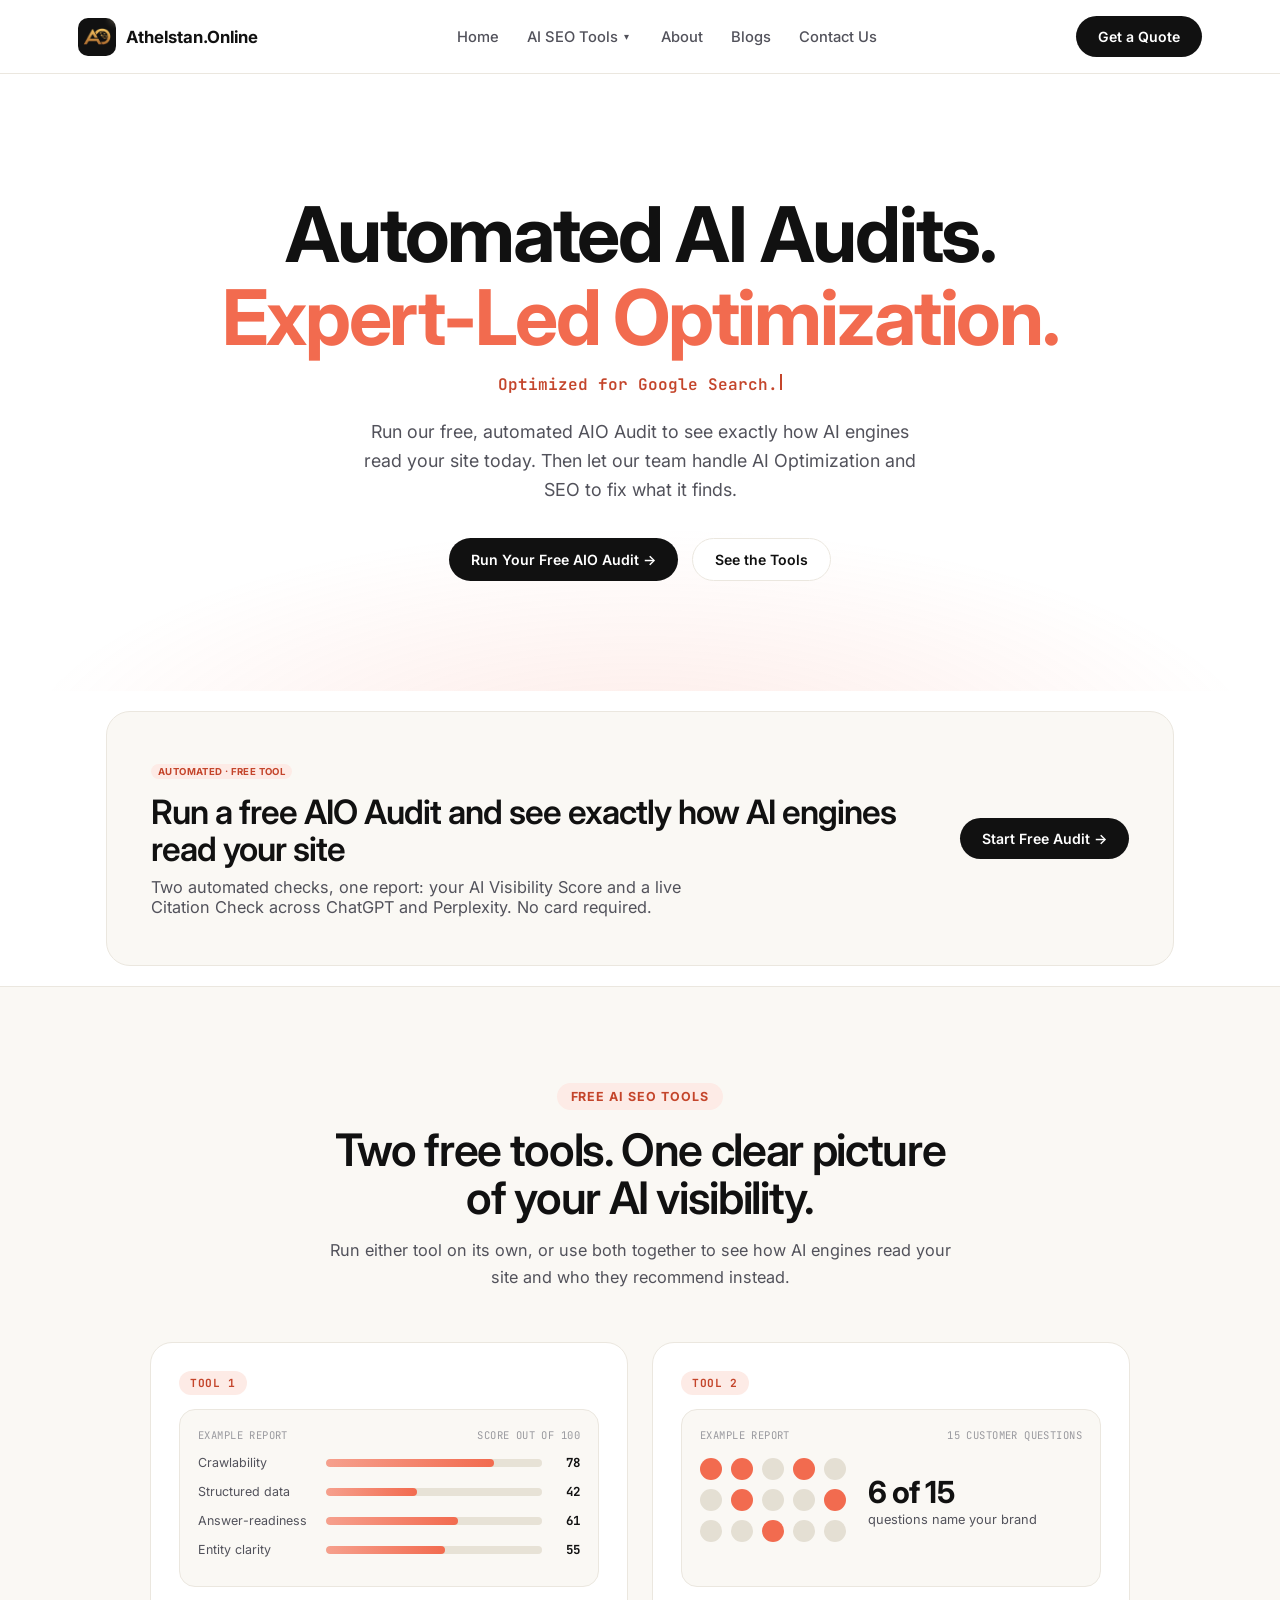
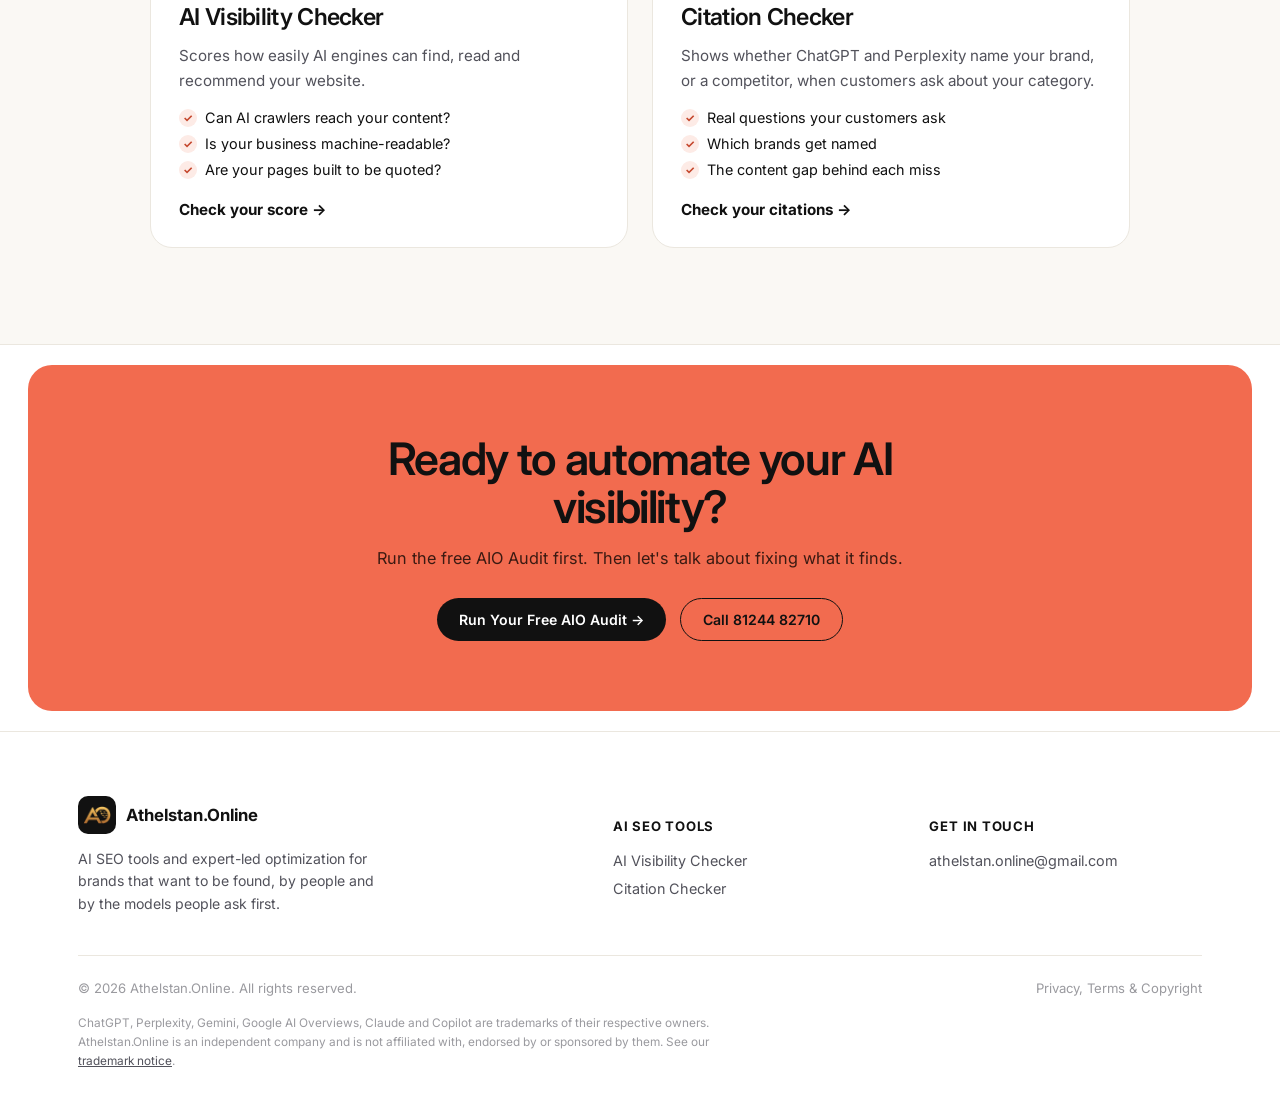
==== index.html @ 89855c8c "Add files via upload" ====
<!DOCTYPE html>
<html lang="en">
<head>
<meta charset="UTF-8">
<meta name="viewport" content="width=device-width, initial-scale=1.0, viewport-fit=cover">
<title>Athelstan.Online | AI Search &amp; SEO Optimization</title>
<meta name="description" content="Athelstan.Online runs a free, automated AIO Audit and delivers expert-led AI Optimization and SEO, built for the AI search era.">

<link rel="canonical" href="https://athelstan.online/">
<link rel="preconnect" href="https://fonts.googleapis.com">
<link rel="preconnect" href="https://fonts.gstatic.com" crossorigin>
<link href="https://fonts.googleapis.com/css2?family=Space+Grotesk:wght@400;500;600;700&family=Inter:wght@400;500;600;700&family=JetBrains+Mono:wght@400;500;700&display=swap" rel="stylesheet">

<link rel="icon" type="image/png" sizes="512x512" href="favicon-512.png">
<link rel="icon" type="image/png" sizes="192x192" href="favicon-192.png">
<link rel="icon" type="image/png" sizes="32x32" href="favicon-32.png">
<link rel="apple-touch-icon" href="favicon-192.png">

<link rel="stylesheet" href="styles.css">
</head>
<body>

<div id="scrollProgress"></div>
<div id="cursorGlow"></div>

<header>
  <div class="nav">
    <a href="/" class="brand" aria-label="Athelstan.Online home">
      <div class="brand-mark" style="position:relative;">
        <img src="logo.png" alt="Athelstan.Online logo">
        <span style="position:absolute;width:5px;height:5px;border-radius:50%;background:var(--yellow);box-shadow:0 0 8px 2px rgba(216,200,164,.8);top:-3px;right:-3px;animation:pulse-dot 2s infinite;z-index:2;"></span>
      </div>
      Athelstan.Online
    </a>
    <nav class="links" id="navLinks">
      <a href="/">Home</a>
      <div class="nav-dropdown">
        <a href="/aio-audit" class="nav-dropdown-label">AI SEO Tools</a>
        <button class="nav-dropdown-caret" aria-label="Toggle AI SEO Tools submenu" aria-expanded="false">▾</button>
        <div class="nav-dropdown-menu">
          <a href="/ai-visibility-score-checker">AI Visibility Checker</a>
          <a href="/citation-checker">Citation Checker</a>
        </div>
      </div>
      <a href="/about">About</a>
      <a href="/blog">Blogs</a>
      <a href="/contact">Contact Us</a>
    </nav>
    <div style="display:flex;align-items:center;gap:10px;">
      <a href="/contact" class="cta-btn nav-only">Get a Quote</a>
      <button class="menu-toggle" id="menuToggle" aria-label="Toggle menu"><span></span><span></span><span></span></button>
    </div>
  </div>
</header>

<section class="hero">
  <div class="blob blob-1"></div>
  <div class="blob blob-2"></div>
  <canvas id="network-canvas"></canvas>
  <div class="hero-inner">
    <h1>Automated AI Audits. <em>Expert-Led Optimization.</em></h1>
    <span class="tw-line" style="display:block;margin-top:14px;font-family:'JetBrains Mono',monospace;font-size:1rem;color:var(--yellow-deep);font-weight:600;min-height:1.4em;" data-typewriter="Optimized for Google Search.|Optimized for AI Overviews.|Optimized for ChatGPT.|Optimized for Perplexity.|Optimized for Gemini."></span>
    <p class="hero-sub">
      Run our free, automated AIO Audit to see exactly how AI engines read your site today. Then let our team handle AI Optimization and SEO to fix what it finds.
    </p>
    <div class="hero-actions">
      <a href="/aio-audit" class="cta-btn">Run Your Free AIO Audit →</a>
      <a href="#tools" class="cta-btn ghost">See the Tools</a>
    </div>
  </div>
</section>

<!-- ===================== FEATURED TOOL: AIO AUDIT ===================== -->
<section style="padding:20px 0;">
  <div class="wrap">
    <div class="cta-section feature-cta reveal">
      <div>
        <span class="nav-badge" style="background:var(--ink);color:var(--yellow);">AUTOMATED · FREE TOOL</span>
        <h2>Run a free AIO Audit and see exactly how AI engines read your site</h2>
        <p>Two automated checks, one report: your AI Visibility Score and a live Citation Check across ChatGPT and Perplexity. No card required.</p>
      </div>
      <a href="/aio-audit" class="cta-btn">Start Free Audit →</a>
    </div>
  </div>
</section>

<!-- ===================== THE TWO TOOLS ===================== -->
<section class="tools-section" id="tools">
  <div class="wrap">
    <div class="section-head reveal">
      <span class="section-tag">Free AI SEO Tools</span>
      <h2>Two free tools. One clear picture of your AI visibility.</h2>
      <p>Run either tool on its own, or use both together to see how AI engines read your site and who they recommend instead.</p>
    </div>

    <div class="tools-duo reveal-stagger">

      <a href="/ai-visibility-score-checker" class="tool-big">
        <span class="tool-badge">TOOL 1</span>
        <div class="tool-visual" aria-hidden="true">
          <div class="vis-head"><span>Example report</span><span>Score out of 100</span></div>
          <div class="mini-row"><span>Crawlability</span><div class="mini-track"><div class="mini-fill" style="width:78%"></div></div><b>78</b></div>
          <div class="mini-row"><span>Structured data</span><div class="mini-track"><div class="mini-fill" style="width:42%"></div></div><b>42</b></div>
          <div class="mini-row"><span>Answer-readiness</span><div class="mini-track"><div class="mini-fill" style="width:61%"></div></div><b>61</b></div>
          <div class="mini-row"><span>Entity clarity</span><div class="mini-track"><div class="mini-fill" style="width:55%"></div></div><b>55</b></div>
        </div>
        <h3>AI Visibility Checker</h3>
        <p>Scores how easily AI engines can find, read and recommend your website.</p>
        <ul class="tool-list">
          <li>Can AI crawlers reach your content?</li>
          <li>Is your business machine-readable?</li>
          <li>Are your pages built to be quoted?</li>
        </ul>
        <span class="tool-link">Check your score →</span>
      </a>

      <a href="/citation-checker" class="tool-big">
        <span class="tool-badge">TOOL 2</span>
        <div class="tool-visual" aria-hidden="true">
          <div class="vis-head"><span>Example report</span><span>15 customer questions</span></div>
          <div class="dots-wrap">
            <div class="dots">
              <i class="dot on"></i><i class="dot on"></i><i class="dot"></i><i class="dot on"></i><i class="dot"></i>
              <i class="dot"></i><i class="dot on"></i><i class="dot"></i><i class="dot"></i><i class="dot on"></i>
              <i class="dot"></i><i class="dot"></i><i class="dot on"></i><i class="dot"></i><i class="dot"></i>
            </div>
            <div class="dots-key"><b>6 of 15</b><span>questions name your brand</span></div>
          </div>
        </div>
        <h3>Citation Checker</h3>
        <p>Shows whether ChatGPT and Perplexity name your brand, or a competitor, when customers ask about your category.</p>
        <ul class="tool-list">
          <li>Real questions your customers ask</li>
          <li>Which brands get named</li>
          <li>The content gap behind each miss</li>
        </ul>
        <span class="tool-link">Check your citations →</span>
      </a>

    </div>
  </div>
</section>


<!-- ===================== CTA ===================== -->
<section style="padding:20px 0;">
  <div class="cta-section reveal" id="contact">
    <h2>Ready to automate your AI visibility?</h2>
    <p>Run the free AIO Audit first. Then let's talk about fixing what it finds.</p>
    <div class="hero-actions">
      <a href="/aio-audit" class="cta-btn">Run Your Free AIO Audit →</a>
      <a href="tel:+918124482710" class="cta-btn ghost">Call 81244 82710</a>
    </div>
  </div>
</section>

<footer>
  <div class="wrap">
    <div class="footer-grid">
      <div>
        <div class="brand" style="margin-bottom:14px;">
          <div class="brand-mark"><img src="logo.png" alt="Athelstan.Online logo"></div>
          Athelstan.Online
        </div>
        <p style="color:var(--ink-soft);font-size:.88rem;line-height:1.6;max-width:34ch;">
          AI SEO tools and expert-led optimization for brands that want to be found, by people and by the models people ask first.
        </p>
      </div>
      <div>
        <h5>AI SEO Tools</h5>
        <a href="/ai-visibility-score-checker">AI Visibility Checker</a>
        <a href="/citation-checker">Citation Checker</a>
      </div>
      <div>
        <h5>Get in Touch</h5>
        <a href="mailto:athelstan.online@gmail.com">athelstan.online@gmail.com</a>
      </div>
    </div>
    <div class="footer-bottom">
      <p>© 2026 Athelstan.Online. All rights reserved.</p>
      <p><a href="/legal">Privacy, Terms &amp; Copyright</a></p>
    </div>
    <p class="footer-legal">
      ChatGPT, Perplexity, Gemini, Google AI Overviews, Claude and Copilot are trademarks of their respective owners.
      Athelstan.Online is an independent company and is not affiliated with, endorsed by or sponsored by them.
      See our <a href="/legal#trademarks">trademark notice</a>.
    </p>
  </div>
</footer>

<script src="main.js"></script>
</body>
</html>
---- styles.css ----
/* =========================================================
   Athelstan.Online — Stylesheet
   Theme: Yellow (#ffc300) + White, high-motion, AI/search identity
   ========================================================= */

:root{
  --ink:#111114;
  --ink-soft:#33333a;
  --paper:#ffffff;
  --paper-warm:#fffdf6;
  --yellow:#ffc300;
  --yellow-deep:#e6ab00;
  --yellow-pale:#fff4cc;
  --yellow-line:#ffe38a;
  --charcoal:#141416;
  --charcoal-2:#1c1c20;
  --line:#ece7d6;
  --radius:18px;
  --maxw:1180px;
  --shadow-yellow: 0 18px 40px -18px rgba(255,195,0,.55);
  --ease-out: cubic-bezier(.16,.84,.44,1);
}

*{box-sizing:border-box;}
html{
  scroll-behavior:smooth;
  width:100%;
  overflow-x:hidden;
}
body{
  margin:0;
  width:100%;
  max-width:100vw;
  background:var(--paper);
  color:var(--ink);
  font-family:'Inter',system-ui,sans-serif;
  -webkit-font-smoothing:antialiased;
  overflow-x:hidden;
  position:relative;
  cursor:default;
}
img, svg, canvas{ max-width:100%; }
h1,h2,h3,h4{
  font-family:'Space Grotesk',sans-serif;
  margin:0;
  letter-spacing:-0.02em;
  line-height:1.05;
}
p{margin:0;}
a{color:inherit;text-decoration:none;}
.mono{font-family:'JetBrains Mono',monospace;}
.wrap{max-width:var(--maxw);margin:0 auto;padding:0 28px;}
::selection{background:var(--yellow);color:var(--ink);}

@media (prefers-reduced-motion: reduce){
  *{animation-duration:.001ms !important;animation-iteration-count:1 !important;transition-duration:.001ms !important;}
}

/* ---------- SCROLL PROGRESS BAR ---------- */
#scrollProgress{
  position:fixed;top:0;left:0;height:3px;width:0%;
  background:linear-gradient(90deg,var(--yellow-deep),var(--yellow));
  z-index:9999;transition:width .1s linear;
  box-shadow:0 0 12px rgba(255,195,0,.7);
}

/* ---------- CURSOR GLOW ---------- */
#cursorGlow{
  position:fixed;width:420px;height:420px;border-radius:50%;
  background:radial-gradient(circle, rgba(255,195,0,.16), transparent 68%);
  pointer-events:none;z-index:1;transform:translate(-50%,-50%);
  transition:opacity .3s ease;opacity:0;
  will-change:transform;
}

/* ---------- SCROLL REVEAL ---------- */
.reveal{opacity:0;transform:translateY(34px);transition:opacity .8s var(--ease-out), transform .8s var(--ease-out);}
.reveal.in{opacity:1;transform:translateY(0);}
.reveal-stagger > *{opacity:0;transform:translateY(26px);transition:opacity .7s var(--ease-out), transform .7s var(--ease-out);}
.reveal-stagger.in > *{opacity:1;transform:translateY(0);}
.reveal-stagger.in > *:nth-child(1){transition-delay:.02s;}
.reveal-stagger.in > *:nth-child(2){transition-delay:.10s;}
.reveal-stagger.in > *:nth-child(3){transition-delay:.18s;}
.reveal-stagger.in > *:nth-child(4){transition-delay:.26s;}
.reveal-stagger.in > *:nth-child(5){transition-delay:.34s;}
.reveal-stagger.in > *:nth-child(6){transition-delay:.42s;}
.reveal-stagger.in > *:nth-child(7){transition-delay:.50s;}
.reveal-stagger.in > *:nth-child(8){transition-delay:.58s;}
.reveal-stagger.in > *:nth-child(9){transition-delay:.66s;}
.reveal-stagger.in > *:nth-child(10){transition-delay:.74s;}

/* ---------- NAV ---------- */
header{
  position:sticky;top:0;z-index:100;
  background:rgba(255,255,255,.78);
  backdrop-filter:blur(16px) saturate(150%);
  border-bottom:1px solid var(--line);
  transition:box-shadow .3s ease;
}
header.scrolled{box-shadow:0 12px 30px -20px rgba(0,0,0,.25);}
.nav{
  display:flex;align-items:center;justify-content:space-between;
  padding:16px 28px;max-width:var(--maxw);margin:0 auto;
}
.brand{display:flex;align-items:center;gap:10px;font-weight:700;font-size:1.05rem;}
.brand-mark{
  width:38px;height:38px;border-radius:10px;
  background:var(--ink);
  display:flex;align-items:center;justify-content:center;
  padding:5px;
  box-shadow: var(--shadow-yellow);
  position:relative;overflow:hidden;
}
.brand-mark img{width:100%;height:100%;object-fit:contain;display:block;}
.brand-mark::after{
  content:'';position:absolute;inset:0;
  background:linear-gradient(115deg, transparent 30%, rgba(255,255,255,.35) 50%, transparent 70%);
  transform:translateX(-120%);
  animation:mark-shine 3.5s ease-in-out infinite;
  pointer-events:none;
}
@keyframes mark-shine{0%,60%{transform:translateX(-120%);}80%{transform:translateX(120%);}100%{transform:translateX(120%);}}
nav.links{display:flex;gap:30px;font-size:.92rem;font-weight:500;color:var(--ink-soft);align-items:center;}
nav.links a{position:relative;padding:4px 0;transition:color .2s;}
nav.links a:hover{color:var(--ink);}
nav.links a::after{
  content:'';position:absolute;left:0;bottom:-2px;width:0;height:2px;background:var(--yellow-deep);
  transition:width .25s ease;
}
nav.links a:hover::after{width:100%;}

/* ---------- Nav dropdown (AIO Audit) ---------- */
.nav-dropdown{position:relative;display:flex;align-items:center;gap:2px;}
.nav-dropdown-label{position:relative;padding:4px 0;transition:color .2s;}
.nav-dropdown-label:hover{color:var(--ink);}
.nav-dropdown-label::after{
  content:'';position:absolute;left:0;bottom:-2px;width:0;height:2px;background:var(--yellow-deep);
  transition:width .25s ease;
}
.nav-dropdown-label:hover::after{width:100%;}
.nav-dropdown-caret{
  background:none;border:none;cursor:pointer;font-size:.62rem;color:var(--ink-soft);
  padding:6px 4px;display:flex;align-items:center;transition:transform .25s ease, color .2s ease;
}
.nav-dropdown-caret:hover{color:var(--ink);}
.nav-dropdown:hover .nav-dropdown-caret,
.nav-dropdown.open .nav-dropdown-caret{transform:rotate(180deg);}
.nav-dropdown-menu{
  position:absolute;top:100%;left:0;margin-top:14px;
  background:#fff;border:1px solid var(--line);border-radius:14px;padding:8px;min-width:250px;
  box-shadow:0 26px 54px -20px rgba(0,0,0,.28);
  opacity:0;visibility:hidden;transform:translateY(6px);
  transition:opacity .25s ease, transform .25s ease, visibility .25s;
  z-index:60;
}
.nav-dropdown:hover .nav-dropdown-menu,
.nav-dropdown.open .nav-dropdown-menu{opacity:1;visibility:visible;transform:translateY(0);}
.nav-dropdown-menu a{
  display:flex;flex-direction:column;gap:2px;padding:10px 12px;border-radius:9px;
  font-size:.86rem;font-weight:600;color:var(--ink);transition:background .2s ease;
}
.nav-dropdown-menu a small{font-size:.74rem;font-weight:400;color:#9a9a9f;}
.nav-dropdown-menu a:hover{background:var(--yellow-pale);}
.nav-dropdown-menu a::after{display:none;}
.nav-badge{
  display:inline-block;background:var(--ink);color:var(--yellow);font-size:.6rem;font-weight:700;
  letter-spacing:.04em;padding:2px 7px;border-radius:999px;margin-left:7px;vertical-align:middle;
}
.cta-btn{
  background:var(--ink);color:#fff;padding:11px 20px;border-radius:999px;
  font-size:.88rem;font-weight:600;border:none;cursor:pointer;
  transition:transform .25s var(--ease-out), box-shadow .25s ease, background .25s ease;
  display:inline-flex;align-items:center;gap:8px;
  position:relative;overflow:hidden;
}
.cta-btn::before{
  content:'';position:absolute;inset:0;
  background:linear-gradient(115deg, transparent 30%, rgba(255,255,255,.35) 50%, transparent 70%);
  transform:translateX(-140%);transition:none;
}
.cta-btn:hover::before{animation:btn-shine .9s ease;}
@keyframes btn-shine{to{transform:translateX(140%);}}
.cta-btn:hover{background:var(--yellow-deep);color:var(--ink);transform:translateY(-3px) scale(1.02);box-shadow:var(--shadow-yellow);}
.cta-btn.ghost{background:transparent;color:var(--ink);border:1.5px solid var(--ink);}
.cta-btn.ghost:hover{background:var(--ink);color:#fff;box-shadow:none;}
.menu-toggle{display:none;background:none;border:none;cursor:pointer;padding:6px;}
.menu-toggle span{display:block;width:24px;height:2px;background:var(--ink);margin:5px 0;transition:.3s;}
.menu-toggle.active span:nth-child(1){transform:translateY(7px) rotate(45deg);}
.menu-toggle.active span:nth-child(2){opacity:0;}
.menu-toggle.active span:nth-child(3){transform:translateY(-7px) rotate(-45deg);}

/* ---------- HERO ---------- */
.hero{
  position:relative;
  padding:90px 28px 70px;
  overflow:hidden;
  background:
    radial-gradient(ellipse 900px 500px at 15% -10%, var(--yellow-pale) 0%, transparent 60%),
    radial-gradient(ellipse 700px 500px at 100% 10%, #fff9e0 0%, transparent 55%),
    var(--paper);
}
.blob{
  position:absolute;border-radius:50%;filter:blur(70px);opacity:.55;z-index:0;pointer-events:none;
}
.blob-1{width:360px;height:360px;background:radial-gradient(circle, var(--yellow), transparent 70%);top:-120px;right:-80px;animation:blob-float-1 14s ease-in-out infinite;}
.blob-2{width:280px;height:280px;background:radial-gradient(circle, #ffe38a, transparent 70%);bottom:-100px;left:-60px;animation:blob-float-2 17s ease-in-out infinite;}
@keyframes blob-float-1{0%,100%{transform:translate(0,0) scale(1);}50%{transform:translate(-50px,60px) scale(1.15);}}
@keyframes blob-float-2{0%,100%{transform:translate(0,0) scale(1);}50%{transform:translate(60px,-40px) scale(1.1);}}

#network-canvas{
  position:absolute;inset:0;width:100%;height:100%;
  z-index:0;opacity:1;pointer-events:none;
}
.hero-inner{position:relative;z-index:2;max-width:var(--maxw);margin:0 auto;}
.eyebrow{
  display:inline-flex;align-items:center;gap:8px;
  background:var(--ink);color:var(--yellow);
  padding:8px 16px;border-radius:999px;font-size:.78rem;font-weight:600;
  letter-spacing:.04em;text-transform:uppercase;
  animation: float-badge 4s ease-in-out infinite;
}
@keyframes float-badge{0%,100%{transform:translateY(0)}50%{transform:translateY(-5px)}}
.eyebrow .dot{width:7px;height:7px;border-radius:50%;background:var(--yellow);box-shadow:0 0 0 0 rgba(255,195,0,.7);animation:pulse-dot 1.8s infinite;}
@keyframes pulse-dot{0%{box-shadow:0 0 0 0 rgba(255,195,0,.6);}70%{box-shadow:0 0 0 9px rgba(255,195,0,0);}100%{box-shadow:0 0 0 0 rgba(255,195,0,0);}}

.hero h1{
  font-size:clamp(2.3rem, 5.4vw, 4.4rem);
  margin-top:22px;max-width:16ch;
  font-weight:700;
  opacity:0;animation:hero-in .9s var(--ease-out) .1s forwards;
}
.hero-sub{
  margin-top:22px;max-width:52ch;font-size:1.08rem;line-height:1.6;color:var(--ink-soft);
  opacity:0;animation:hero-in .9s var(--ease-out) .28s forwards;
}
.hero-actions{display:flex;gap:14px;margin-top:34px;flex-wrap:wrap;opacity:0;animation:hero-in .9s var(--ease-out) .44s forwards;}
@keyframes hero-in{from{opacity:0;transform:translateY(18px);}to{opacity:1;transform:translateY(0);}}

.hero h1 em{
  font-style:normal;
  background:linear-gradient(100deg,var(--yellow-deep),var(--yellow) 45%, var(--yellow-deep) 70%, var(--yellow));
  background-size:300% auto;
  -webkit-background-clip:text;background-clip:text;color:transparent;
  position:relative;
  animation:gradient-shift 5s ease-in-out infinite;
}
@keyframes gradient-shift{0%{background-position:0% 50%;}50%{background-position:100% 50%;}100%{background-position:0% 50%;}}

/* engine chips row */
.engine-row{
  display:flex;gap:12px;margin-top:52px;flex-wrap:wrap;
}
.engine-chip{
  display:flex;align-items:center;gap:9px;
  background:#fff;border:1px solid var(--line);border-radius:999px;
  padding:9px 16px 9px 12px;font-size:.85rem;font-weight:600;
  box-shadow:0 6px 18px -12px rgba(0,0,0,.25);
  animation: chip-in .6s var(--ease-out) backwards, chip-bob 3.6s ease-in-out infinite;
  transition:transform .25s ease, box-shadow .25s ease, border-color .25s ease;
}
.engine-chip:hover{transform:translateY(-5px) scale(1.04);box-shadow:var(--shadow-yellow);border-color:var(--yellow-line);}
.engine-chip:nth-child(1){animation-delay:.05s, 0s;}
.engine-chip:nth-child(2){animation-delay:.15s, .3s;}
.engine-chip:nth-child(3){animation-delay:.25s, .6s;}
.engine-chip:nth-child(4){animation-delay:.35s, .9s;}
.engine-chip:nth-child(5){animation-delay:.45s, 1.2s;}
@keyframes chip-in{from{opacity:0;transform:translateY(10px);}to{opacity:1;transform:translateY(0);}}
@keyframes chip-bob{0%,100%{transform:translateY(0);}50%{transform:translateY(-4px);}}
.engine-chip .swatch{width:9px;height:9px;border-radius:50%;position:relative;}
.engine-chip .swatch::after{
  content:'';position:absolute;inset:-4px;border-radius:50%;border:1.5px solid currentColor;opacity:.4;
  animation:swatch-ring 2.2s ease-out infinite;
}
@keyframes swatch-ring{0%{transform:scale(.6);opacity:.6;}100%{transform:scale(1.8);opacity:0;}}

/* ---------- LIVE PULSE PANEL ---------- */
.pulse-panel{
  margin-top:60px;
  background:var(--charcoal);
  border-radius:24px;
  padding:34px;
  position:relative;overflow:hidden;
  box-shadow:0 40px 80px -40px rgba(0,0,0,.5);
  border:1px solid transparent;
  background-image:
    linear-gradient(var(--charcoal),var(--charcoal)),
    linear-gradient(120deg, rgba(255,195,0,.5), rgba(255,195,0,0) 30%, rgba(255,195,0,0) 70%, rgba(255,195,0,.5));
  background-origin:border-box;background-clip:padding-box, border-box;
  animation:border-sweep 6s linear infinite;
}
@keyframes border-sweep{
  0%{background-image:linear-gradient(var(--charcoal),var(--charcoal)),linear-gradient(0deg, rgba(255,195,0,.5), rgba(255,195,0,0) 30%, rgba(255,195,0,0) 70%, rgba(255,195,0,.5));}
  100%{background-image:linear-gradient(var(--charcoal),var(--charcoal)),linear-gradient(360deg, rgba(255,195,0,.5), rgba(255,195,0,0) 30%, rgba(255,195,0,0) 70%, rgba(255,195,0,.5));}
}
.pulse-panel::before{
  content:'';position:absolute;inset:0;
  background: repeating-linear-gradient(115deg, rgba(255,195,0,.06) 0px, rgba(255,195,0,.06) 1px, transparent 1px, transparent 46px);
  animation: scan-move 9s linear infinite;
}
@keyframes scan-move{from{transform:translateX(0);}to{transform:translateX(-92px);}}
.pulse-head{display:flex;justify-content:space-between;align-items:center;flex-wrap:wrap;gap:14px;position:relative;z-index:1;}
.pulse-head h3{color:#fff;font-size:1.15rem;}
.pulse-head p{color:#9a9a9f;font-size:.85rem;margin-top:4px;}
.live-tag{display:flex;align-items:center;gap:7px;color:var(--yellow);font-size:.78rem;font-weight:700;letter-spacing:.06em;}
.live-tag .dot{width:8px;height:8px;background:var(--yellow);border-radius:50%;animation:pulse-dot 1.8s infinite;}

.pulse-grid{
  display:grid;grid-template-columns:repeat(4,1fr);gap:16px;margin-top:26px;position:relative;z-index:1;
}
.pulse-card{
  background:var(--charcoal-2);border:1px solid #2a2a2f;border-radius:14px;padding:18px;
  transition:transform .3s var(--ease-out), border-color .3s ease;
}
.pulse-card:hover{transform:translateY(-6px);border-color:var(--yellow);}
.pulse-card .label{color:#9a9a9f;font-size:.78rem;margin-bottom:10px;display:flex;justify-content:space-between;}
.pulse-card .bar-track{height:6px;background:#333338;border-radius:99px;overflow:hidden;margin-bottom:10px;}
.pulse-card .bar-fill{height:100%;border-radius:99px;background:linear-gradient(90deg,var(--yellow-deep),var(--yellow));width:0%;transition:width 1.4s var(--ease-out);position:relative;}
.pulse-card .bar-fill::after{
  content:'';position:absolute;inset:0;
  background:linear-gradient(90deg, transparent, rgba(255,255,255,.6), transparent);
  width:40%;animation:bar-shimmer 2.2s ease-in-out infinite;
}
@keyframes bar-shimmer{0%{transform:translateX(-120%);}100%{transform:translateX(280%);}}
.pulse-card .value{color:#fff;font-size:1.6rem;font-weight:700;font-family:'Space Grotesk',sans-serif;}

/* ---------- SECTION SHELLS ---------- */
section{padding:96px 28px;}
.section-head{max-width:640px;margin-bottom:52px;}
.section-tag{
  display:inline-block;font-size:.78rem;font-weight:700;letter-spacing:.08em;text-transform:uppercase;
  color:var(--yellow-deep);background:var(--yellow-pale);padding:6px 14px;border-radius:999px;margin-bottom:16px;
}
.section-head h2{font-size:clamp(1.8rem,3.4vw,2.6rem);}
.section-head p{margin-top:14px;color:var(--ink-soft);font-size:1.02rem;line-height:1.65;}

/* ---------- GROWTH RESEARCH (animated chart) ---------- */
.growth-section{background:var(--paper-warm);border-top:1px solid var(--line);border-bottom:1px solid var(--line);}
.growth-grid{display:grid;grid-template-columns:1.05fr .95fr;gap:56px;align-items:center;}
.chart-card{
  background:#fff;border:1px solid var(--line);border-radius:var(--radius);padding:30px;
  box-shadow:0 30px 60px -40px rgba(0,0,0,.25);
  transition:transform .35s var(--ease-out), box-shadow .35s ease;
}
.chart-card:hover{transform:translateY(-6px);box-shadow:0 40px 70px -35px rgba(0,0,0,.3);}
.chart-card .chart-top{display:flex;justify-content:space-between;align-items:baseline;margin-bottom:22px;}
.chart-card .chart-top .big{font-size:2.1rem;font-weight:700;font-family:'Space Grotesk',sans-serif;}
.chart-card .chart-top .tag{background:var(--yellow-pale);color:var(--yellow-deep);font-weight:700;font-size:.8rem;padding:4px 10px;border-radius:8px;}
.bars{display:flex;align-items:flex-end;gap:10px;height:170px;}
.bars .bar{
  flex:1;background:linear-gradient(180deg,var(--yellow),var(--yellow-deep));
  border-radius:8px 8px 3px 3px;height:0%;position:relative;
  transition:height 1.1s var(--ease-out);
}
.bars .bar:hover{filter:brightness(1.08);}
.bars .bar:nth-child(even){background:linear-gradient(180deg,#2a2a2f,var(--ink));}
.bars .bar span{
  position:absolute;top:-24px;left:50%;transform:translateX(-50%);
  font-size:.7rem;color:var(--ink-soft);font-family:'JetBrains Mono',monospace;
}
.month-labels{display:flex;gap:10px;margin-top:10px;}
.month-labels span{flex:1;text-align:center;font-size:.7rem;color:#9a9a9f;font-family:'JetBrains Mono',monospace;}

.stat-list{display:flex;flex-direction:column;gap:22px;}
.stat-row{
  display:flex;align-items:center;gap:18px;background:#fff;border:1px solid var(--line);
  border-radius:14px;padding:18px 20px;transition:transform .3s var(--ease-out), box-shadow .3s ease, border-color .3s ease;
}
.stat-row:hover{transform:translateX(6px) scale(1.01);box-shadow:0 20px 40px -28px rgba(0,0,0,.3);border-color:var(--yellow-line);}
.stat-row .num{
  font-family:'Space Grotesk',sans-serif;font-weight:700;font-size:1.9rem;min-width:110px;
  color:var(--ink);
}
.stat-row .num small{font-size:1rem;color:var(--yellow-deep);}
.stat-row .desc{font-size:.88rem;color:var(--ink-soft);line-height:1.5;}

/* ---------- AI SEARCH VISIBILITY RINGS ---------- */
.ring-grid{display:grid;grid-template-columns:repeat(4,1fr);gap:22px;}
.ring-card{
  background:#fff;border:1px solid var(--line);border-radius:var(--radius);
  padding:26px 20px;text-align:center;position:relative;
  transition:transform .4s var(--ease-out), box-shadow .4s ease, border-color .4s ease;
  transform-style:preserve-3d;
}
.ring-card:hover{transform:translateY(-10px) rotateX(4deg);box-shadow:var(--shadow-yellow);border-color:var(--yellow-line);}
.ring-wrap{width:118px;height:118px;margin:0 auto 16px;position:relative;}
.ring-wrap svg{transform:rotate(-90deg);width:100%;height:100%;}
.ring-wrap svg circle{fill:none;stroke-width:9;}
.ring-track{stroke:#f1efe4;}
.ring-fill{stroke:url(#ringGrad);stroke-linecap:round;stroke-dasharray:314;stroke-dashoffset:314;transition:stroke-dashoffset 1.6s var(--ease-out);}
.ring-value{
  position:absolute;inset:0;display:flex;align-items:center;justify-content:center;
  font-family:'Space Grotesk',sans-serif;font-weight:700;font-size:1.3rem;
}
.ring-card h4{font-size:.95rem;margin-bottom:4px;}
.ring-card p{font-size:.78rem;color:#9a9a9f;}

/* ---------- SERVICES ---------- */
.services-section{background:var(--ink);color:#fff;position:relative;overflow:hidden;}
.services-section::before{
  content:'';position:absolute;top:-200px;right:-200px;width:500px;height:500px;border-radius:50%;
  background:radial-gradient(circle,rgba(255,195,0,.15),transparent 70%);
  animation:drift 12s ease-in-out infinite;
}
.services-section::after{
  content:'';position:absolute;bottom:-220px;left:-160px;width:440px;height:440px;border-radius:50%;
  background:radial-gradient(circle,rgba(255,195,0,.09),transparent 70%);
  animation:drift 15s ease-in-out infinite reverse;
}
@keyframes drift{0%,100%{transform:translate(0,0);}50%{transform:translate(-40px,40px);}}
.services-section .section-tag{background:rgba(255,195,0,.15);color:var(--yellow);}
.services-section .section-head p{color:#b7b7bd;}
.services-grid{display:grid;grid-template-columns:repeat(2,1fr);gap:20px;position:relative;z-index:1;}
.svc-card{
  background:var(--charcoal-2);border:1px solid #2a2a2f;border-radius:var(--radius);
  padding:28px;transition:transform .35s var(--ease-out), border-color .35s ease, background .35s ease, box-shadow .35s ease;
  position:relative;overflow:hidden;
}
.svc-card::before{
  content:'';position:absolute;top:0;left:0;right:0;height:2px;
  background:linear-gradient(90deg,transparent,var(--yellow),transparent);
  transform:scaleX(0);transform-origin:left;transition:transform .5s var(--ease-out);
}
.svc-card:hover::before{transform:scaleX(1);}
.svc-card:hover{transform:translateY(-8px);border-color:var(--yellow);background:#202024;box-shadow:0 30px 60px -30px rgba(255,195,0,.25);}
.svc-num{font-family:'JetBrains Mono',monospace;color:var(--yellow);font-size:.8rem;margin-bottom:14px;display:block;}
.svc-card h3{font-size:1.25rem;margin-bottom:10px;}
.svc-card p{color:#a9a9ae;font-size:.92rem;line-height:1.6;margin-bottom:16px;}
.svc-tags{display:flex;flex-wrap:wrap;gap:8px;}
.svc-tags span{
  font-size:.72rem;background:rgba(255,195,0,.1);color:var(--yellow);
  padding:5px 10px;border-radius:999px;border:1px solid rgba(255,195,0,.25);
  transition:background .25s ease, transform .25s ease;
}
.svc-card:hover .svc-tags span{transform:translateY(-1px);}

/* ---------- CONTENT NICHES MARQUEE ---------- */
.marquee{
  overflow:hidden;position:relative;padding:14px 0;
  -webkit-mask-image:linear-gradient(90deg,transparent,#000 8%,#000 92%,transparent);
  mask-image:linear-gradient(90deg,transparent,#000 8%,#000 92%,transparent);
}
.marquee-track{display:flex;gap:14px;width:max-content;animation:scroll-left 26s linear infinite;}
.marquee:hover .marquee-track{animation-play-state:paused;}
.marquee-track.reverse{animation-name:scroll-right;animation-duration:32s;}
@keyframes scroll-left{from{transform:translateX(0);}to{transform:translateX(-50%);}}
@keyframes scroll-right{from{transform:translateX(-50%);}to{transform:translateX(0);}}
.niche-pill{
  background:#fff;border:1px solid var(--line);padding:12px 22px;border-radius:999px;
  font-size:.9rem;font-weight:600;white-space:nowrap;display:flex;align-items:center;gap:8px;
  transition:transform .25s ease, box-shadow .25s ease, border-color .25s ease;
}
.niche-pill:hover{transform:translateY(-4px) scale(1.05);box-shadow:var(--shadow-yellow);border-color:var(--yellow-line);}
.niche-pill .dot{width:7px;height:7px;background:var(--yellow-deep);border-radius:50%;}

.content-types{display:grid;grid-template-columns:repeat(3,1fr);gap:18px;margin-top:44px;}
.ctype-card{border:1px solid var(--line);border-radius:16px;padding:24px;background:#fff;transition:box-shadow .3s var(--ease-out), transform .3s var(--ease-out), border-color .3s ease;}
.ctype-card:hover{box-shadow:0 24px 50px -28px rgba(0,0,0,.28);transform:translateY(-6px);border-color:var(--yellow-line);}
.ctype-card .ic{
  width:44px;height:44px;border-radius:12px;background:var(--yellow-pale);
  display:flex;align-items:center;justify-content:center;font-size:1.2rem;margin-bottom:16px;
  transition:transform .3s var(--ease-out);
}
.ctype-card:hover .ic{transform:scale(1.15) rotate(-6deg);}
.ctype-card h4{font-size:1.02rem;margin-bottom:8px;}
.ctype-card p{font-size:.86rem;color:var(--ink-soft);line-height:1.55;}

/* ---------- PROCESS TIMELINE ---------- */
.process-section{background:var(--paper-warm);border-top:1px solid var(--line);border-bottom:1px solid var(--line);}
.timeline{position:relative;padding-left:26px;}
.timeline::before{content:'';position:absolute;left:6px;top:6px;bottom:6px;width:2px;background:var(--yellow-line);}
.timeline::after{
  content:'';position:absolute;left:6px;top:6px;width:2px;height:0%;
  background:linear-gradient(180deg,var(--yellow-deep),var(--yellow));
  transition:height 1.4s var(--ease-out);
}
.timeline.in::after{height:100%;}
.tl-item{position:relative;padding-bottom:40px;}
.tl-item:last-child{padding-bottom:0;}
.tl-item::before{
  content:'';position:absolute;left:-26px;top:2px;width:14px;height:14px;border-radius:50%;
  background:var(--yellow);border:3px solid #fff;box-shadow:0 0 0 2px var(--yellow-deep);
  transition:transform .3s var(--ease-out);
}
.tl-item:hover::before{transform:scale(1.3);}
.tl-item h4{font-size:1.05rem;margin-bottom:6px;}
.tl-item p{font-size:.9rem;color:var(--ink-soft);max-width:60ch;line-height:1.6;}
.tl-item .tl-tag{font-family:'JetBrains Mono',monospace;font-size:.72rem;color:var(--yellow-deep);margin-bottom:6px;display:block;}

/* ---------- CTA ---------- */
.cta-section{
  background:linear-gradient(135deg,var(--yellow),var(--yellow-deep));
  background-size:200% 200%;
  animation:cta-gradient 6s ease-in-out infinite;
  border-radius:28px;margin:0 28px;padding:70px 40px;text-align:center;position:relative;overflow:hidden;
}
@keyframes cta-gradient{0%,100%{background-position:0% 50%;}50%{background-position:100% 50%;}}
.cta-section::after{
  content:'';position:absolute;inset:0;
  background-image: radial-gradient(circle, rgba(255,255,255,.5) 1.5px, transparent 1.5px);
  background-size:26px 26px;opacity:.35;
  animation:dots-shift 6s linear infinite;
}
@keyframes dots-shift{from{background-position:0 0;}to{background-position:52px 26px;}}
.cta-section h2{font-size:clamp(1.9rem,4vw,2.8rem);color:var(--ink);position:relative;z-index:1;max-width:20ch;margin:0 auto;}
.cta-section p{margin-top:16px;color:#3a3010;font-size:1.02rem;position:relative;z-index:1;}
.cta-section .hero-actions{justify-content:center;position:relative;z-index:1;margin-top:30px;opacity:1;animation:none;}
.cta-section .cta-btn{background:var(--ink);color:#fff;}
.cta-section .cta-btn.ghost{background:transparent;border-color:var(--ink);color:var(--ink);}
.cta-section .cta-btn.ghost:hover{background:var(--ink);color:#fff;}

/* ---------- FOOTER ---------- */
footer{padding:60px 28px 34px;}
.footer-grid{display:grid;grid-template-columns:1.4fr 1fr 1fr 1fr;gap:40px;padding-bottom:40px;border-bottom:1px solid var(--line);}
.footer-grid h5{font-size:.82rem;text-transform:uppercase;letter-spacing:.06em;color:#9a9a9f;margin-bottom:16px;}
.footer-grid a{display:block;font-size:.9rem;color:var(--ink-soft);margin-bottom:10px;transition:color .2s, transform .2s;}
.footer-grid a:hover{color:var(--yellow-deep);transform:translateX(3px);}
.footer-bottom{display:flex;justify-content:space-between;align-items:center;padding-top:26px;flex-wrap:wrap;gap:14px;}
.footer-bottom p{font-size:.82rem;color:#9a9a9f;}

/* ---------- BACK TO TOP ---------- */
#toTop{
  position:fixed;bottom:26px;right:26px;width:46px;height:46px;border-radius:50%;
  background:var(--ink);color:var(--yellow);border:none;cursor:pointer;
  display:flex;align-items:center;justify-content:center;font-size:1.1rem;
  opacity:0;pointer-events:none;transform:translateY(12px);
  transition:opacity .3s ease, transform .3s ease, background .3s ease;
  z-index:90;box-shadow:0 14px 30px -14px rgba(0,0,0,.4);
}
#toTop.show{opacity:1;pointer-events:auto;transform:translateY(0);}
#toTop:hover{background:var(--yellow-deep);color:var(--ink);}

/* ---------- RESPONSIVE ---------- */
@media (max-width: 980px){
  .growth-grid{grid-template-columns:1fr;}
  .pulse-grid{grid-template-columns:repeat(2,1fr);}
  .ring-grid{grid-template-columns:repeat(2,1fr);}
  .services-grid{grid-template-columns:1fr;}
  .content-types{grid-template-columns:1fr 1fr;}
  .footer-grid{grid-template-columns:1fr 1fr;}
  #cursorGlow{display:none;}
}
@media (max-width: 720px){
  nav.links{
    position:fixed;top:70px;left:0;right:0;background:#fff;
    flex-direction:column;padding:20px 28px;gap:4px;
    border-bottom:1px solid var(--line);
    transform:translateY(-130%);opacity:0;transition:transform .3s ease, opacity .3s ease;
    z-index:99;
  }
  nav.links.open{transform:translateY(0);opacity:1;}
  nav.links a{padding:12px 0;border-bottom:1px solid #f2f0e6;}
  nav.links > a:last-of-type{border-bottom:none;}
  .menu-toggle{display:block;}
  .cta-btn.nav-only{display:none;}

  /* Nav dropdown becomes a static accordion on mobile */
  .nav-dropdown{
    flex-wrap:wrap;justify-content:space-between;width:100%;
    border-bottom:1px solid #f2f0e6;padding:12px 0;
  }
  .nav-dropdown-label{padding:0;border-bottom:none;flex:1;}
  .nav-dropdown-caret{padding:2px 6px;}
  .nav-dropdown-menu{
    position:static;opacity:1;visibility:visible;transform:none;
    box-shadow:none;border:none;padding:0;margin-top:0;min-width:0;
    width:100%;max-height:0;overflow:hidden;transition:max-height .3s ease;
  }
  .nav-dropdown.open .nav-dropdown-menu{max-height:200px;margin-top:10px;}
  .nav-dropdown-menu a{padding:9px 10px;border-radius:8px;}

  .hero{padding:56px 20px 50px;}
  .hero-actions .cta-btn{width:100%;justify-content:center;}
  .hero-actions{flex-direction:column;}
  .pulse-grid{grid-template-columns:1fr 1fr;}
  .pulse-panel{padding:22px;}
  section{padding:64px 20px;}
  .ring-grid{grid-template-columns:1fr 1fr;gap:14px;}
  .content-types{grid-template-columns:1fr;}
  .footer-grid{grid-template-columns:1fr 1fr;gap:26px;}
  .cta-section{margin:0 14px;padding:50px 22px;}
  .bars{height:130px;}
  #toTop{bottom:18px;right:18px;width:42px;height:42px;}
}
@media (max-width: 480px){
  .pulse-grid{grid-template-columns:1fr 1fr;}
  .footer-grid{grid-template-columns:1fr;}
}

/* ---------- Section neural-network canvases (white/light sections) ---------- */
.section-network{
  position:absolute;inset:0;width:100%;height:100%;
  z-index:0;pointer-events:none;opacity:1;
}

/* ---------- Team section (fixes: no inline grid overrides, explicit text colors) ---------- */
.team-grid{
  display:grid;grid-template-columns:repeat(2,1fr);gap:20px;
  max-width:760px;margin:0 auto;position:relative;z-index:1;
}
.team-card{text-align:center;}
.team-avatar{
  width:74px;height:74px;border-radius:50%;
  background:linear-gradient(135deg,var(--yellow),var(--yellow-deep));
  display:flex;align-items:center;justify-content:center;margin:0 auto 18px;
  font-family:'Space Grotesk',sans-serif;font-weight:700;font-size:1.6rem;color:var(--ink);
}
.team-card .svc-num{text-align:center;display:block;}
.team-card h3{color:#fff;margin-bottom:8px;}
.team-card p{margin-bottom:14px;}
.team-link{justify-content:center;color:var(--yellow) !important;}

@media (max-width: 720px){
  .team-grid{grid-template-columns:1fr;max-width:420px;}
}

/* =========================================================
   PHASE 2 — Glassmorphism, glow, typewriter, orbit rings
   Extra system used on the Knowledge Base page and reused
   across the site for higher-density motion.
   ========================================================= */

:root{
  --glass-dark-bg: rgba(24,24,27,.6);
  --glass-dark-border: rgba(255,255,255,.09);
  --glass-light-bg: rgba(255,255,255,.66);
  --glass-light-border: rgba(17,17,20,.07);
  --glow-yellow: 0 0 0 1px rgba(255,195,0,.18), 0 20px 60px -20px rgba(255,195,0,.35);
}

/* ---------- Ambient glow orbs (reusable) ---------- */
.ambient-orb{
  position:absolute;border-radius:50%;filter:blur(80px);pointer-events:none;z-index:0;
}
.ambient-orb.o1{width:420px;height:420px;background:radial-gradient(circle,rgba(255,195,0,.35),transparent 70%);animation:orb-drift-1 16s ease-in-out infinite;}
.ambient-orb.o2{width:340px;height:340px;background:radial-gradient(circle,rgba(255,227,138,.3),transparent 70%);animation:orb-drift-2 20s ease-in-out infinite;}
.ambient-orb.o3{width:260px;height:260px;background:radial-gradient(circle,rgba(230,171,0,.28),transparent 70%);animation:orb-drift-3 13s ease-in-out infinite;}
@keyframes orb-drift-1{0%,100%{transform:translate(0,0);}50%{transform:translate(-70px,50px);}}
@keyframes orb-drift-2{0%,100%{transform:translate(0,0);}50%{transform:translate(60px,-70px);}}
@keyframes orb-drift-3{0%,100%{transform:translate(0,0) scale(1);}50%{transform:translate(-40px,-30px) scale(1.2);}}

/* ---------- Glass panels ---------- */
.glass-dark{
  background:var(--glass-dark-bg);
  border:1px solid var(--glass-dark-border);
  backdrop-filter:blur(18px) saturate(160%);
  -webkit-backdrop-filter:blur(18px) saturate(160%);
  border-radius:var(--radius);
}
.glass-light{
  background:var(--glass-light-bg);
  border:1px solid var(--glass-light-border);
  backdrop-filter:blur(16px) saturate(140%);
  -webkit-backdrop-filter:blur(16px) saturate(140%);
  border-radius:var(--radius);
}

/* ---------- Glow border on hover (any card) ---------- */
.glow-card{
  position:relative;transition:transform .35s var(--ease-out), box-shadow .35s ease;
}
.glow-card::before{
  content:'';position:absolute;inset:-1px;border-radius:inherit;padding:1px;
  background:conic-gradient(from var(--angle,0deg), transparent 0%, var(--yellow) 15%, transparent 30%);
  -webkit-mask:linear-gradient(#000 0 0) content-box, linear-gradient(#000 0 0);
  -webkit-mask-composite:xor; mask-composite:exclude;
  opacity:0;transition:opacity .35s ease;
  animation:rotate-angle 3.2s linear infinite paused;
}
.glow-card:hover::before{opacity:1;animation-play-state:running;}
.glow-card:hover{transform:translateY(-8px);box-shadow:var(--glow-yellow);}
@property --angle{syntax:'<angle>';inherits:false;initial-value:0deg;}
@keyframes rotate-angle{to{--angle:360deg;}}

/* ---------- Typewriter ---------- */
.typewriter{display:inline-flex;align-items:center;gap:2px;}
.typewriter .tw-cursor{
  display:inline-block;width:2px;height:1em;background:var(--yellow-deep);
  margin-left:2px;animation:tw-blink 1s step-end infinite;
}
@keyframes tw-blink{0%,100%{opacity:1;}50%{opacity:0;}}

/* ---------- Orbit / satellite rings ---------- */
.orbit-wrap{position:relative;width:100%;height:100%;}
.orbit-ring{
  position:absolute;border:1px dashed rgba(255,195,0,.35);border-radius:50%;
  top:50%;left:50%;transform:translate(-50%,-50%);
  animation:ring-spin linear infinite;
}
@keyframes ring-spin{from{transform:translate(-50%,-50%) rotate(0deg);}to{transform:translate(-50%,-50%) rotate(360deg);}}
.orbit-sat{
  position:absolute;width:10px;height:10px;border-radius:50%;
  background:var(--yellow);box-shadow:0 0 14px 3px rgba(255,195,0,.7);
  top:-5px;left:50%;transform:translateX(-50%);
}

/* ---------- Floating badge ---------- */
.floating-badge{
  position:absolute;display:flex;align-items:center;gap:8px;
  background:#fff;border:1px solid var(--line);border-radius:999px;
  padding:8px 14px;font-size:.78rem;font-weight:600;
  box-shadow:0 14px 34px -18px rgba(0,0,0,.3);
  animation:badge-float 5s ease-in-out infinite;
  z-index:3;
}
@keyframes badge-float{0%,100%{transform:translateY(0) rotate(0deg);}50%{transform:translateY(-10px) rotate(1.5deg);}}

/* =========================================================
   KNOWLEDGE BASE PAGE
   ========================================================= */
.kb-hero{
  position:relative;overflow:hidden;padding:100px 28px 60px;
  background:
    radial-gradient(ellipse 800px 460px at 10% -10%, var(--yellow-pale) 0%, transparent 60%),
    radial-gradient(ellipse 600px 460px at 100% 0%, #fff9e0 0%, transparent 55%),
    var(--paper);
}
.kb-hero-inner{position:relative;z-index:2;max-width:var(--maxw);margin:0 auto;}
.kb-hero h1{font-size:clamp(2.4rem,5.6vw,4.2rem);}
.kb-hero .tw-line{
  display:block;margin-top:18px;font-family:'JetBrains Mono',monospace;font-size:1rem;color:var(--yellow-deep);font-weight:600;
  min-height:1.4em;
}
.kb-hero p.kb-sub{margin-top:20px;max-width:56ch;font-size:1.05rem;line-height:1.65;color:var(--ink-soft);}

.kb-stats-row{display:flex;gap:14px;margin-top:38px;flex-wrap:wrap;}
.kb-stat-chip{
  display:flex;flex-direction:column;gap:2px;
  background:#fff;border:1px solid var(--line);border-radius:14px;padding:14px 20px;
  min-width:130px;transition:transform .3s var(--ease-out), box-shadow .3s ease;
}
.kb-stat-chip:hover{transform:translateY(-6px);box-shadow:var(--shadow-yellow);}
.kb-stat-chip .n{font-family:'Space Grotesk',sans-serif;font-weight:700;font-size:1.5rem;}
.kb-stat-chip .l{font-size:.72rem;color:#9a9a9f;text-transform:uppercase;letter-spacing:.05em;}

/* ---------- Filter tabs ---------- */
.kb-filters{
  display:flex;gap:10px;flex-wrap:wrap;padding:0 28px;max-width:var(--maxw);margin:0 auto 44px;
  position:relative;z-index:2;
}
.kb-filter-btn{
  background:#fff;border:1px solid var(--line);color:var(--ink-soft);
  padding:10px 18px;border-radius:999px;font-size:.86rem;font-weight:600;
  cursor:pointer;transition:all .25s var(--ease-out);
}
.kb-filter-btn:hover{border-color:var(--yellow-line);transform:translateY(-2px);}
.kb-filter-btn.active{background:var(--ink);color:var(--yellow);border-color:var(--ink);box-shadow:var(--shadow-yellow);}

/* ---------- Article grid ---------- */
.kb-grid{
  display:grid;grid-template-columns:repeat(3,1fr);gap:22px;
  max-width:var(--maxw);margin:0 auto;padding:0 28px 40px;
  position:relative;z-index:2;
}
.kb-card{
  background:#fff;border:1px solid var(--line);border-radius:var(--radius);
  padding:26px;display:flex;flex-direction:column;gap:14px;
  transition:opacity .4s ease, transform .4s var(--ease-out), box-shadow .4s ease, border-color .4s ease;
  position:relative;overflow:hidden;
}
.kb-card::before{
  content:'';position:absolute;top:0;left:0;right:0;height:3px;
  background:linear-gradient(90deg,var(--yellow),var(--yellow-deep));
  transform:scaleX(0);transform-origin:left;transition:transform .5s var(--ease-out);
}
.kb-card:hover::before{transform:scaleX(1);}
.kb-card:hover{transform:translateY(-8px);box-shadow:0 30px 60px -32px rgba(0,0,0,.28);border-color:var(--yellow-line);}
.kb-card.hidden-card{display:none;}
.kb-card .kb-icon{
  width:46px;height:46px;border-radius:12px;background:var(--yellow-pale);
  display:flex;align-items:center;justify-content:center;font-size:1.3rem;
  transition:transform .35s var(--ease-out);
}
.kb-card:hover .kb-icon{transform:scale(1.15) rotate(-6deg);}
.kb-card .kb-tag{
  font-size:.72rem;font-weight:700;letter-spacing:.05em;text-transform:uppercase;color:var(--yellow-deep);
}
.kb-card h3{font-size:1.12rem;line-height:1.35;}
.kb-card p.kb-excerpt{font-size:.88rem;color:var(--ink-soft);line-height:1.6;flex:1;}
.kb-card .kb-meta{display:flex;justify-content:space-between;align-items:center;font-size:.76rem;color:#9a9a9f;font-family:'JetBrains Mono',monospace;}
.kb-card .kb-read{
  display:inline-flex;align-items:center;gap:6px;font-size:.86rem;font-weight:700;color:var(--ink);
  transition:gap .25s ease, color .25s ease;
}
.kb-card:hover .kb-read{gap:10px;color:var(--yellow-deep);}

.kb-card.featured{
  grid-column:span 2;background:var(--ink);color:#fff;border-color:transparent;
}
.kb-card.featured .kb-tag{color:var(--yellow);}
.kb-card.featured p.kb-excerpt{color:#b7b7bd;}
.kb-card.featured .kb-meta{color:#7a7a80;}
.kb-card.featured .kb-read{color:var(--yellow);}
.kb-card.featured .kb-icon{background:rgba(255,195,0,.14);}

@media (max-width: 980px){
  .kb-grid{grid-template-columns:1fr 1fr;}
  .kb-card.featured{grid-column:span 2;}
}
@media (max-width: 720px){
  .kb-hero{padding:70px 20px 40px;}
  .kb-filters{padding:0 20px;}
  .kb-grid{grid-template-columns:1fr;padding:0 20px 30px;}
  .kb-card.featured{grid-column:span 1;}
  .kb-stats-row{gap:10px;}
  .kb-stat-chip{min-width:44%;flex:1;}
}

/* =========================================================
   AIO AUDIT PAGES (hub + 2 tool pages)
   ========================================================= */

.audit-hero{
  position:relative;overflow:hidden;padding:100px 28px 70px;
  background:
    radial-gradient(ellipse 900px 500px at 15% -10%, var(--yellow-pale) 0%, transparent 60%),
    radial-gradient(ellipse 700px 500px at 100% 10%, #fff9e0 0%, transparent 55%),
    var(--paper);
  text-align:center;
}
.audit-hero-inner{position:relative;z-index:2;max-width:760px;margin:0 auto;}
.audit-hero h1{font-size:clamp(2.1rem,5vw,3.4rem);margin-top:18px;}
.audit-hero p.sub{margin-top:18px;font-size:1.05rem;line-height:1.65;color:var(--ink-soft);max-width:60ch;margin-left:auto;margin-right:auto;}

/* Tool selector cards on the AIO Audit hub */
.tool-grid{
  display:grid;grid-template-columns:repeat(2,1fr);gap:22px;
  max-width:900px;margin:44px auto 0;position:relative;z-index:2;
}
.tool-card{
  background:#fff;border:1px solid var(--line);border-radius:var(--radius);
  padding:30px;text-align:left;transition:transform .35s var(--ease-out), box-shadow .35s ease, border-color .35s ease;
  display:flex;flex-direction:column;gap:12px;
}
.tool-card:hover{transform:translateY(-8px);box-shadow:var(--shadow-yellow);border-color:var(--yellow-line);}
.tool-card .tool-icon{
  width:52px;height:52px;border-radius:14px;background:var(--yellow-pale);
  display:flex;align-items:center;justify-content:center;font-size:1.5rem;
}
.tool-card h3{font-size:1.2rem;}
.tool-card p{font-size:.9rem;color:var(--ink-soft);line-height:1.6;flex:1;}
.tool-card .tool-cta{font-weight:700;font-size:.9rem;color:var(--ink);display:inline-flex;align-items:center;gap:6px;transition:gap .25s ease, color .25s ease;}
.tool-card:hover .tool-cta{gap:10px;color:var(--yellow-deep);}

/* Audit lead form */
.audit-form-wrap{
  max-width:460px;margin:46px auto 0;position:relative;z-index:2;
  background:#fffdf6;border:1px solid var(--yellow-line);border-radius:22px;
  padding:36px 32px;box-shadow:0 40px 80px -40px rgba(0,0,0,.2);
  text-align:left;
}
.audit-form-wrap h2{font-size:1.35rem;text-align:center;}
.audit-form-wrap > p{text-align:center;color:var(--ink-soft);font-size:.9rem;margin-top:8px;margin-bottom:24px;}
.audit-form label{display:block;font-size:.82rem;font-weight:600;color:var(--ink-soft);margin-bottom:6px;margin-top:16px;}
.audit-form label:first-of-type{margin-top:0;}
.audit-form input{
  width:100%;padding:12px 14px;border-radius:10px;border:1.5px solid var(--line);
  font-family:'Inter',sans-serif;font-size:.92rem;transition:border-color .2s ease, box-shadow .2s ease;
}
.audit-form input:focus{outline:none;border-color:var(--yellow-deep);box-shadow:0 0 0 3px rgba(255,195,0,.18);}
.audit-form button[type="submit"]{
  width:100%;margin-top:22px;background:var(--ink);color:#fff;border:none;
  padding:14px;border-radius:999px;font-size:.95rem;font-weight:700;cursor:pointer;
  transition:background .25s ease, transform .25s ease;
}
.audit-form button[type="submit"]:hover{background:var(--yellow-deep);color:var(--ink);transform:translateY(-2px);}
.audit-form-note{text-align:center;font-size:.76rem;color:#9a9a9f;margin-top:14px;}

.audit-success{
  display:none;text-align:center;padding:20px 6px;
  opacity:0;transform:translateY(10px);transition:opacity .5s ease, transform .5s ease;
}
.audit-success.in{opacity:1;transform:translateY(0);}
.audit-success .check{
  width:60px;height:60px;border-radius:50%;background:var(--yellow-pale);
  display:flex;align-items:center;justify-content:center;margin:0 auto 18px;font-size:1.6rem;color:var(--yellow-deep);
}
.audit-success h3{font-size:1.15rem;margin-bottom:10px;}
.audit-success p{color:var(--ink-soft);font-size:.9rem;line-height:1.6;}

/* How it works — 3 step row */
.audit-steps{display:grid;grid-template-columns:repeat(3,1fr);gap:20px;max-width:var(--maxw);margin:0 auto;}
.audit-step{
  background:#fff;border:1px solid var(--line);border-radius:var(--radius);padding:26px;
  transition:transform .3s var(--ease-out), box-shadow .3s ease;
}
.audit-step:hover{transform:translateY(-6px);box-shadow:0 24px 48px -30px rgba(0,0,0,.25);}
.audit-step .num{
  width:38px;height:38px;border-radius:10px;background:var(--ink);color:var(--yellow);
  display:flex;align-items:center;justify-content:center;font-family:'JetBrains Mono',monospace;font-weight:700;margin-bottom:16px;
}
.audit-step h4{font-size:1.02rem;margin-bottom:8px;}
.audit-step p{font-size:.88rem;color:var(--ink-soft);line-height:1.6;}

/* Sample report preview */
.sample-tag{
  display:inline-block;font-size:.7rem;font-weight:700;letter-spacing:.05em;text-transform:uppercase;
  color:#9a9a9f;background:#f1efe4;padding:4px 10px;border-radius:999px;margin-bottom:18px;
}
.score-gauge-row{display:flex;gap:20px;flex-wrap:wrap;justify-content:center;}
.score-gauge{
  background:#fff;border:1px solid var(--line);border-radius:18px;padding:24px;text-align:center;
  width:150px;transition:transform .3s var(--ease-out);
}
.score-gauge:hover{transform:translateY(-6px);}
.score-gauge .g-value{font-family:'Space Grotesk',sans-serif;font-weight:700;font-size:2rem;}
.score-gauge .g-label{font-size:.76rem;color:#9a9a9f;margin-top:6px;}

/* FAQ accordion */
.faq-list{max-width:760px;margin:0 auto;display:flex;flex-direction:column;gap:12px;}
.faq-item{background:#fff;border:1px solid var(--line);border-radius:14px;overflow:hidden;}
.faq-q{
  width:100%;text-align:left;background:none;border:none;cursor:pointer;
  padding:18px 22px;display:flex;justify-content:space-between;align-items:center;
  font-size:.95rem;font-weight:600;color:var(--ink);
}
.faq-q .plus{font-size:1.2rem;color:var(--yellow-deep);transition:transform .3s ease;}
.faq-item.open .faq-q .plus{transform:rotate(45deg);}
.faq-a{max-height:0;overflow:hidden;transition:max-height .35s ease;}
.faq-a-inner{padding:0 22px 20px;font-size:.88rem;color:var(--ink-soft);line-height:1.65;}
.faq-item.open .faq-a{max-height:260px;}

/* Roadmap teaser */
.roadmap-grid{display:grid;grid-template-columns:repeat(3,1fr);gap:16px;max-width:var(--maxw);margin:0 auto;}
.roadmap-card{
  border:1.5px dashed var(--yellow-line);border-radius:16px;padding:22px;text-align:center;
  color:var(--ink-soft);background:var(--paper-warm);
}
.roadmap-card .icon{font-size:1.4rem;margin-bottom:10px;}
.roadmap-card h4{font-size:.94rem;color:var(--ink);margin-bottom:6px;}
.roadmap-card p{font-size:.8rem;line-height:1.5;}

@media (max-width: 860px){
  .tool-grid{grid-template-columns:1fr;}
  .audit-steps{grid-template-columns:1fr;}
  .roadmap-grid{grid-template-columns:1fr;}
}
@media (max-width: 560px){
  .audit-form-wrap{padding:28px 20px;}
  .score-gauge-row{gap:12px;}
  .score-gauge{width:calc(50% - 8px);}
}

/* ===== Merged updates (fixes, theme, legal, footer) ===== */
/* Athelstan.Online: batch 1 fixes. Loads after styles.css */

/* #5 Remove back-to-top button */
#toTop{display:none !important;}

/* #14 Audit banner: tag, heading and text now line up on the left */
.feature-cta{
  text-align:left;
  display:grid;
  grid-template-columns:1.3fr auto;
  gap:30px;
  align-items:center;
  padding:48px 44px;
}
.feature-cta .nav-badge{margin-left:0;}
.feature-cta h2{
  margin:14px 0 0;
  max-width:none;
  font-size:clamp(1.5rem,3vw,2.1rem);
}
.feature-cta p{margin-top:10px;max-width:56ch;}
.feature-cta .cta-btn{white-space:nowrap;position:relative;z-index:1;}
@media (max-width:720px){
  .feature-cta{grid-template-columns:1fr;padding:34px 22px;gap:22px;}
  .feature-cta .cta-btn{justify-content:center;width:100%;}
}

/* #15 Legend explaining Automated vs Managed */
.svc-legend{
  display:grid;grid-template-columns:repeat(2,1fr);gap:16px;
  margin-bottom:26px;position:relative;z-index:1;
}
.svc-legend-item{
  background:rgba(24,24,27,.6);
  border:1px solid rgba(255,255,255,.09);
  backdrop-filter:blur(18px) saturate(160%);
  -webkit-backdrop-filter:blur(18px) saturate(160%);
  border-radius:14px;padding:18px 20px;
}
.svc-legend-item .legend-tag{
  display:inline-block;font-family:'JetBrains Mono',monospace;font-size:.72rem;
  font-weight:700;letter-spacing:.04em;color:var(--yellow);
  background:rgba(255,195,0,.12);border:1px solid rgba(255,195,0,.3);
  padding:4px 10px;border-radius:999px;margin-bottom:10px;
}
.svc-legend-item p{color:#b7b7bd;font-size:.88rem;line-height:1.6;}
.svc-legend-item p strong{color:#fff;font-weight:600;}
@media (max-width:720px){.svc-legend{grid-template-columns:1fr;}}

/* #17 Knowledge Base badges now sit in the page, not floating */
.kb-badges{display:flex;gap:10px;flex-wrap:wrap;margin-top:22px;}
.kb-badge{
  display:inline-flex;align-items:center;gap:8px;
  background:#fff;border:1px solid var(--line);border-radius:999px;
  padding:8px 14px;font-size:.78rem;font-weight:600;
  box-shadow:0 14px 34px -18px rgba(0,0,0,.3);
}

/* #1 Footer */
footer{padding:64px 28px 30px;border-top:1px solid var(--line);}
.footer-grid{grid-template-columns:1.6fr 1fr 1fr 1.2fr;gap:44px;}
.footer-grid h5{color:var(--ink);margin-bottom:18px;}
.footer-grid a,.footer-grid .footer-text{
  display:block;font-size:.9rem;color:var(--ink-soft);margin-bottom:11px;
}
.footer-grid a:hover{color:var(--yellow-deep);transform:translateX(3px);}
.footer-bottom{padding-top:24px;}
@media (max-width:980px){.footer-grid{grid-template-columns:1fr 1fr;}}
@media (max-width:480px){.footer-grid{grid-template-columns:1fr;gap:28px;}}

/* ---------- Legal page + footer legal line ---------- */
.legal-section{padding:80px 28px 90px;}
.legal-wrap{max-width:760px;margin:0 auto;}
.legal-wrap h1{font-size:clamp(2rem,4.5vw,3rem);margin-top:6px;}
.legal-updated{margin-top:12px;font-size:.85rem;color:#9a9a9f;font-family:'JetBrains Mono',monospace;}
.legal-toc{display:flex;flex-wrap:wrap;gap:10px;margin:28px 0 8px;}
.legal-toc a{
  font-size:.82rem;font-weight:600;padding:8px 14px;border-radius:999px;
  background:#fff;border:1px solid var(--line);transition:border-color .2s ease, transform .2s ease;
}
.legal-toc a:hover{border-color:var(--yellow-line);transform:translateY(-2px);}
.legal-wrap h2{font-size:1.5rem;margin-top:48px;scroll-margin-top:90px;}
.legal-wrap h3{font-size:1.02rem;margin-top:22px;}
.legal-wrap p,.legal-wrap li{font-size:.95rem;line-height:1.75;color:var(--ink-soft);}
.legal-wrap p{margin-top:12px;}
.legal-wrap ul{margin:12px 0 0;padding-left:20px;}
.legal-wrap li{margin-top:8px;}
.legal-link{color:var(--ink);font-weight:600;border-bottom:2px solid var(--yellow-deep);}
.footer-legal{
  margin-top:18px;font-size:.74rem;line-height:1.6;color:#9a9a9f;max-width:96ch;
}
.footer-legal a{color:var(--ink-soft);text-decoration:underline;}

/* =========================================================
   THEME: beige, white and black
   Overrides the colour variables from styles.css
   ========================================================= */
:root{
  --ink:#14130f;
  --ink-soft:#3b382f;
  --paper:#f5f1e8;
  --paper-warm:#efe9db;
  --yellow:#d8c8a4;
  --yellow-deep:#7a6238;
  --yellow-pale:#e9e1cd;
  --yellow-line:#d6cbb0;
  --charcoal:#141412;
  --charcoal-2:#1d1c19;
  --line:#e0d8c4;
  --shadow-yellow:0 18px 40px -22px rgba(20,19,15,.35);
  --glow-yellow:0 0 0 1px rgba(20,19,15,.08),0 20px 60px -28px rgba(20,19,15,.35);
}
::selection{background:#d8c8a4;color:#14130f;}

/* Pulses were golden, now sand */
@keyframes pulse-dot{
  0%{box-shadow:0 0 0 0 rgba(216,200,164,.6);}
  70%{box-shadow:0 0 0 9px rgba(216,200,164,0);}
  100%{box-shadow:0 0 0 0 rgba(216,200,164,0);}
}

#scrollProgress{background:linear-gradient(90deg,#7a6238,#14130f);box-shadow:none;}
#cursorGlow{background:radial-gradient(circle,rgba(122,98,56,.12),transparent 68%);}
header{background:rgba(245,241,232,.78);}

/* Page backgrounds */
.hero,.kb-hero,.audit-hero{
  background:
    radial-gradient(ellipse 900px 500px at 15% -10%, #e9e1cd 0%, transparent 60%),
    radial-gradient(ellipse 700px 500px at 100% 10%, #f0e9d8 0%, transparent 55%),
    var(--paper);
}
.blob{opacity:.35;}
.blob-1,.blob-2{background:radial-gradient(circle,#d8c8a4,transparent 70%);}
.ambient-orb.o1,.ambient-orb.o2,.ambient-orb.o3{background:radial-gradient(circle,rgba(190,170,130,.3),transparent 70%);}
#network-canvas,.section-network{filter:grayscale(1);opacity:.45;}

/* Headline accent */
.hero h1 em{
  background:linear-gradient(100deg,#5c4a29,#a08a5b 45%,#5c4a29 70%,#a08a5b);
  background-size:300% auto;
  -webkit-background-clip:text;background-clip:text;color:transparent;
}

/* Buttons */
.cta-btn:hover{background:var(--yellow);color:var(--ink);}
.cta-btn.ghost:hover{background:var(--ink);color:#fff;}
.audit-form button[type="submit"]:hover{background:var(--yellow);color:var(--ink);}
.audit-form input:focus{box-shadow:0 0 0 3px rgba(122,98,56,.18);}

/* Dark sections */
.services-section::before{background:radial-gradient(circle,rgba(216,200,164,.12),transparent 70%);}
.services-section::after{background:radial-gradient(circle,rgba(216,200,164,.07),transparent 70%);}
.services-section .section-tag{background:rgba(216,200,164,.15);color:var(--yellow);}
.svc-tags span{background:rgba(216,200,164,.1);color:var(--yellow);border-color:rgba(216,200,164,.28);}
.svc-card:hover{box-shadow:0 30px 60px -30px rgba(216,200,164,.25);}
.svc-card .svc-num{color:var(--yellow);}

/* Pulse / sample panel: no gold border animation */
.pulse-panel{animation:none;background:var(--charcoal);border:1px solid #2a2a26;background-image:none;}
.pulse-panel::before{background:repeating-linear-gradient(115deg,rgba(216,200,164,.05) 0,rgba(216,200,164,.05) 1px,transparent 1px,transparent 46px);}
.pulse-panel .live-tag{color:#9a958a;letter-spacing:.1em;}
.pulse-foot{
  margin-top:22px;position:relative;z-index:1;
  display:flex;justify-content:space-between;align-items:center;gap:14px;flex-wrap:wrap;
}
.pulse-foot p{color:#9a958a;font-size:.82rem;}
.pulse-foot a{color:var(--yellow);font-weight:700;font-size:.86rem;}
.pulse-foot a:hover{text-decoration:underline;}

/* CTA banners: black with beige text */
.cta-section{background:var(--ink);animation:none;}
.cta-section::after{opacity:.07;}
.cta-section h2{color:var(--paper);}
.cta-section p{color:#cfc6ae;}
.cta-section .cta-btn{background:var(--paper);color:var(--ink);}
.cta-section .cta-btn:hover{background:var(--yellow);color:var(--ink);}
.cta-section .cta-btn.ghost{background:transparent;border-color:var(--paper);color:var(--paper);}
.cta-section .cta-btn.ghost:hover{background:var(--paper);color:var(--ink);}
.feature-cta .nav-badge{background:rgba(216,200,164,.16) !important;color:var(--yellow) !important;}

@media (max-width:720px){
  nav.links{background:var(--paper);}
}

/* ---------- Footer: 3 columns ---------- */
.footer-grid{grid-template-columns:1.8fr 1fr 1fr;}
@media (max-width:720px){.footer-grid{grid-template-columns:1fr 1fr;}}
@media (max-width:480px){.footer-grid{grid-template-columns:1fr;}}

/* ---------- About page ---------- */
.team-link{display:flex;font-weight:700;font-size:.86rem;}


/* ---------- About page: product + roadmap ---------- */
.about-steps{counter-reset:step;list-style:none;padding:0;margin:14px 0 0;}
.about-steps li{counter-increment:step;position:relative;padding-left:44px;margin-top:14px;}
.about-steps li::before{
  content:counter(step);position:absolute;left:0;top:0;width:30px;height:30px;border-radius:9px;
  background:var(--ink);color:var(--yellow);display:flex;align-items:center;justify-content:center;
  font-family:'JetBrains Mono',monospace;font-weight:700;font-size:.82rem;
}
.roadmap-wrap{max-width:var(--maxw);margin:34px auto 0;}
.roadmap-wrap .roadmap-grid{align-items:stretch;}
.roadmap-card{text-align:left;padding:26px;}
.roadmap-stage{
  display:inline-block;font-family:'JetBrains Mono',monospace;font-size:.7rem;font-weight:700;
  letter-spacing:.06em;text-transform:uppercase;color:var(--yellow-deep);
  background:var(--yellow-pale);padding:4px 10px;border-radius:999px;margin-bottom:14px;
}
.roadmap-card h4{font-size:1.05rem;margin-bottom:10px;}
.roadmap-card ul{margin:0;padding-left:18px;}
.roadmap-card li{font-size:.86rem;line-height:1.6;color:var(--ink-soft);margin-top:8px;}
.roadmap-note{max-width:var(--maxw);margin:18px auto 0;font-size:.8rem;color:#9a9a9f;}


/* ---------- Mobile fixes: AIO Audit + tool pages ---------- */
@media (max-width:720px){
  .audit-hero{padding:56px 20px 48px;}
  .audit-hero h1{font-size:clamp(1.7rem,7.5vw,2.3rem);overflow-wrap:break-word;}
  .audit-hero p.sub{font-size:.98rem;}
  .tool-grid{grid-template-columns:1fr !important;margin-top:30px;gap:16px;}
  .tool-card{padding:24px;}
  .audit-steps,.roadmap-grid{grid-template-columns:1fr !important;}
  .services-grid{grid-template-columns:1fr !important;}
  .audit-form-wrap{margin-top:30px;padding:26px 20px;}
  .score-gauge-row{gap:12px;}
  .score-gauge{width:calc(50% - 6px);padding:18px 10px;}
  .score-gauge .g-value{font-size:1.5rem;}
  .faq-q{padding:16px 18px;font-size:.92rem;gap:12px;}
  .faq-item.open .faq-a{max-height:400px;}
  .eyebrow{font-size:.7rem;padding:7px 12px;}
  .cta-section h2{font-size:clamp(1.5rem,6.5vw,2rem);}
}

/* ---------- Mobile menu fix: left-aligned, tidy rows, bigger dropdown arrow ---------- */
@media (max-width:720px){
  nav.links{
    align-items:stretch;gap:0;padding:8px 24px 18px;
    max-height:calc(100vh - 80px);overflow-y:auto;
  }
  nav.links > a{
    padding:15px 0;text-align:left;font-size:1rem;
    border-bottom:1px solid var(--line);
  }
  nav.links > a::after{display:none;}
  nav.links > a:last-of-type{border-bottom:none;}

  nav.links .nav-dropdown{
    width:100%;padding:0;border-bottom:1px solid var(--line);
    flex-wrap:wrap;justify-content:space-between;align-items:center;
  }
  nav.links .nav-dropdown-label{
    flex:1;padding:15px 0;font-size:1rem;border-bottom:none;text-align:left;
  }
  nav.links .nav-dropdown-label::after{display:none;}
  nav.links .nav-dropdown-caret{
    padding:15px 8px 15px 24px;font-size:1rem;margin-right:-8px;
  }
  nav.links .nav-dropdown-menu{width:100%;}
  nav.links .nav-dropdown.open .nav-dropdown-menu{margin:0 0 12px;}
  nav.links .nav-dropdown-menu a{
    padding:12px 12px;border-bottom:none;text-align:left;font-size:.95rem;
    background:var(--paper-warm);border-radius:10px;margin-bottom:6px;
  }
}

/* =========================================================
   LIGHT MINIMAL SKIN (inspired by modern SaaS sites)
   White space, big centered headlines, flat cards,
   one warm coral accent. Delete this whole block to go
   back to the previous beige look.
   ========================================================= */
:root{
  --ink:#111111;
  --ink-soft:#52525b;
  --paper:#ffffff;
  --paper-warm:#faf8f4;
  --yellow:#f26b4f;
  --yellow-deep:#c4452b;
  --yellow-pale:#fdebe6;
  --yellow-line:#f5cdc2;
  --charcoal:#111111;
  --charcoal-2:#1a1a1a;
  --line:#ebe7df;
  --radius:16px;
  --shadow-yellow:0 10px 30px -18px rgba(17,17,17,.25);
  --glow-yellow:0 14px 38px -22px rgba(17,17,17,.30);
}
body{background:#fff;}
h1,h2,h3,h4{font-family:'Inter',system-ui,sans-serif;font-weight:600;letter-spacing:-0.03em;line-height:1.08;}
::selection{background:#f9c7bb;color:#111;}
@keyframes pulse-dot{
  0%{box-shadow:0 0 0 0 rgba(242,107,79,.55);}
  70%{box-shadow:0 0 0 9px rgba(242,107,79,0);}
  100%{box-shadow:0 0 0 0 rgba(242,107,79,0);}
}

/* Remove decoration: moving lines, glowing blobs, cursor glow */
.blob,.ambient-orb,.orbit-wrap,#network-canvas,.section-network,#cursorGlow{display:none !important;}
.services-section::before,.services-section::after{display:none;}
#scrollProgress{background:var(--yellow);box-shadow:none;height:2px;}

/* Header */
header{background:rgba(255,255,255,.92);border-bottom:1px solid var(--line);}
header.scrolled{box-shadow:none;}
.brand-mark{box-shadow:none;}
.brand-mark::after{display:none;}
nav.links{gap:28px;font-weight:500;color:var(--ink-soft);}
nav.links a::after{display:none;}
nav.links a:hover{color:var(--ink);}

/* Buttons */
.cta-btn{background:var(--ink);color:#fff;padding:12px 22px;font-weight:600;}
.cta-btn::before{display:none;}
.cta-btn:hover{background:var(--yellow);color:#111;transform:translateY(-1px);box-shadow:none;}
.cta-btn.ghost{background:#fff;border:1.5px solid var(--line);color:var(--ink);}
.cta-btn.ghost:hover{background:#fff;border-color:var(--ink);color:var(--ink);}

/* Heroes: centered, airy */
.hero,.kb-hero,.audit-hero{
  background:radial-gradient(ellipse 900px 340px at 50% 112%, rgba(242,107,79,.14), transparent 70%), #fff;
  text-align:center;
}
.hero{padding:120px 28px 110px;}
.hero-inner,.kb-hero-inner{text-align:center;}
.hero h1{font-size:clamp(2.5rem,6.2vw,4.8rem);max-width:18ch;margin:0 auto;}
.hero h1 em,.kb-hero h1 em{
  background:none;-webkit-background-clip:initial;background-clip:initial;
  color:var(--yellow);animation:none;
}
.hero-sub,.kb-hero p.kb-sub{margin-left:auto;margin-right:auto;text-align:center;font-size:1.12rem;}
.hero-actions{justify-content:center;}
.kb-stats-row,.kb-badges{justify-content:center;}
.eyebrow{background:#fff;color:var(--ink);border:1px solid var(--line);animation:none;font-weight:600;}
.eyebrow .dot{background:var(--yellow);}

/* Section headings: centered */
.section-head{margin-left:auto;margin-right:auto;text-align:center;}
.section-head h2{font-size:clamp(1.9rem,3.6vw,2.8rem);}
.section-tag{background:var(--yellow-pale);color:var(--yellow-deep);}

/* Offer section: light instead of dark */
.services-section{
  background:var(--paper-warm);color:var(--ink);
  border-top:1px solid var(--line);border-bottom:1px solid var(--line);
}
.services-section .section-tag{background:var(--yellow-pale);color:var(--yellow-deep);}
.services-section .section-head p{color:var(--ink-soft);}
.svc-card{background:#fff;border:1px solid var(--line);color:var(--ink);box-shadow:none;}
.svc-card::before{display:none;}
.svc-card:hover{background:#fff;border-color:#cfc8ba;box-shadow:var(--glow-yellow);}
.svc-card .svc-num{color:var(--yellow-deep) !important;}
.svc-card h3{color:var(--ink);}
.svc-card p{color:var(--ink-soft);}
.svc-tags span{background:var(--paper-warm);color:var(--ink-soft);border:1px solid var(--line);}
.svc-card:hover .svc-tags span{transform:none;}
a.svc-card[href="/aio-audit"]{border-color:var(--yellow-line) !important;}
.svc-legend-item{background:#fff;border:1px solid var(--line);backdrop-filter:none;-webkit-backdrop-filter:none;}
.svc-legend-item .legend-tag{color:var(--yellow-deep);background:var(--yellow-pale);border-color:var(--yellow-line);}
.svc-legend-item p{color:var(--ink-soft);}
.svc-legend-item p strong{color:var(--ink);}

/* Flat cards: no 3D tilt, no glowing borders */
.glow-card::before{display:none;}
.glow-card:hover{transform:none;box-shadow:var(--glow-yellow);}
.svc-card,.ring-card,.ctype-card,.kb-card{transform:none !important;}
.kb-card,.tool-card,.audit-step,.faq-item,.score-gauge,.audit-form-wrap{
  background:#fff;border:1px solid var(--line);box-shadow:none;
}
.kb-card:hover,.tool-card:hover,.audit-step:hover{box-shadow:var(--glow-yellow);border-color:#cfc8ba;}
.kb-card::before{display:none;}
.kb-card.featured{background:var(--paper-warm);color:var(--ink);border:1px solid var(--line);}
.kb-card.featured .kb-tag,.kb-card.featured .kb-read{color:var(--yellow-deep);}
.kb-card.featured p.kb-excerpt{color:var(--ink-soft);}
.kb-card.featured .kb-meta{color:#9a9a9f;}
.kb-card.featured .kb-icon{background:var(--yellow-pale);}
.kb-filter-btn.active{background:var(--ink);color:#fff;border-color:var(--ink);box-shadow:none;}
.roadmap-card{border-style:solid;border-color:var(--line);background:var(--paper-warm);}
.team-card h3{color:var(--ink);}
.team-link{color:var(--yellow-deep) !important;}

/* Banners */
.cta-section{background:var(--yellow);animation:none;border-radius:24px;}
.cta-section::after{display:none;}
.cta-section h2{color:#111;}
.cta-section p{color:#3b1a12;}
.cta-section .cta-btn{background:#111;color:#fff;}
.cta-section .cta-btn:hover{background:#fff;color:#111;}
.cta-section .cta-btn.ghost{background:transparent;border-color:#111;color:#111;}
.cta-section .cta-btn.ghost:hover{background:#111;color:#fff;}
.feature-cta{background:var(--paper-warm);border:1px solid var(--line);}
.feature-cta h2{color:var(--ink);}
.feature-cta p{color:var(--ink-soft);}
.feature-cta .cta-btn{background:#111;color:#fff;}
.feature-cta .cta-btn:hover{background:var(--yellow);color:#111;}
.feature-cta .nav-badge{background:var(--yellow-pale) !important;color:var(--yellow-deep) !important;}

/* Forms and footer */
.audit-form button[type="submit"]:hover{background:var(--yellow);color:#111;}
.audit-form input:focus{box-shadow:0 0 0 3px rgba(242,107,79,.18);border-color:var(--yellow);}
.footer-grid h5{color:var(--ink);}
@media (max-width:720px){
  .hero{padding:72px 20px 64px;}
  nav.links{background:#fff;}
}

/* ---------- Homepage: the two tools ---------- */
.tools-section{
  padding:96px 28px;background:var(--paper-warm);
  border-top:1px solid var(--line);border-bottom:1px solid var(--line);
}
.tools-duo{
  display:grid;grid-template-columns:repeat(2,1fr);gap:24px;
  max-width:980px;margin:0 auto;
}
.tool-big{
  background:#fff;border:1px solid var(--line);border-radius:22px;padding:28px;
  display:flex;flex-direction:column;gap:14px;
  transition:box-shadow .3s ease,border-color .3s ease;
}
.tool-big:hover{box-shadow:var(--glow-yellow);border-color:#cfc8ba;}
.tool-badge{
  align-self:flex-start;font-family:'JetBrains Mono',monospace;font-size:.7rem;font-weight:700;
  letter-spacing:.06em;color:var(--yellow-deep);background:var(--yellow-pale);
  padding:5px 11px;border-radius:999px;
}
.tool-visual{
  background:var(--paper-warm);border:1px solid var(--line);border-radius:16px;
  padding:18px;min-height:178px;
}
.vis-head{
  display:flex;justify-content:space-between;gap:10px;
  font-family:'JetBrains Mono',monospace;font-size:.66rem;letter-spacing:.04em;
  text-transform:uppercase;color:#9a9a9f;margin-bottom:6px;
}
.mini-row{
  display:grid;grid-template-columns:118px 1fr 28px;gap:10px;align-items:center;
  font-size:.78rem;color:var(--ink-soft);margin-top:12px;
}
.mini-row b{color:var(--ink);font-family:'JetBrains Mono',monospace;text-align:right;}
.mini-track{height:8px;background:#e7e2d6;border-radius:99px;overflow:hidden;}
.mini-fill{height:100%;border-radius:99px;background:linear-gradient(90deg,#f6a08d,var(--yellow));}
.dots-wrap{display:flex;align-items:center;gap:22px;margin-top:16px;flex-wrap:wrap;}
.dots{display:grid;grid-template-columns:repeat(5,22px);gap:9px;}
.dot{width:22px;height:22px;border-radius:50%;background:#e4dfd3;display:block;}
.dot.on{background:var(--yellow);}
.dots-key{display:flex;flex-direction:column;gap:2px;}
.dots-key b{font-family:'Inter',sans-serif;font-size:1.9rem;letter-spacing:-0.03em;color:var(--ink);}
.dots-key span{font-size:.8rem;color:var(--ink-soft);}
.tool-big h3{font-size:1.45rem;margin-top:4px;}
.tool-big p{font-size:.95rem;line-height:1.6;color:var(--ink-soft);}
.tool-list{list-style:none;padding:0;margin:2px 0 0;display:grid;gap:9px;}
.tool-list li{position:relative;padding-left:26px;font-size:.9rem;color:var(--ink);}
.tool-list li::before{
  content:"✓";position:absolute;left:0;top:0;width:18px;height:18px;border-radius:50%;
  background:var(--yellow-pale);color:var(--yellow-deep);font-size:.7rem;font-weight:700;
  display:flex;align-items:center;justify-content:center;
}
.tool-link{
  margin-top:auto;padding-top:8px;font-weight:700;font-size:.95rem;color:var(--ink);
  display:inline-flex;gap:6px;transition:gap .25s ease,color .25s ease;
}
.tool-big:hover .tool-link{gap:10px;color:var(--yellow-deep);}
@media (max-width:860px){
  .tools-duo{grid-template-columns:1fr;max-width:520px;}
}
@media (max-width:720px){
  .tools-section{padding:64px 20px;}
  .tool-big{padding:22px;}
  .mini-row{grid-template-columns:104px 1fr 26px;}
}
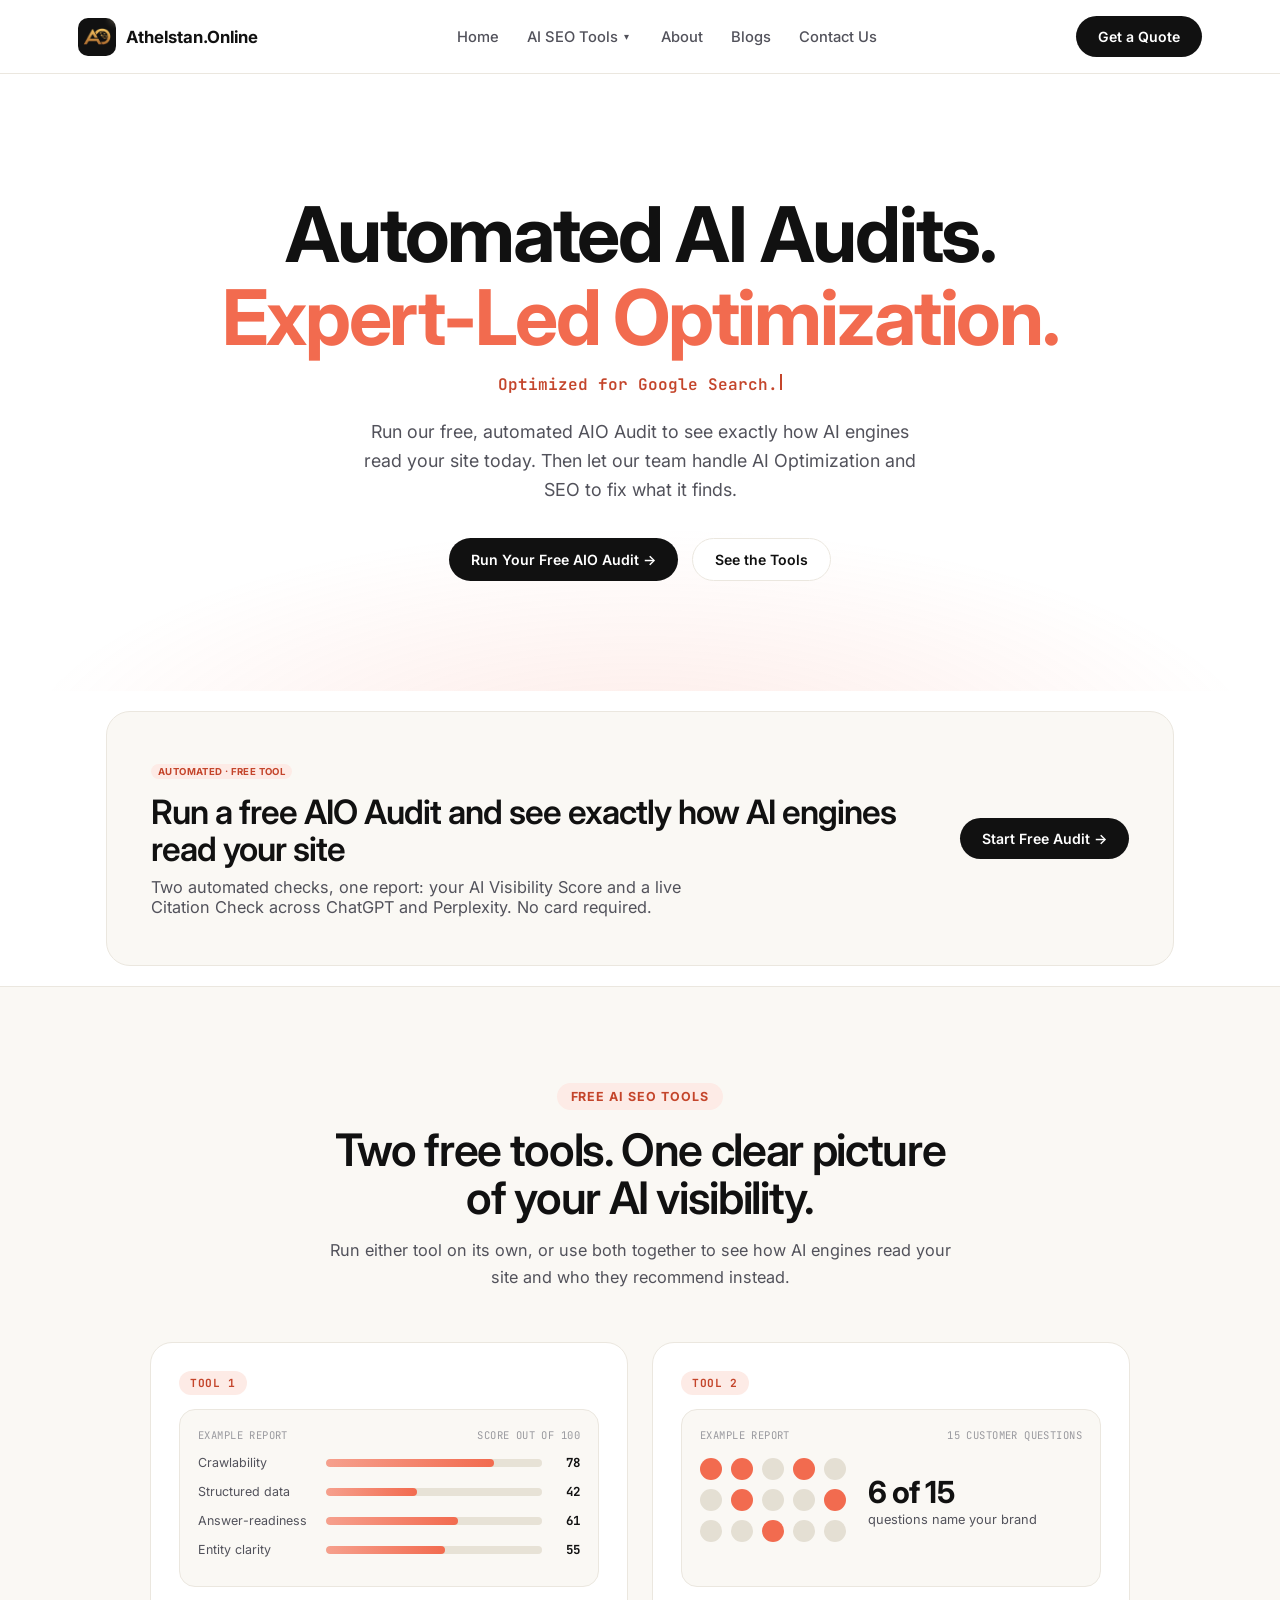
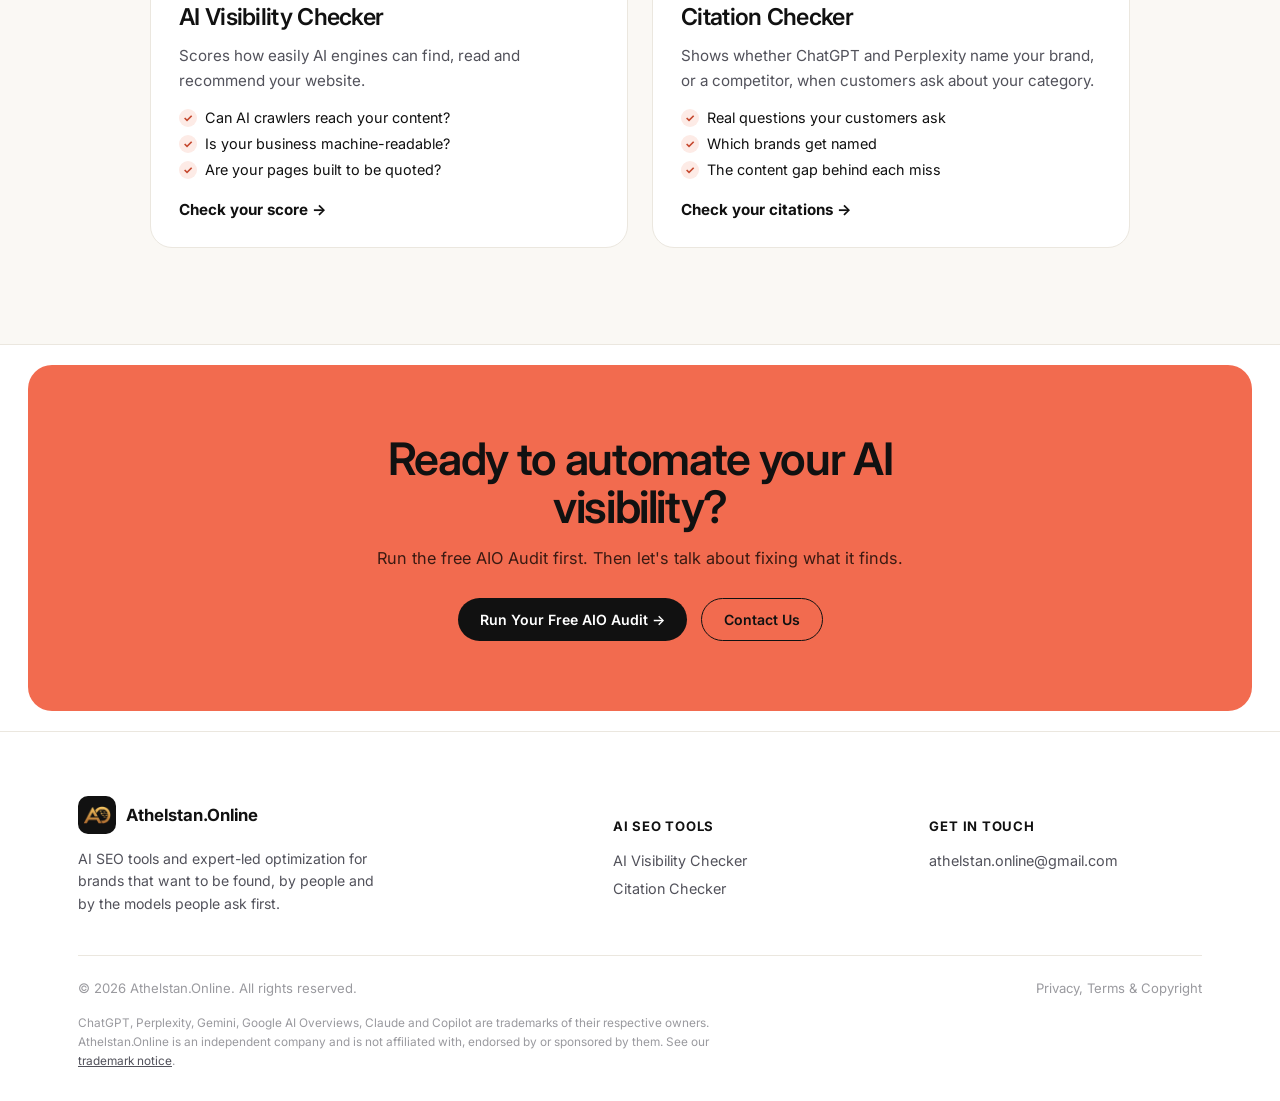
==== commit 0c055e23: "Update index.html" ====
--- a/index.html
+++ b/index.html
@@ -149,7 +149,7 @@
     <p>Run the free AIO Audit first. Then let's talk about fixing what it finds.</p>
     <div class="hero-actions">
       <a href="/aio-audit" class="cta-btn">Run Your Free AIO Audit →</a>
-      <a href="tel:+918124482710" class="cta-btn ghost">Call 81244 82710</a>
+      <a href="mailto:athelstan.online@gmail.com" class="cta-btn ghost">Contact Us</a>
     </div>
   </div>
 </section>
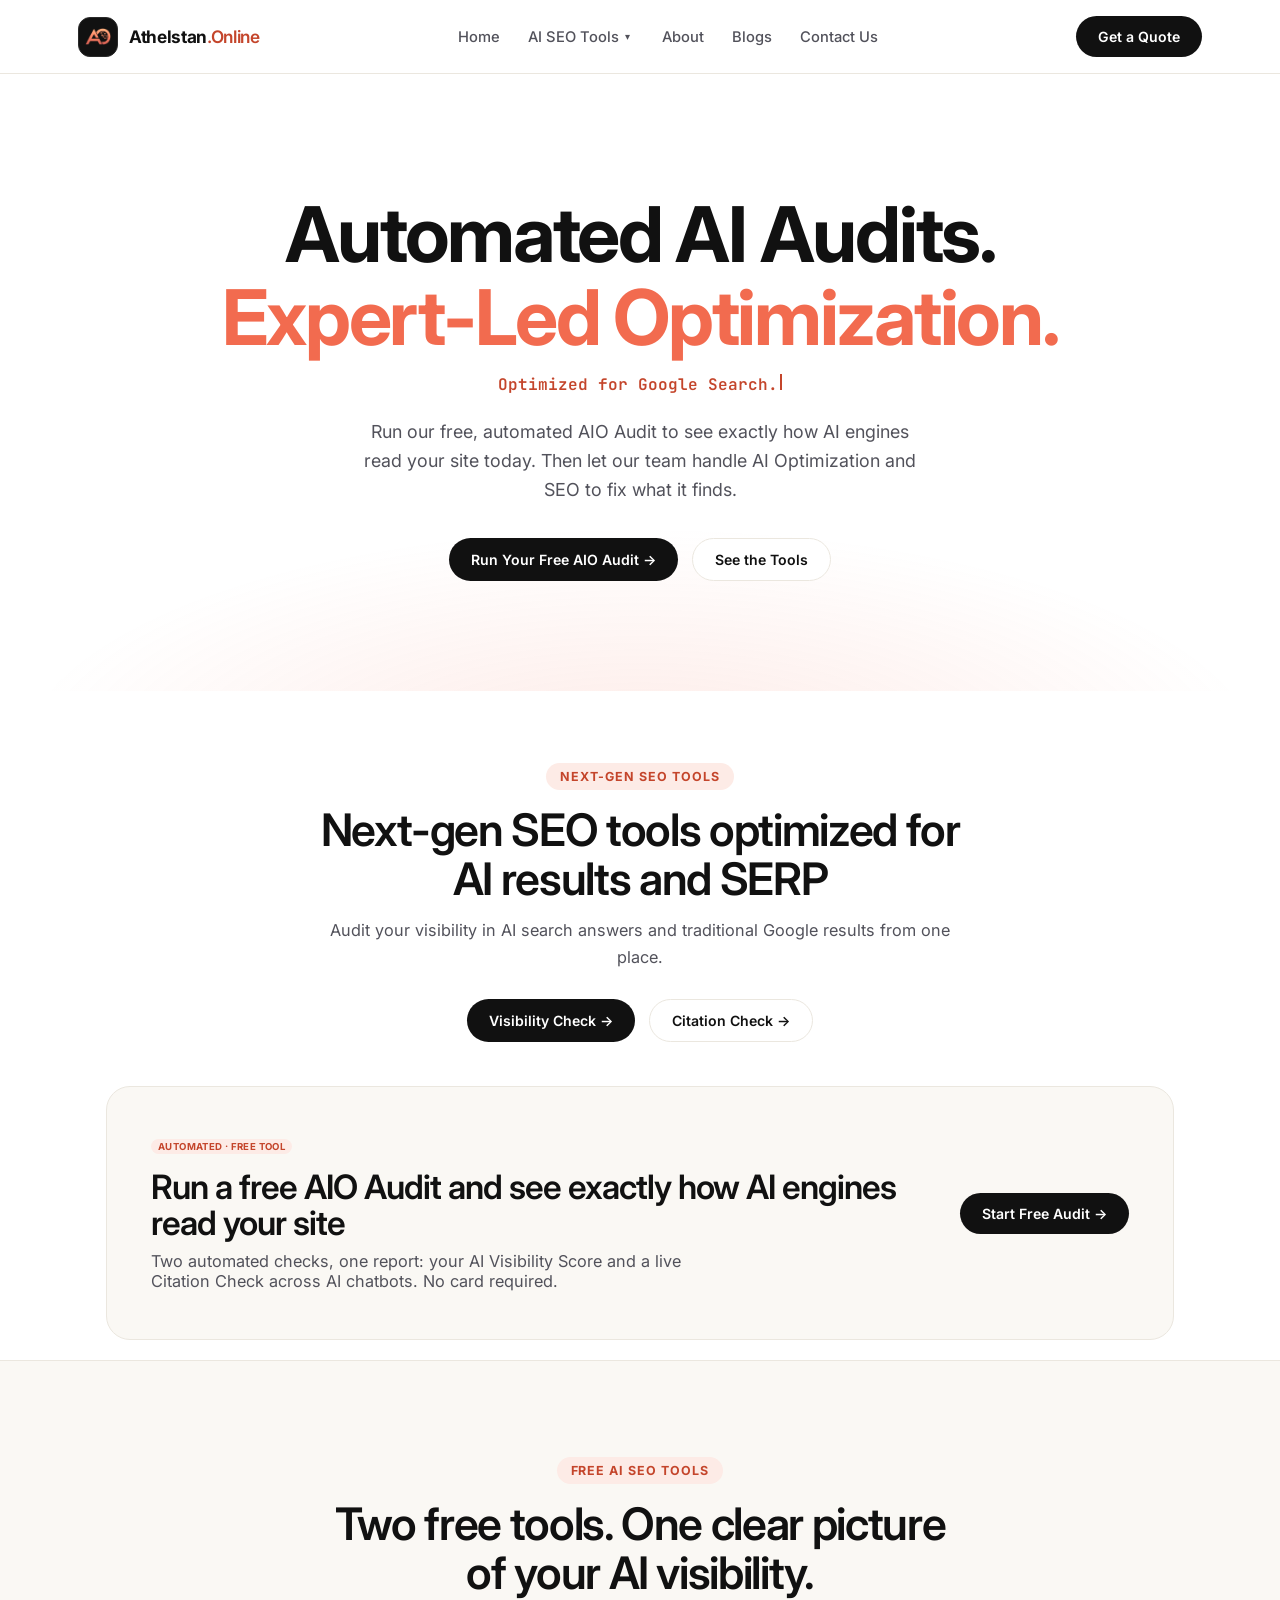
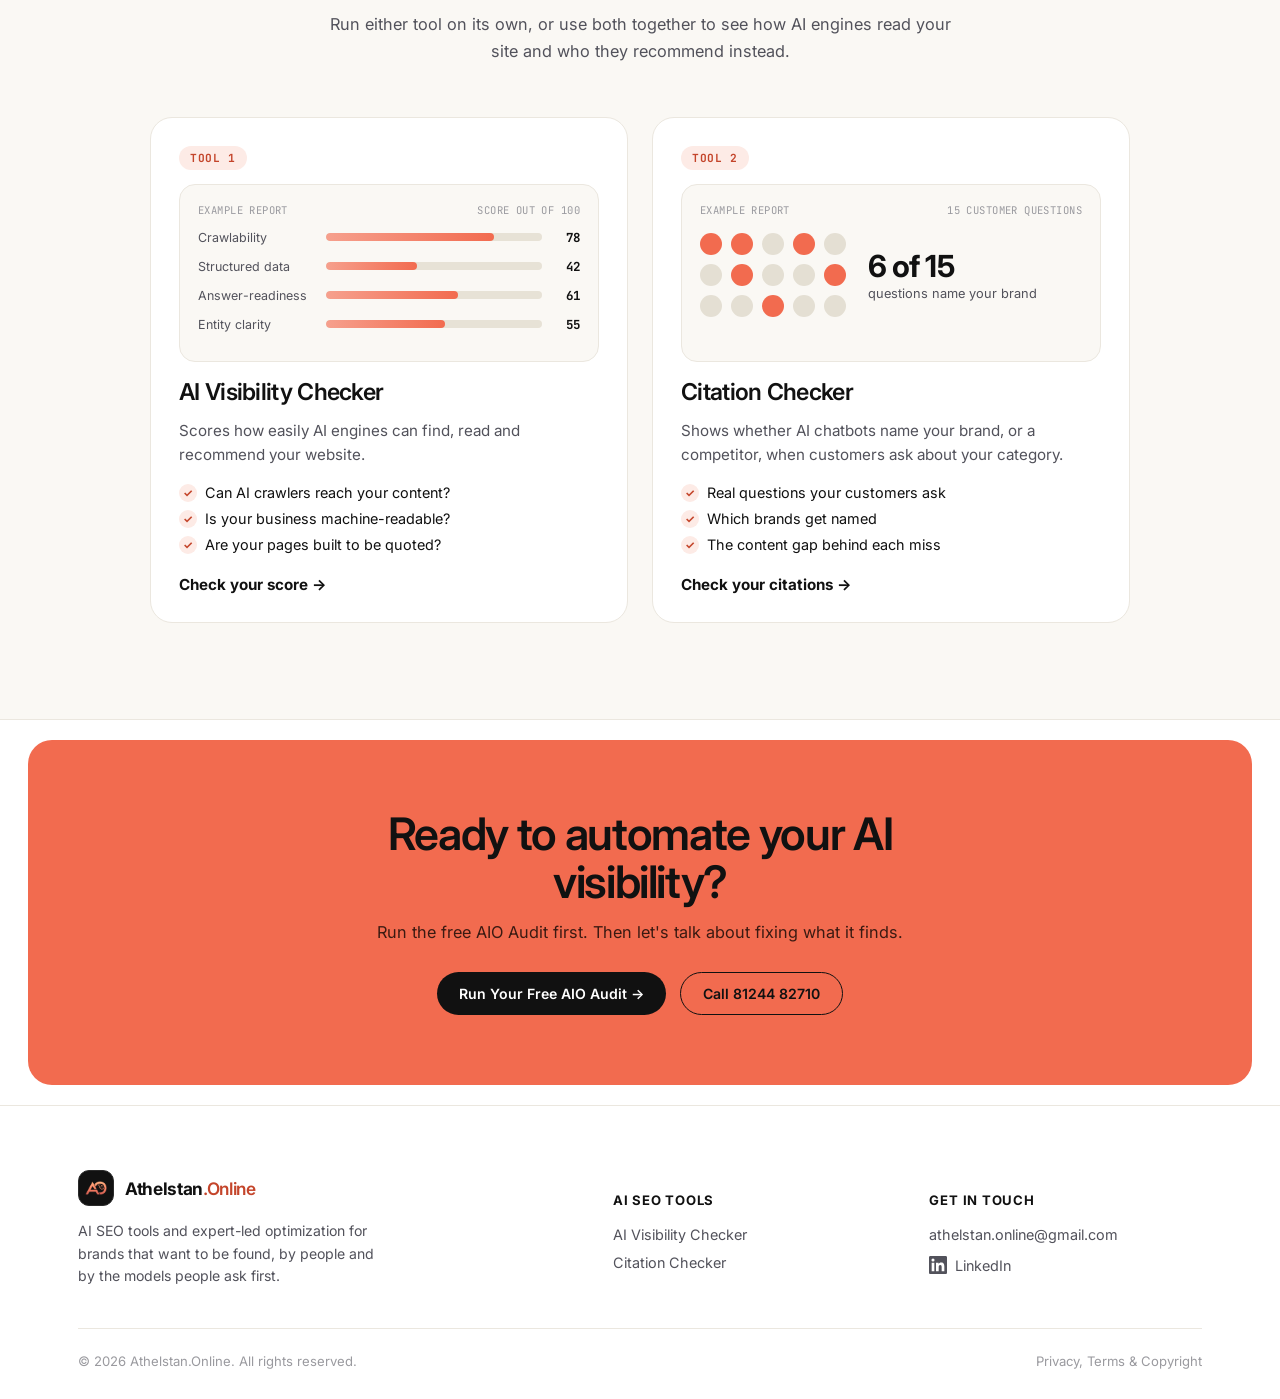
==== commit 41e3cda6: "Add files via upload" ====
--- a/index.html
+++ b/index.html
@@ -28,9 +28,8 @@
     <a href="/" class="brand" aria-label="Athelstan.Online home">
       <div class="brand-mark" style="position:relative;">
         <img src="logo.png" alt="Athelstan.Online logo">
-        <span style="position:absolute;width:5px;height:5px;border-radius:50%;background:var(--yellow);box-shadow:0 0 8px 2px rgba(216,200,164,.8);top:-3px;right:-3px;animation:pulse-dot 2s infinite;z-index:2;"></span>
-      </div>
-      Athelstan.Online
+      </div>
+      <span class="brand-text">Athelstan<span class="brand-tld">.Online</span></span>
     </a>
     <nav class="links" id="navLinks">
       <a href="/">Home</a>
@@ -59,7 +58,7 @@
   <canvas id="network-canvas"></canvas>
   <div class="hero-inner">
     <h1>Automated AI Audits. <em>Expert-Led Optimization.</em></h1>
-    <span class="tw-line" style="display:block;margin-top:14px;font-family:'JetBrains Mono',monospace;font-size:1rem;color:var(--yellow-deep);font-weight:600;min-height:1.4em;" data-typewriter="Optimized for Google Search.|Optimized for AI Overviews.|Optimized for ChatGPT.|Optimized for Perplexity.|Optimized for Gemini."></span>
+    <span class="tw-line" style="display:block;margin-top:14px;font-family:'JetBrains Mono',monospace;font-size:1rem;color:var(--yellow-deep);font-weight:600;min-height:1.4em;" data-typewriter="Optimized for Google Search.|Optimized for AI search.|Optimized for AI chatbots.|Optimized for AI answers."></span>
     <p class="hero-sub">
       Run our free, automated AIO Audit to see exactly how AI engines read your site today. Then let our team handle AI Optimization and SEO to fix what it finds.
     </p>
@@ -70,6 +69,21 @@
   </div>
 </section>
 
+<!-- ===================== NEXT-GEN SEO TOOLS ===================== -->
+<section class="nextgen-section">
+  <div class="wrap">
+    <div class="section-head reveal">
+      <span class="section-tag">Next-gen SEO tools</span>
+      <h2>Next-gen SEO tools optimized for AI results and SERP</h2>
+      <p>Audit your visibility in AI search answers and traditional Google results from one place.</p>
+    </div>
+    <div class="nextgen-actions reveal">
+      <a href="/ai-visibility-score-checker" class="cta-btn">Visibility Check →</a>
+      <a href="/citation-checker" class="cta-btn ghost">Citation Check →</a>
+    </div>
+  </div>
+</section>
+
 <!-- ===================== FEATURED TOOL: AIO AUDIT ===================== -->
 <section style="padding:20px 0;">
   <div class="wrap">
@@ -77,7 +91,7 @@
       <div>
         <span class="nav-badge" style="background:var(--ink);color:var(--yellow);">AUTOMATED · FREE TOOL</span>
         <h2>Run a free AIO Audit and see exactly how AI engines read your site</h2>
-        <p>Two automated checks, one report: your AI Visibility Score and a live Citation Check across ChatGPT and Perplexity. No card required.</p>
+        <p>Two automated checks, one report: your AI Visibility Score and a live Citation Check across AI chatbots. No card required.</p>
       </div>
       <a href="/aio-audit" class="cta-btn">Start Free Audit →</a>
     </div>
@@ -128,7 +142,7 @@
           </div>
         </div>
         <h3>Citation Checker</h3>
-        <p>Shows whether ChatGPT and Perplexity name your brand, or a competitor, when customers ask about your category.</p>
+        <p>Shows whether AI chatbots name your brand, or a competitor, when customers ask about your category.</p>
         <ul class="tool-list">
           <li>Real questions your customers ask</li>
           <li>Which brands get named</li>
@@ -149,7 +163,7 @@
     <p>Run the free AIO Audit first. Then let's talk about fixing what it finds.</p>
     <div class="hero-actions">
       <a href="/aio-audit" class="cta-btn">Run Your Free AIO Audit →</a>
-      <a href="mailto:athelstan.online@gmail.com" class="cta-btn ghost">Contact Us</a>
+      <a href="tel:+918124482710" class="cta-btn ghost">Call 81244 82710</a>
     </div>
   </div>
 </section>
@@ -160,7 +174,7 @@
       <div>
         <div class="brand" style="margin-bottom:14px;">
           <div class="brand-mark"><img src="logo.png" alt="Athelstan.Online logo"></div>
-          Athelstan.Online
+          <span class="brand-text">Athelstan<span class="brand-tld">.Online</span></span>
         </div>
         <p style="color:var(--ink-soft);font-size:.88rem;line-height:1.6;max-width:34ch;">
           AI SEO tools and expert-led optimization for brands that want to be found, by people and by the models people ask first.
@@ -174,17 +188,13 @@
       <div>
         <h5>Get in Touch</h5>
         <a href="mailto:athelstan.online@gmail.com">athelstan.online@gmail.com</a>
+        <a href="https://www.linkedin.com/company/athelstan-online/" target="_blank" rel="noopener" class="footer-social" aria-label="Athelstan.Online on LinkedIn"><svg width="18" height="18" viewBox="0 0 24 24" fill="currentColor" aria-hidden="true"><path d="M20.447 20.452h-3.554v-5.569c0-1.328-.027-3.037-1.852-3.037-1.853 0-2.136 1.445-2.136 2.939v5.667H9.351V9h3.414v1.561h.046c.477-.9 1.637-1.85 3.37-1.85 3.601 0 4.267 2.37 4.267 5.455v6.286zM5.337 7.433a2.062 2.062 0 1 1 0-4.125 2.062 2.062 0 0 1 0 4.125zM7.119 20.452H3.555V9h3.564v11.452zM22.225 0H1.771C.792 0 0 .774 0 1.729v20.542C0 23.227.792 24 1.771 24h20.451C23.2 24 24 23.227 24 22.271V1.729C24 .774 23.2 0 22.222 0h.003z"/></svg><span>LinkedIn</span></a>
       </div>
     </div>
     <div class="footer-bottom">
       <p>© 2026 Athelstan.Online. All rights reserved.</p>
       <p><a href="/legal">Privacy, Terms &amp; Copyright</a></p>
     </div>
-    <p class="footer-legal">
-      ChatGPT, Perplexity, Gemini, Google AI Overviews, Claude and Copilot are trademarks of their respective owners.
-      Athelstan.Online is an independent company and is not affiliated with, endorsed by or sponsored by them.
-      See our <a href="/legal#trademarks">trademark notice</a>.
-    </p>
   </div>
 </footer>
 
--- a/styles.css
+++ b/styles.css
@@ -1,5 +1,5 @@
 /* =========================================================
-   Athelstan.Online — Stylesheet
+   Athelstan.Online : Stylesheet
    Theme: Yellow (#ffc300) + White, high-motion, AI/search identity
    ========================================================= */
 
@@ -614,7 +614,7 @@
 }
 
 /* =========================================================
-   PHASE 2 — Glassmorphism, glow, typewriter, orbit rings
+   PHASE 2 : Glassmorphism, glow, typewriter, orbit rings
    Extra system used on the Knowledge Base page and reused
    across the site for higher-density motion.
    ========================================================= */
@@ -722,15 +722,6 @@
 }
 .kb-hero p.kb-sub{margin-top:20px;max-width:56ch;font-size:1.05rem;line-height:1.65;color:var(--ink-soft);}
 
-.kb-stats-row{display:flex;gap:14px;margin-top:38px;flex-wrap:wrap;}
-.kb-stat-chip{
-  display:flex;flex-direction:column;gap:2px;
-  background:#fff;border:1px solid var(--line);border-radius:14px;padding:14px 20px;
-  min-width:130px;transition:transform .3s var(--ease-out), box-shadow .3s ease;
-}
-.kb-stat-chip:hover{transform:translateY(-6px);box-shadow:var(--shadow-yellow);}
-.kb-stat-chip .n{font-family:'Space Grotesk',sans-serif;font-weight:700;font-size:1.5rem;}
-.kb-stat-chip .l{font-size:.72rem;color:#9a9a9f;text-transform:uppercase;letter-spacing:.05em;}
 
 /* ---------- Filter tabs ---------- */
 .kb-filters{
@@ -801,8 +792,6 @@
   .kb-filters{padding:0 20px;}
   .kb-grid{grid-template-columns:1fr;padding:0 20px 30px;}
   .kb-card.featured{grid-column:span 1;}
-  .kb-stats-row{gap:10px;}
-  .kb-stat-chip{min-width:44%;flex:1;}
 }
 
 /* =========================================================
@@ -877,7 +866,7 @@
 .audit-success h3{font-size:1.15rem;margin-bottom:10px;}
 .audit-success p{color:var(--ink-soft);font-size:.9rem;line-height:1.6;}
 
-/* How it works — 3 step row */
+/* How it works : 3 step row */
 .audit-steps{display:grid;grid-template-columns:repeat(3,1fr);gap:20px;max-width:var(--maxw);margin:0 auto;}
 .audit-step{
   background:#fff;border:1px solid var(--line);border-radius:var(--radius);padding:26px;
@@ -991,13 +980,6 @@
 @media (max-width:720px){.svc-legend{grid-template-columns:1fr;}}
 
 /* #17 Knowledge Base badges now sit in the page, not floating */
-.kb-badges{display:flex;gap:10px;flex-wrap:wrap;margin-top:22px;}
-.kb-badge{
-  display:inline-flex;align-items:center;gap:8px;
-  background:#fff;border:1px solid var(--line);border-radius:999px;
-  padding:8px 14px;font-size:.78rem;font-weight:600;
-  box-shadow:0 14px 34px -18px rgba(0,0,0,.3);
-}
 
 /* #1 Footer */
 footer{padding:64px 28px 30px;border-top:1px solid var(--line);}
@@ -1274,7 +1256,6 @@
 }
 .hero-sub,.kb-hero p.kb-sub{margin-left:auto;margin-right:auto;text-align:center;font-size:1.12rem;}
 .hero-actions{justify-content:center;}
-.kb-stats-row,.kb-badges{justify-content:center;}
 .eyebrow{background:#fff;color:var(--ink);border:1px solid var(--line);animation:none;font-weight:600;}
 .eyebrow .dot{background:var(--yellow);}
 
@@ -1413,3 +1394,64 @@
   .tool-big{padding:22px;}
   .mini-row{grid-template-columns:104px 1fr 26px;}
 }
+
+/* ---------- Logo and wordmark: match the light minimal look ---------- */
+.brand{gap:11px;font-family:'Inter',system-ui,sans-serif;font-weight:700;font-size:1.08rem;letter-spacing:-0.02em;}
+.brand-tld{color:var(--yellow-deep);font-weight:600;}
+.brand-mark{
+  width:40px;height:40px;border-radius:12px;padding:6px;
+  background:var(--ink);border:1px solid #2a2a2a;box-shadow:none;
+}
+.brand-mark::after{display:none;}
+footer .brand-mark{width:36px;height:36px;border-radius:11px;}
+
+
+/* ---------- Forms (shared by Visibility Check and Citation Check) ---------- */
+.audit-form-wrap{padding:32px;}
+.audit-form h2{text-align:center;margin:0 0 8px;}
+.audit-form > p:not(.audit-form-note){
+  text-align:center;max-width:36ch;margin:0 auto 20px;line-height:1.5;
+  font-size:.92rem;color:var(--ink-soft);
+}
+.audit-form label,.audit-form label:first-of-type{display:block;margin:0 0 6px;}
+.audit-form input{margin:0 0 16px;}
+.audit-form button[type="submit"]{margin-top:8px;}
+.audit-form-note{margin-top:14px;}
+@media (max-width:480px){.audit-form-wrap{padding:24px;}}
+
+/* ---------- Blog: category filters ---------- */
+.kb-filters{
+  display:flex;flex-wrap:wrap;justify-content:center;gap:10px 12px;
+  margin:32px auto 36px;padding:0 28px;max-width:var(--maxw);
+  position:relative;z-index:1;transform:none;
+}
+.kb-filter-btn{
+  display:inline-flex;align-items:center;justify-content:center;box-sizing:border-box;
+  height:40px;padding:0 18px;margin:0;border:1px solid var(--line);border-radius:999px;
+  background:#fff;color:var(--ink-soft);font-family:'Inter',system-ui,sans-serif;
+  font-size:.86rem;font-weight:600;line-height:1;white-space:nowrap;
+  position:static;top:auto;left:auto;transform:none;
+}
+.kb-filter-btn:hover{transform:none;border-color:var(--ink);}
+.kb-filter-btn.active{border-color:var(--ink);}
+@media (max-width:720px){.kb-filters{padding:0 20px;margin:24px auto 28px;}}
+
+/* ---------- Blog promo line ---------- */
+.kb-promo{margin-top:18px;font-size:.95rem;color:var(--ink-soft);}
+.kb-promo a{font-weight:600;color:var(--ink);border-bottom:2px solid var(--yellow);}
+
+/* ---------- Home: next-gen tools section ---------- */
+.nextgen-section{padding:72px 28px 24px;}
+.nextgen-section .section-head{margin-bottom:28px;}
+.nextgen-actions{display:flex;justify-content:center;gap:14px;flex-wrap:wrap;}
+@media (max-width:720px){
+  .nextgen-section{padding:56px 20px 16px;}
+  .nextgen-actions .cta-btn{width:100%;justify-content:center;}
+}
+
+/* ---------- Logo color matches site accent ---------- */
+.brand-mark img{filter:hue-rotate(-30deg) saturate(1.1);}
+
+/* ---------- LinkedIn link in footer ---------- */
+.footer-grid a.footer-social{display:inline-flex;align-items:center;gap:8px;margin-top:2px;}
+.footer-grid a.footer-social:hover{transform:none;}
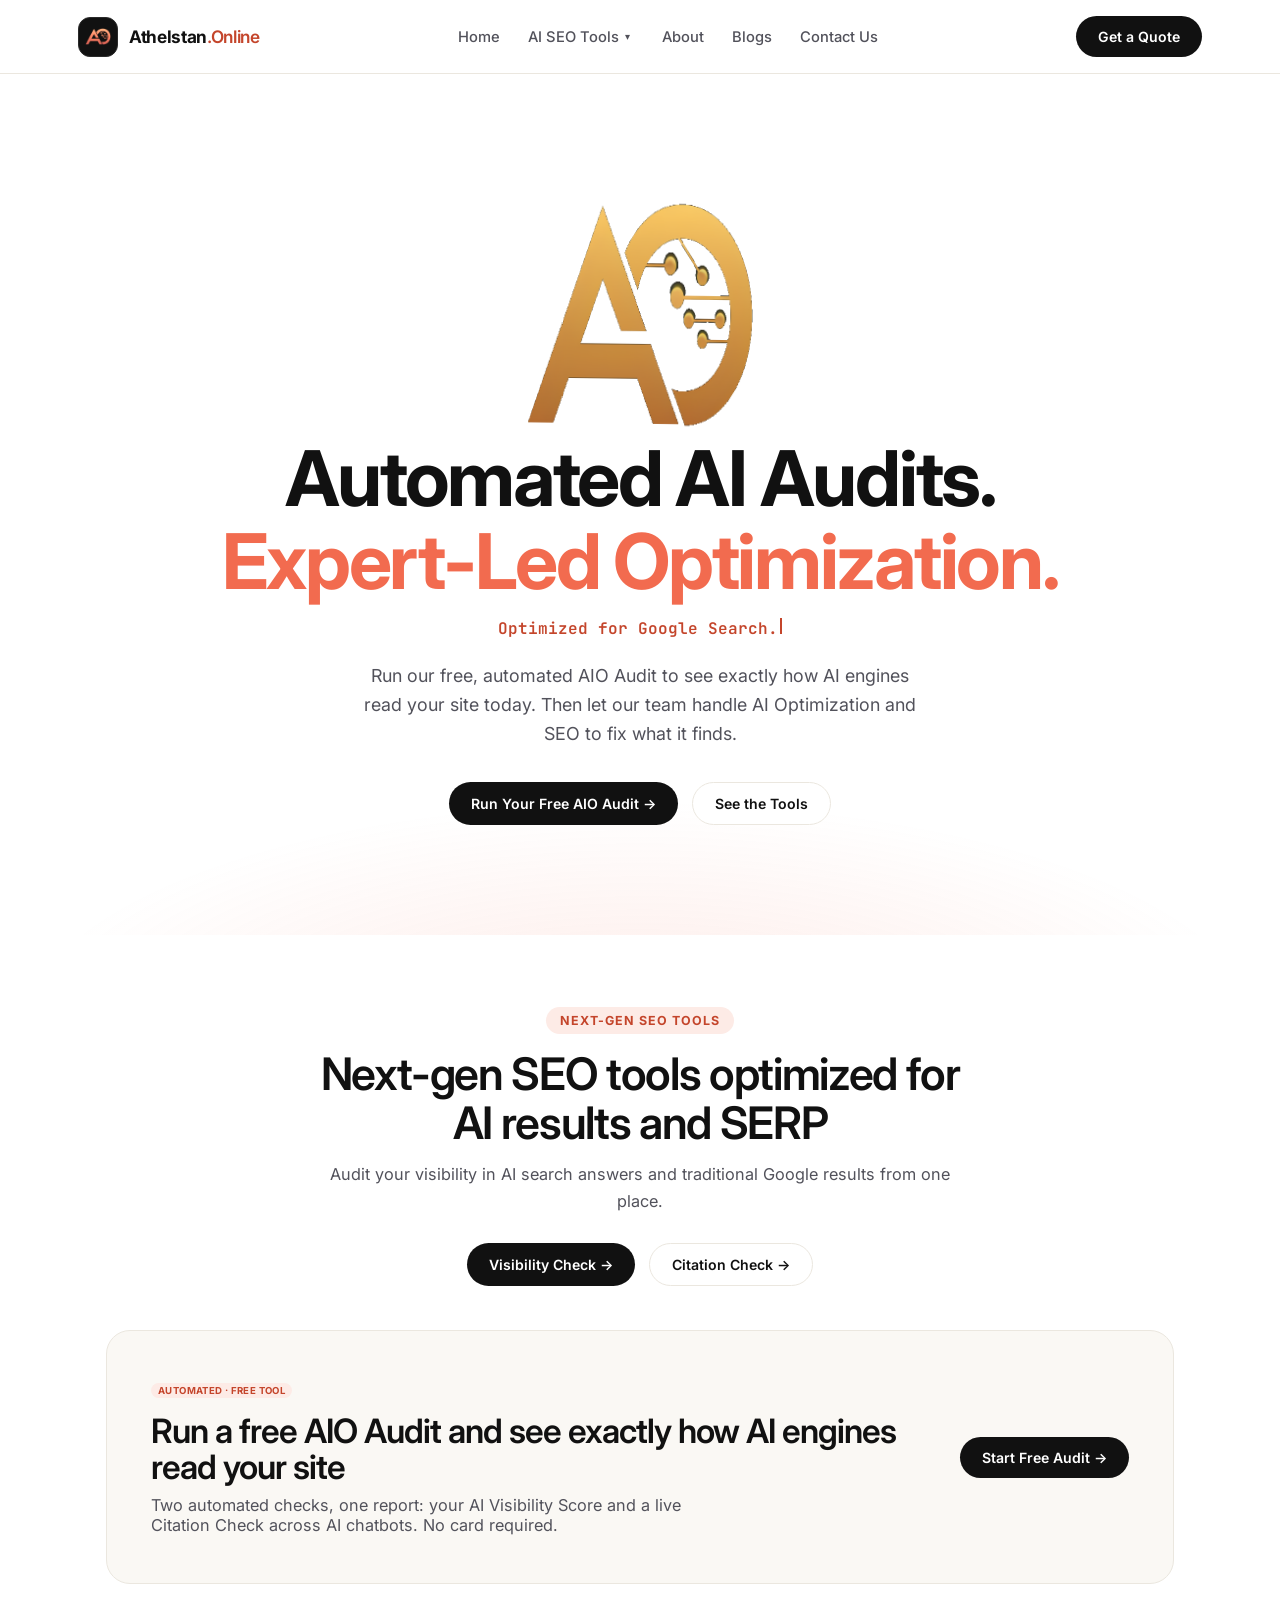
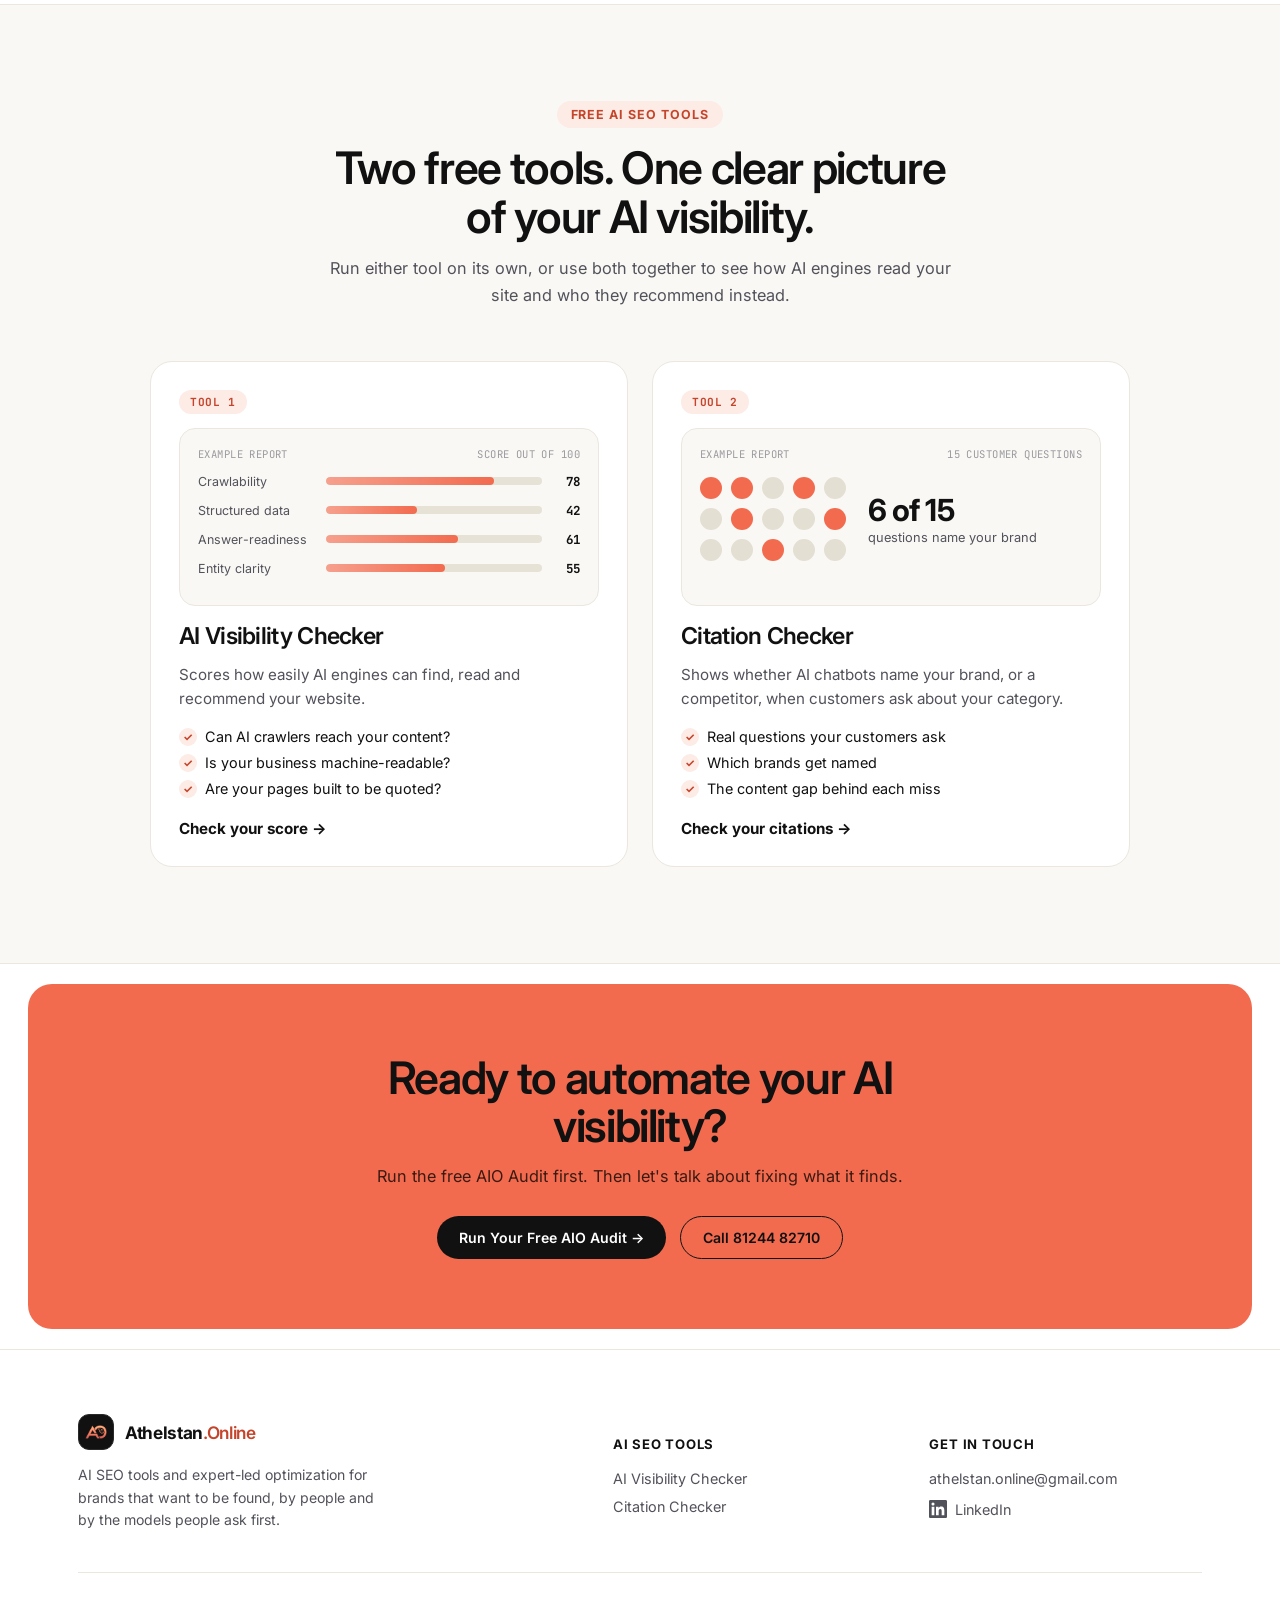
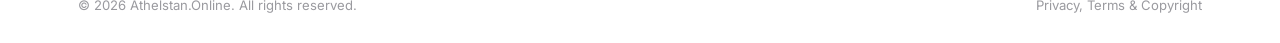
==== commit f68b206e: "Add files via upload" ====
--- a/index.html
+++ b/index.html
@@ -57,6 +57,14 @@
   <div class="blob blob-2"></div>
   <canvas id="network-canvas"></canvas>
   <div class="hero-inner">
+    <div class="hero-logo" id="heroLogo" aria-hidden="true">
+      <div class="hero-logo-float">
+        <div class="hero-logo-stage">
+          <img class="hero-logo-img" src="logo.png" alt="" width="240" height="240">
+          <span class="hero-logo-sheen"></span>
+        </div>
+      </div>
+    </div>
     <h1>Automated AI Audits. <em>Expert-Led Optimization.</em></h1>
     <span class="tw-line" style="display:block;margin-top:14px;font-family:'JetBrains Mono',monospace;font-size:1rem;color:var(--yellow-deep);font-weight:600;min-height:1.4em;" data-typewriter="Optimized for Google Search.|Optimized for AI search.|Optimized for AI chatbots.|Optimized for AI answers."></span>
     <p class="hero-sub">
@@ -199,5 +207,6 @@
 </footer>
 
 <script src="main.js"></script>
+<script src="logo-fx.js" defer></script>
 </body>
 </html>
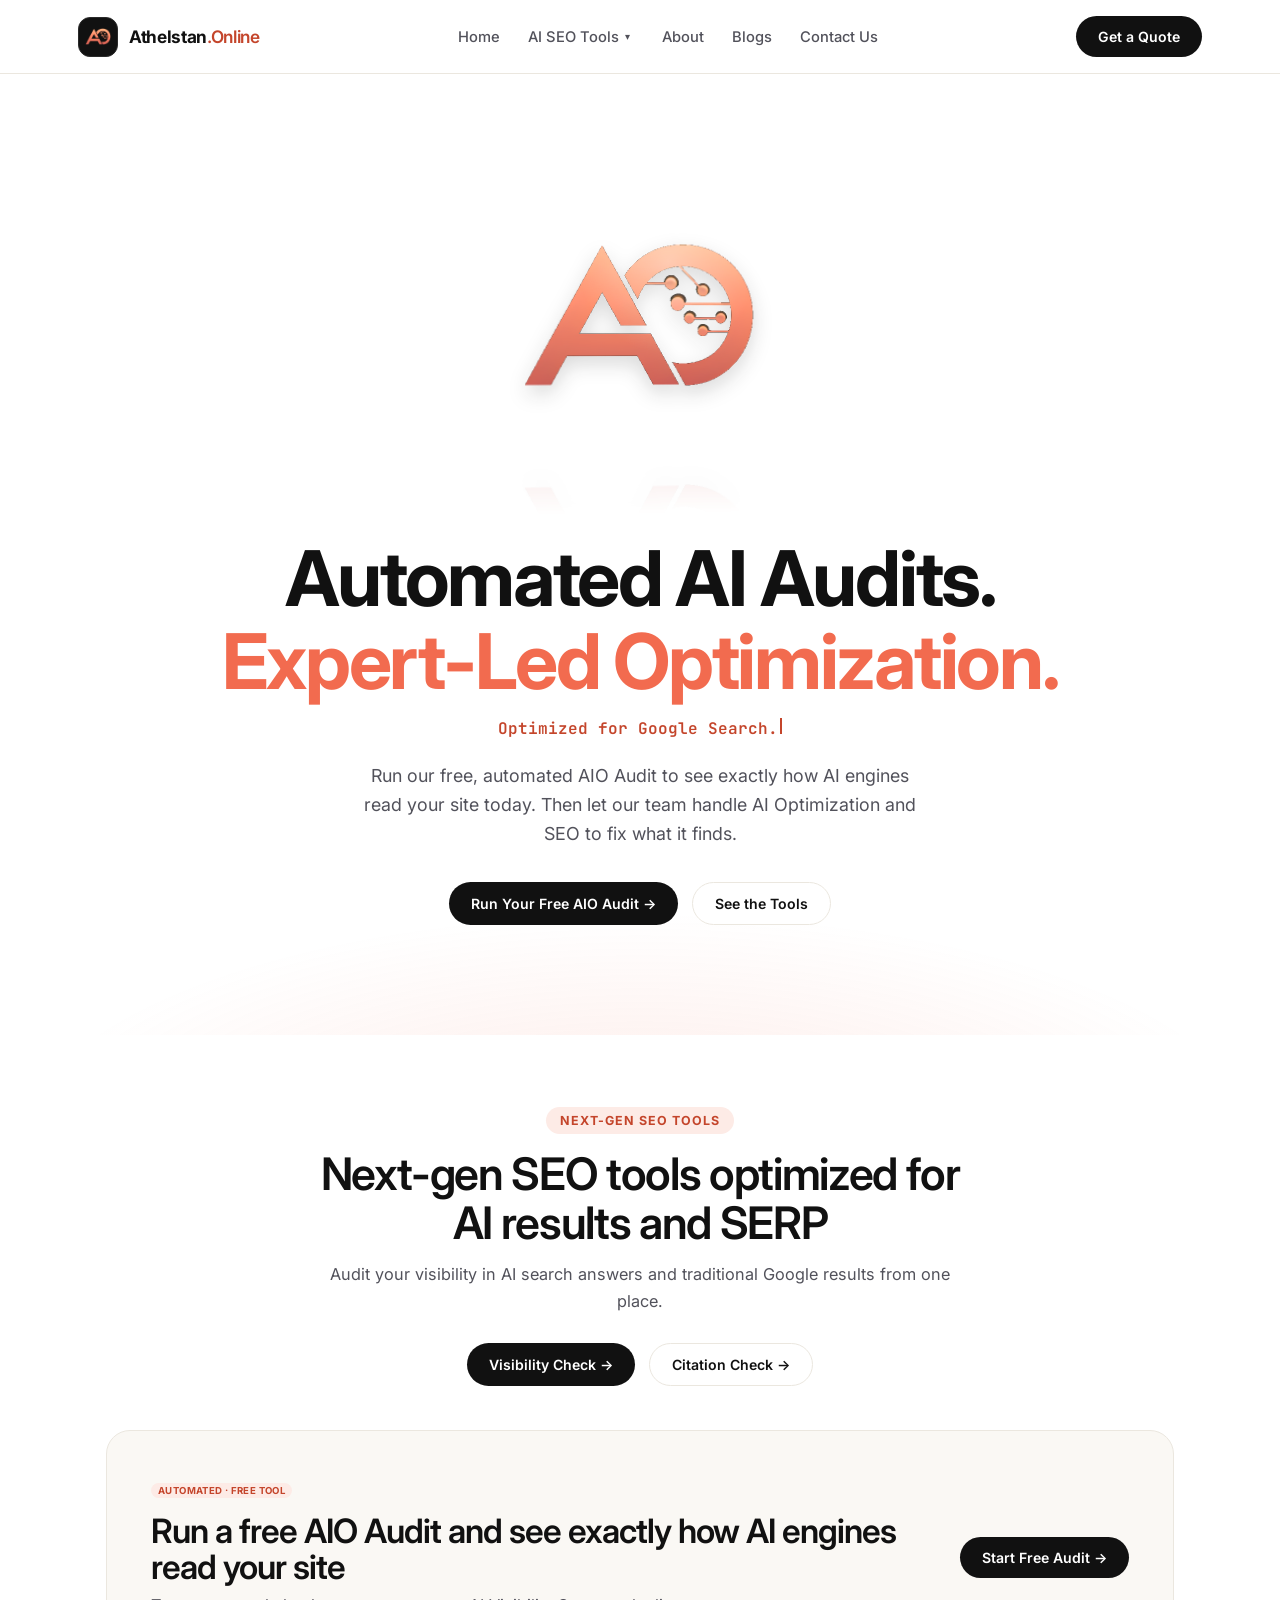
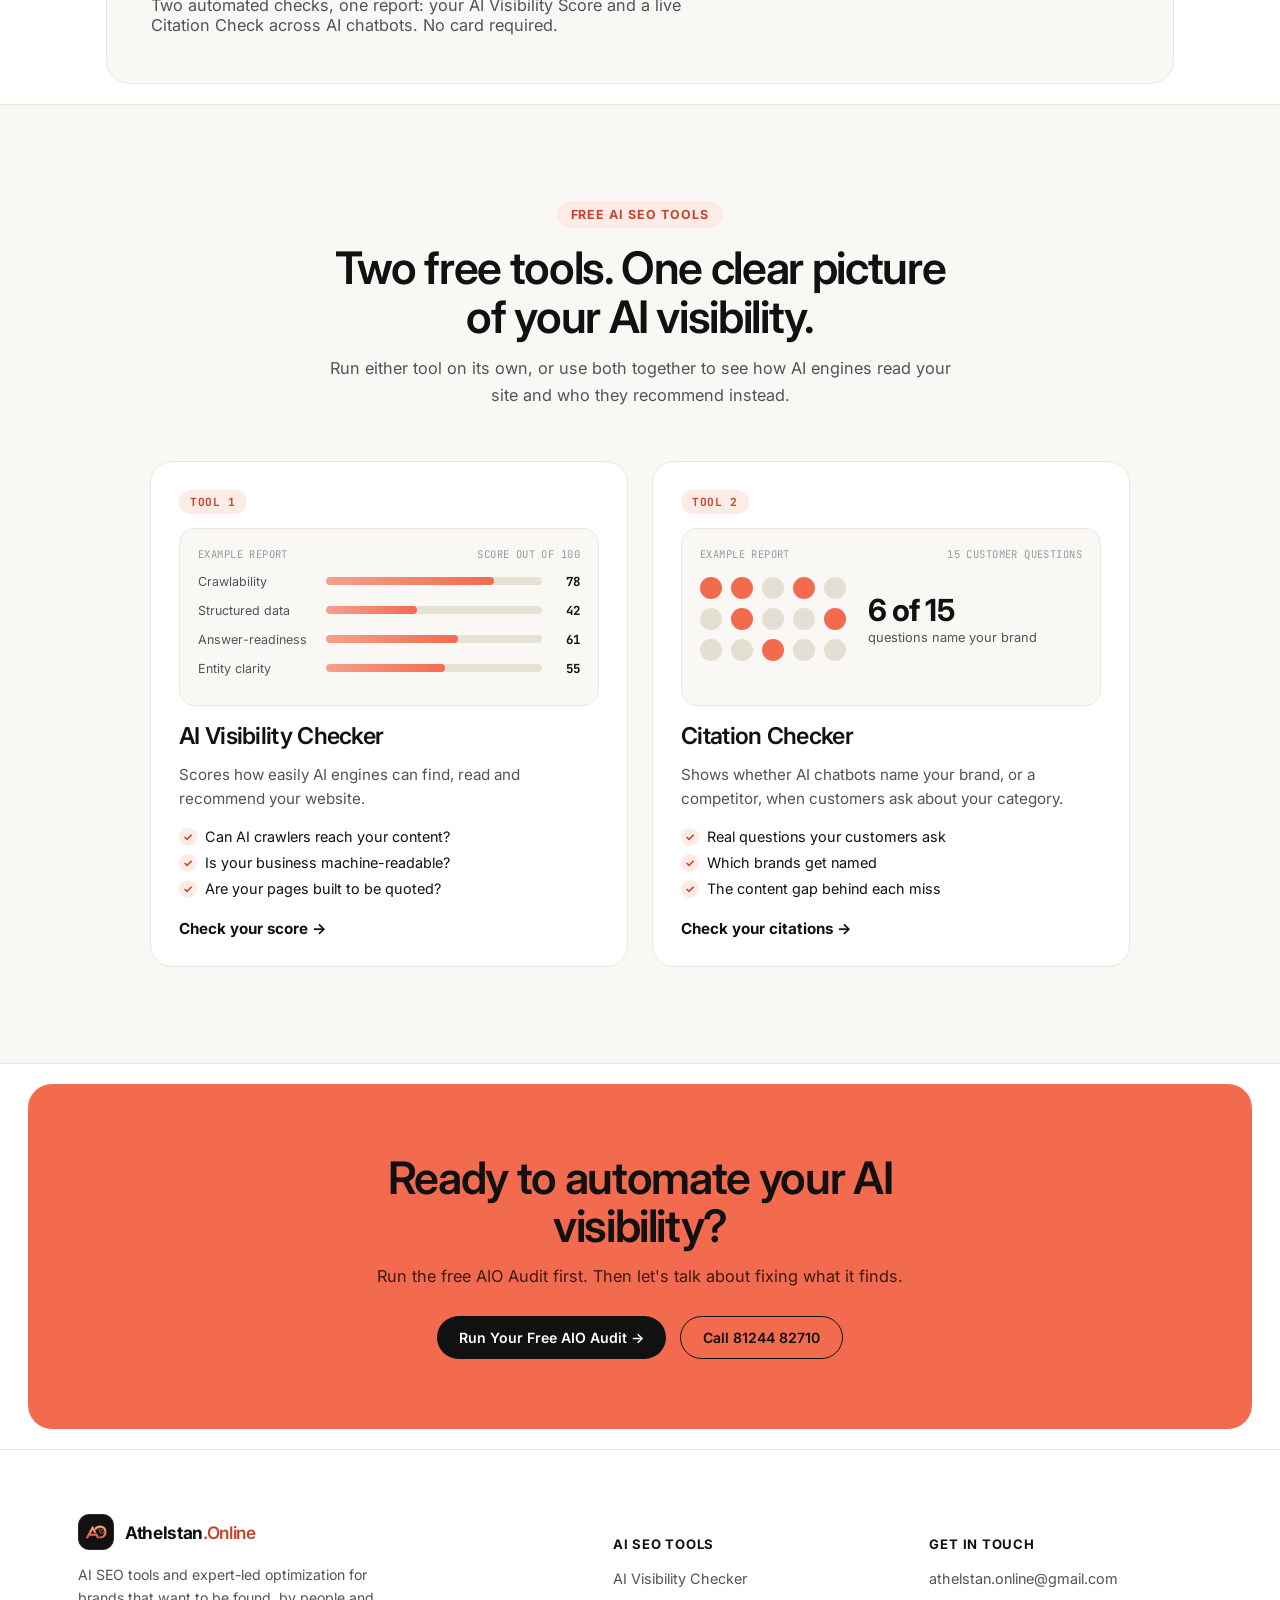
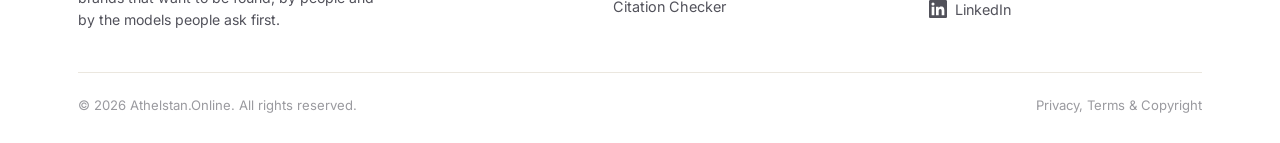
==== commit d7d80015: "Add files via upload" ====
--- a/index.html
+++ b/index.html
@@ -207,6 +207,51 @@
 </footer>
 
 <script src="main.js"></script>
-<script src="logo-fx.js" defer></script>
+<script>
+(function () {
+  var wrap = document.getElementById('heroLogo');
+  if (!wrap) return;
+  var stage = wrap.querySelector('.hero-logo-stage');
+  var sheen = wrap.querySelector('.hero-logo-sheen');
+  // If the visitor's system asks for less motion, only follow the pointer (no automatic drifting)
+  var calm = window.matchMedia && window.matchMedia('(prefers-reduced-motion: reduce)').matches;
+  var tx = 0, ty = 0, cx = 0, cy = 0, lastMove = 0, visible = true;
+
+  function clamp(v, a, b) { return Math.max(a, Math.min(b, v)); }
+
+  function onPointer(x, y) {
+    var r = wrap.getBoundingClientRect();
+    var px = (x - (r.left + r.width / 2)) / (window.innerWidth / 2);
+    var py = (y - (r.top + r.height / 2)) / (window.innerHeight / 2);
+    ty = clamp(px, -1, 1) * 16;
+    tx = clamp(py, -1, 1) * -11;
+    lastMove = performance.now();
+  }
+  window.addEventListener('mousemove', function (e) { onPointer(e.clientX, e.clientY); }, { passive: true });
+  window.addEventListener('pointermove', function (e) { onPointer(e.clientX, e.clientY); }, { passive: true });
+  window.addEventListener('touchmove', function (e) {
+    if (e.touches && e.touches[0]) onPointer(e.touches[0].clientX, e.touches[0].clientY);
+  }, { passive: true });
+
+  function frame(now) {
+    if (visible) {
+      if (!calm && now - lastMove > 1800) {
+        ty = Math.sin(now / 1900) * 12;
+        tx = Math.cos(now / 2500) * 6;
+      }
+      cx += (tx - cx) * 0.09;
+      cy += (ty - cy) * 0.09;
+      stage.style.transform = 'rotateX(' + cx.toFixed(2) + 'deg) rotateY(' + cy.toFixed(2) + 'deg)';
+      sheen.style.setProperty('--gx', (50 + cy * 2.4).toFixed(1) + '%');
+      sheen.style.setProperty('--gy', (32 - cx * 2.6).toFixed(1) + '%');
+    }
+    requestAnimationFrame(frame);
+  }
+  if ('IntersectionObserver' in window) {
+    new IntersectionObserver(function (entries) { visible = entries[0].isIntersecting; }, { threshold: 0.05 }).observe(wrap);
+  }
+  requestAnimationFrame(frame);
+})();
+</script>
 </body>
 </html>
--- a/styles.css
+++ b/styles.css
@@ -1455,3 +1455,43 @@
 /* ---------- LinkedIn link in footer ---------- */
 .footer-grid a.footer-social{display:inline-flex;align-items:center;gap:8px;margin-top:2px;}
 .footer-grid a.footer-social:hover{transform:none;}
+
+/* ---------- Hero logo: reflective, moving (sharp version) ---------- */
+.hero-logo{display:flex;justify-content:center;margin:0 0 clamp(84px,9vw,104px);}
+.hero-logo-float{perspective:1000px;animation:logo-float 6s ease-in-out infinite;}
+@keyframes logo-float{0%,100%{transform:translateY(0);}50%{transform:translateY(-8px);}}
+.hero-logo-stage{
+  position:relative;width:clamp(150px,21vw,240px);aspect-ratio:1/1;
+  transform-style:preserve-3d;will-change:transform;backface-visibility:hidden;
+  -webkit-box-reflect:below 2px linear-gradient(transparent 68%, rgba(0,0,0,.20));
+}
+.hero-logo-img{
+  display:block;width:100%;height:100%;object-fit:contain;
+  image-rendering:auto;
+  filter:hue-rotate(-30deg) drop-shadow(0 8px 10px rgba(17,17,17,.16));
+}
+.hero-logo-sheen{
+  position:absolute;inset:0;pointer-events:none;mix-blend-mode:overlay;opacity:.7;
+  background:
+    radial-gradient(circle at var(--gx,50%) var(--gy,32%), rgba(255,255,255,.55), rgba(255,255,255,0) 40%),
+    linear-gradient(115deg, rgba(255,255,255,0) 40%, rgba(255,255,255,.75) 50%, rgba(255,255,255,0) 60%);
+  background-size:100% 100%, 260% 100%;
+  background-repeat:no-repeat;
+  background-position:0 0, 130% 0;
+  -webkit-mask:url("logo.png") center/contain no-repeat;
+  mask:url("logo.png") center/contain no-repeat;
+  animation:logo-sheen 5s ease-in-out infinite;
+}
+@keyframes logo-sheen{
+  0%,45%{background-position:0 0, 130% 0;}
+  100%{background-position:0 0, -130% 0;}
+}
+@media (max-width:720px){
+  .hero-logo{margin-bottom:76px;}
+  .hero-logo-stage{width:clamp(130px,42vw,170px);}
+}
+
+/* ---------- Form error message ---------- */
+.audit-success .audit-success-note{margin-top:12px;font-size:.82rem;color:#9a9a9f;}
+.audit-success-note a{color:var(--ink);font-weight:600;border-bottom:1px solid var(--yellow);}
+.audit-form-error{display:none;text-align:center;color:#b3261e;font-size:.82rem;line-height:1.5;margin-top:12px;}
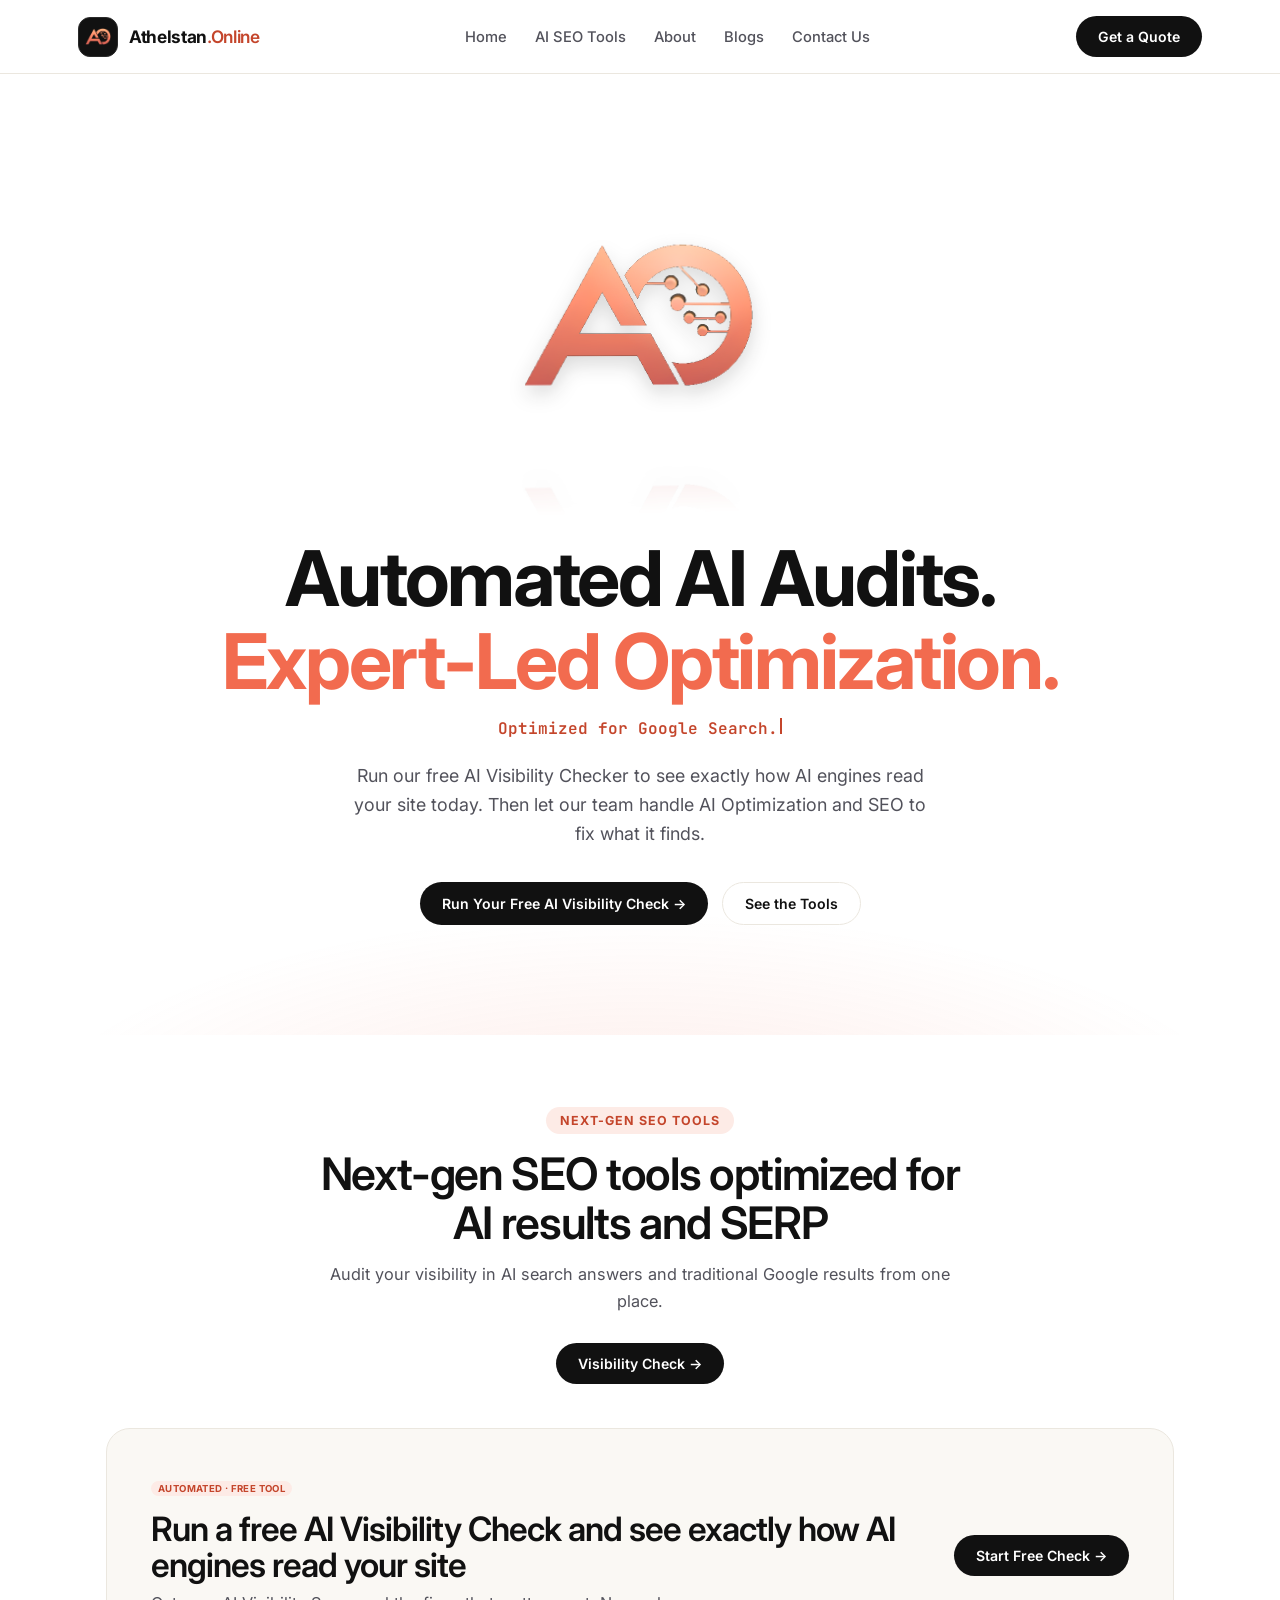
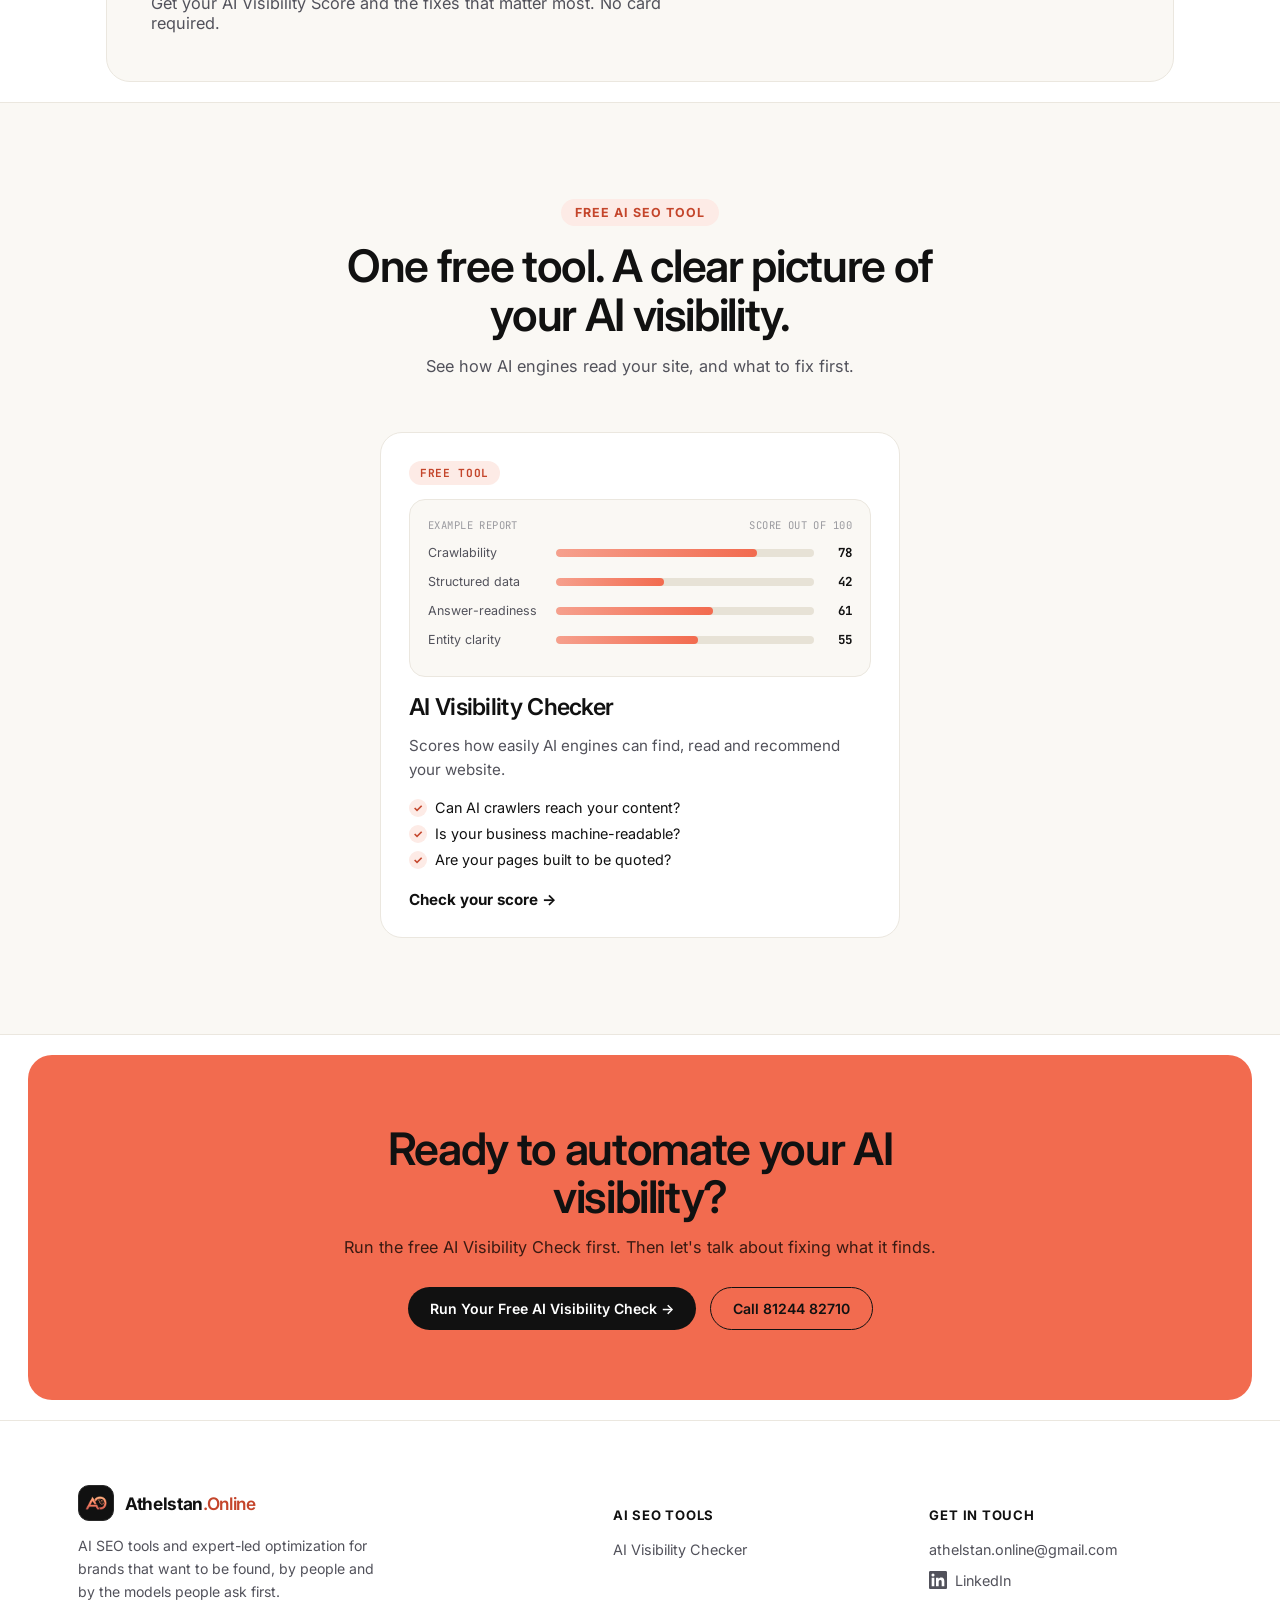
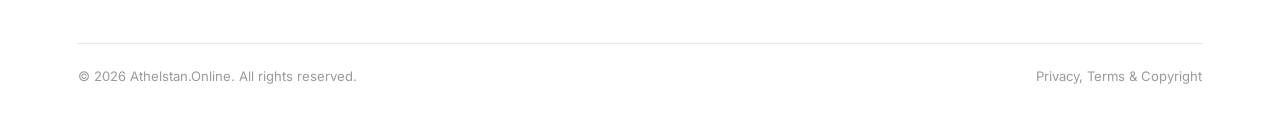
==== commit 09d64a97: "Add files via upload" ====
--- a/index.html
+++ b/index.html
@@ -4,7 +4,7 @@
 <meta charset="UTF-8">
 <meta name="viewport" content="width=device-width, initial-scale=1.0, viewport-fit=cover">
 <title>Athelstan.Online | AI Search &amp; SEO Optimization</title>
-<meta name="description" content="Athelstan.Online runs a free, automated AIO Audit and delivers expert-led AI Optimization and SEO, built for the AI search era.">
+<meta name="description" content="Athelstan.Online offers a free AI Visibility Checker and delivers expert-led AI Optimization and SEO, built for the AI search era.">
 
 <link rel="canonical" href="https://athelstan.online/">
 <link rel="preconnect" href="https://fonts.googleapis.com">
@@ -33,14 +33,7 @@
     </a>
     <nav class="links" id="navLinks">
       <a href="/">Home</a>
-      <div class="nav-dropdown">
-        <a href="/aio-audit" class="nav-dropdown-label">AI SEO Tools</a>
-        <button class="nav-dropdown-caret" aria-label="Toggle AI SEO Tools submenu" aria-expanded="false">▾</button>
-        <div class="nav-dropdown-menu">
-          <a href="/ai-visibility-score-checker">AI Visibility Checker</a>
-          <a href="/citation-checker">Citation Checker</a>
-        </div>
-      </div>
+      <a href="/ai-visibility-score-checker">AI SEO Tools</a>
       <a href="/about">About</a>
       <a href="/blog">Blogs</a>
       <a href="/contact">Contact Us</a>
@@ -68,10 +61,10 @@
     <h1>Automated AI Audits. <em>Expert-Led Optimization.</em></h1>
     <span class="tw-line" style="display:block;margin-top:14px;font-family:'JetBrains Mono',monospace;font-size:1rem;color:var(--yellow-deep);font-weight:600;min-height:1.4em;" data-typewriter="Optimized for Google Search.|Optimized for AI search.|Optimized for AI chatbots.|Optimized for AI answers."></span>
     <p class="hero-sub">
-      Run our free, automated AIO Audit to see exactly how AI engines read your site today. Then let our team handle AI Optimization and SEO to fix what it finds.
+      Run our free AI Visibility Checker to see exactly how AI engines read your site today. Then let our team handle AI Optimization and SEO to fix what it finds.
     </p>
     <div class="hero-actions">
-      <a href="/aio-audit" class="cta-btn">Run Your Free AIO Audit →</a>
+      <a href="/ai-visibility-score-checker" class="cta-btn">Run Your Free AI Visibility Check →</a>
       <a href="#tools" class="cta-btn ghost">See the Tools</a>
     </div>
   </div>
@@ -87,7 +80,6 @@
     </div>
     <div class="nextgen-actions reveal">
       <a href="/ai-visibility-score-checker" class="cta-btn">Visibility Check →</a>
-      <a href="/citation-checker" class="cta-btn ghost">Citation Check →</a>
     </div>
   </div>
 </section>
@@ -98,27 +90,27 @@
     <div class="cta-section feature-cta reveal">
       <div>
         <span class="nav-badge" style="background:var(--ink);color:var(--yellow);">AUTOMATED · FREE TOOL</span>
-        <h2>Run a free AIO Audit and see exactly how AI engines read your site</h2>
-        <p>Two automated checks, one report: your AI Visibility Score and a live Citation Check across AI chatbots. No card required.</p>
-      </div>
-      <a href="/aio-audit" class="cta-btn">Start Free Audit →</a>
-    </div>
-  </div>
-</section>
-
-<!-- ===================== THE TWO TOOLS ===================== -->
+        <h2>Run a free AI Visibility Check and see exactly how AI engines read your site</h2>
+        <p>Get your AI Visibility Score and the fixes that matter most. No card required.</p>
+      </div>
+      <a href="/ai-visibility-score-checker" class="cta-btn">Start Free Check →</a>
+    </div>
+  </div>
+</section>
+
+<!-- ===================== THE TOOL ===================== -->
 <section class="tools-section" id="tools">
   <div class="wrap">
     <div class="section-head reveal">
-      <span class="section-tag">Free AI SEO Tools</span>
-      <h2>Two free tools. One clear picture of your AI visibility.</h2>
-      <p>Run either tool on its own, or use both together to see how AI engines read your site and who they recommend instead.</p>
-    </div>
-
-    <div class="tools-duo reveal-stagger">
+      <span class="section-tag">Free AI SEO Tool</span>
+      <h2>One free tool. A clear picture of your AI visibility.</h2>
+      <p>See how AI engines read your site, and what to fix first.</p>
+    </div>
+
+    <div class="tools-duo single reveal-stagger">
 
       <a href="/ai-visibility-score-checker" class="tool-big">
-        <span class="tool-badge">TOOL 1</span>
+        <span class="tool-badge">FREE TOOL</span>
         <div class="tool-visual" aria-hidden="true">
           <div class="vis-head"><span>Example report</span><span>Score out of 100</span></div>
           <div class="mini-row"><span>Crawlability</span><div class="mini-track"><div class="mini-fill" style="width:78%"></div></div><b>78</b></div>
@@ -136,29 +128,6 @@
         <span class="tool-link">Check your score →</span>
       </a>
 
-      <a href="/citation-checker" class="tool-big">
-        <span class="tool-badge">TOOL 2</span>
-        <div class="tool-visual" aria-hidden="true">
-          <div class="vis-head"><span>Example report</span><span>15 customer questions</span></div>
-          <div class="dots-wrap">
-            <div class="dots">
-              <i class="dot on"></i><i class="dot on"></i><i class="dot"></i><i class="dot on"></i><i class="dot"></i>
-              <i class="dot"></i><i class="dot on"></i><i class="dot"></i><i class="dot"></i><i class="dot on"></i>
-              <i class="dot"></i><i class="dot"></i><i class="dot on"></i><i class="dot"></i><i class="dot"></i>
-            </div>
-            <div class="dots-key"><b>6 of 15</b><span>questions name your brand</span></div>
-          </div>
-        </div>
-        <h3>Citation Checker</h3>
-        <p>Shows whether AI chatbots name your brand, or a competitor, when customers ask about your category.</p>
-        <ul class="tool-list">
-          <li>Real questions your customers ask</li>
-          <li>Which brands get named</li>
-          <li>The content gap behind each miss</li>
-        </ul>
-        <span class="tool-link">Check your citations →</span>
-      </a>
-
     </div>
   </div>
 </section>
@@ -168,9 +137,9 @@
 <section style="padding:20px 0;">
   <div class="cta-section reveal" id="contact">
     <h2>Ready to automate your AI visibility?</h2>
-    <p>Run the free AIO Audit first. Then let's talk about fixing what it finds.</p>
+    <p>Run the free AI Visibility Check first. Then let's talk about fixing what it finds.</p>
     <div class="hero-actions">
-      <a href="/aio-audit" class="cta-btn">Run Your Free AIO Audit →</a>
+      <a href="/ai-visibility-score-checker" class="cta-btn">Run Your Free AI Visibility Check →</a>
       <a href="tel:+918124482710" class="cta-btn ghost">Call 81244 82710</a>
     </div>
   </div>
@@ -191,7 +160,6 @@
       <div>
         <h5>AI SEO Tools</h5>
         <a href="/ai-visibility-score-checker">AI Visibility Checker</a>
-        <a href="/citation-checker">Citation Checker</a>
       </div>
       <div>
         <h5>Get in Touch</h5>
--- a/styles.css
+++ b/styles.css
@@ -1495,3 +1495,10 @@
 .audit-success .audit-success-note{margin-top:12px;font-size:.82rem;color:#9a9a9f;}
 .audit-success-note a{color:var(--ink);font-weight:600;border-bottom:1px solid var(--yellow);}
 .audit-form-error{display:none;text-align:center;color:#b3261e;font-size:.82rem;line-height:1.5;margin-top:12px;}
+
+
+/* ---------- One-tool layout ---------- */
+.tools-duo.single{grid-template-columns:minmax(0,520px);justify-content:center;}
+@media (max-width:720px){
+  .audit-form input{font-size:16px;}
+}
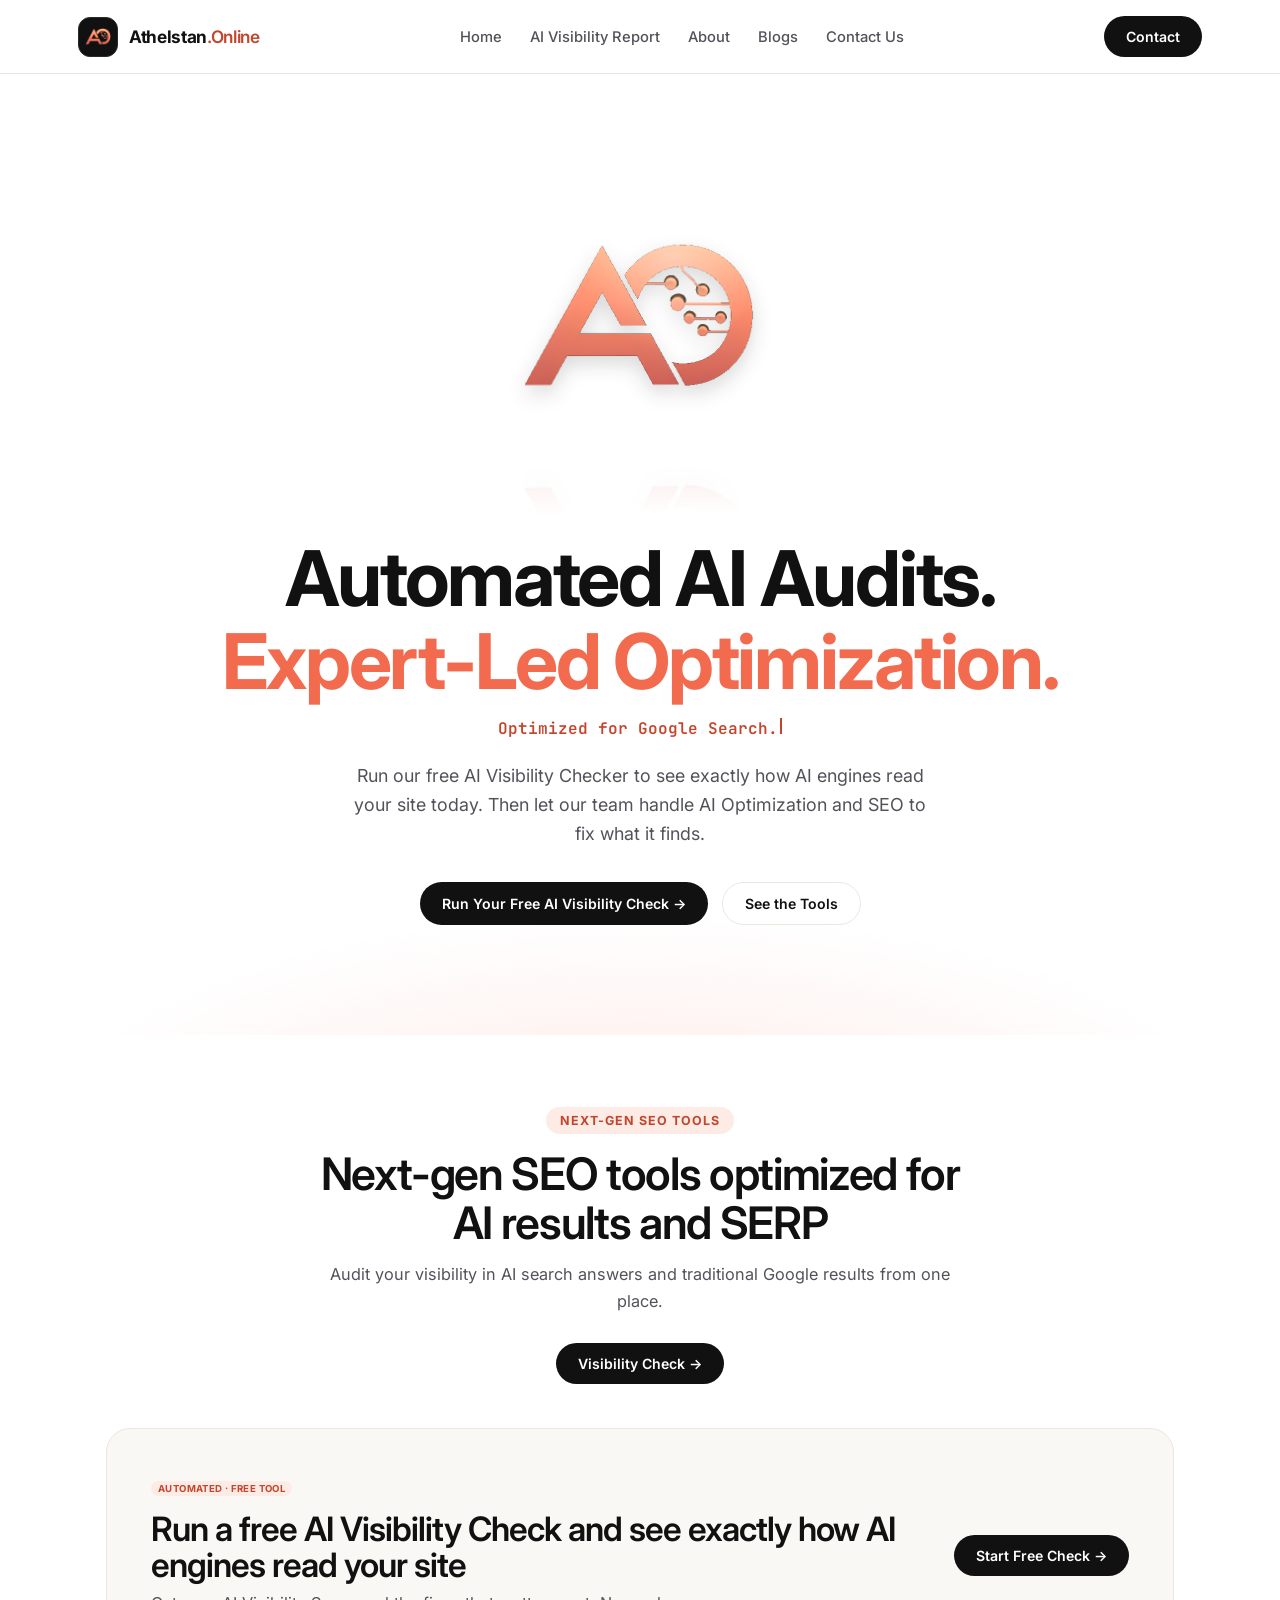
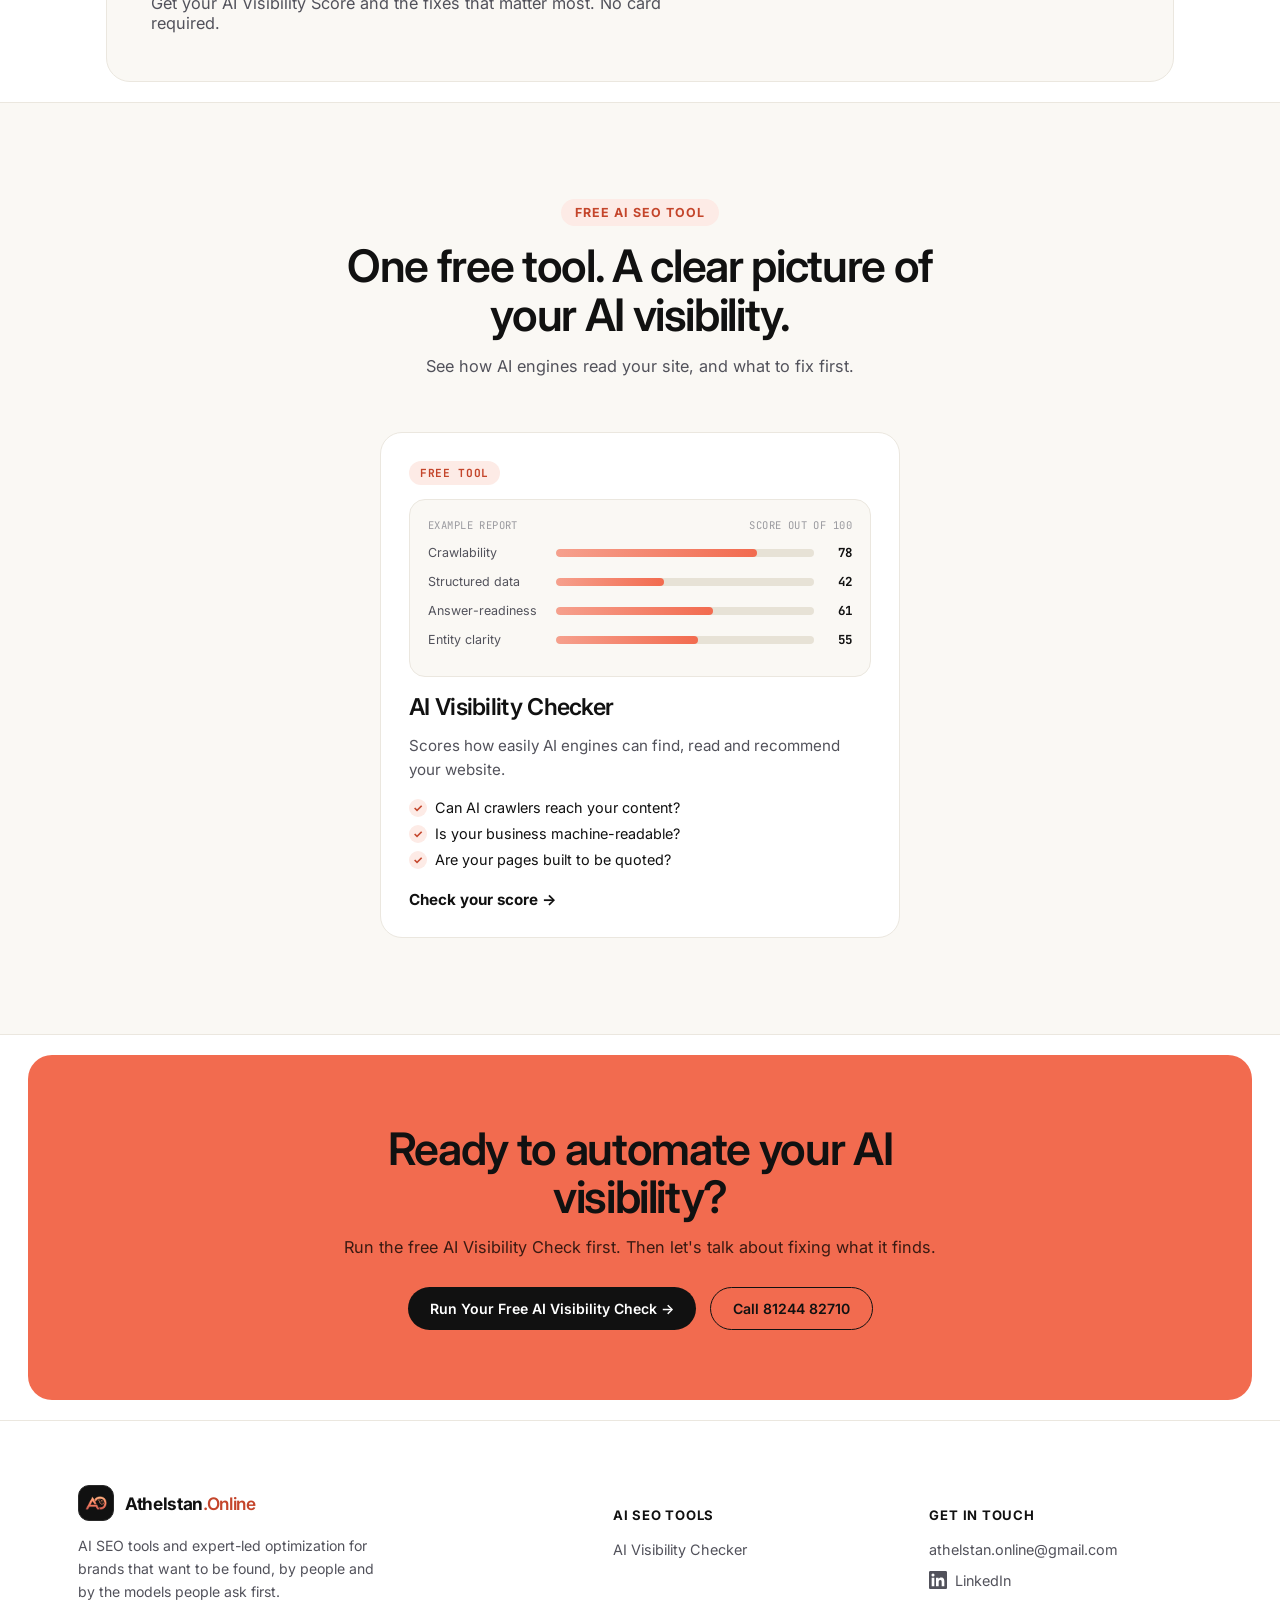
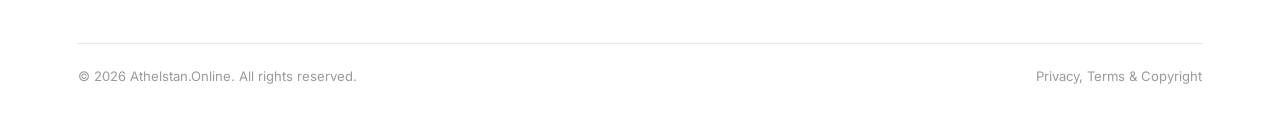
==== commit de0fa2d4: "Add files via upload" ====
--- a/index.html
+++ b/index.html
@@ -33,13 +33,13 @@
     </a>
     <nav class="links" id="navLinks">
       <a href="/">Home</a>
-      <a href="/ai-visibility-score-checker">AI SEO Tools</a>
+      <a href="/ai-visibility-score-checker">AI Visibility Report</a>
       <a href="/about">About</a>
       <a href="/blog">Blogs</a>
       <a href="/contact">Contact Us</a>
     </nav>
     <div style="display:flex;align-items:center;gap:10px;">
-      <a href="/contact" class="cta-btn nav-only">Get a Quote</a>
+      <a href="/contact" class="cta-btn nav-only">Contact</a>
       <button class="menu-toggle" id="menuToggle" aria-label="Toggle menu"><span></span><span></span><span></span></button>
     </div>
   </div>
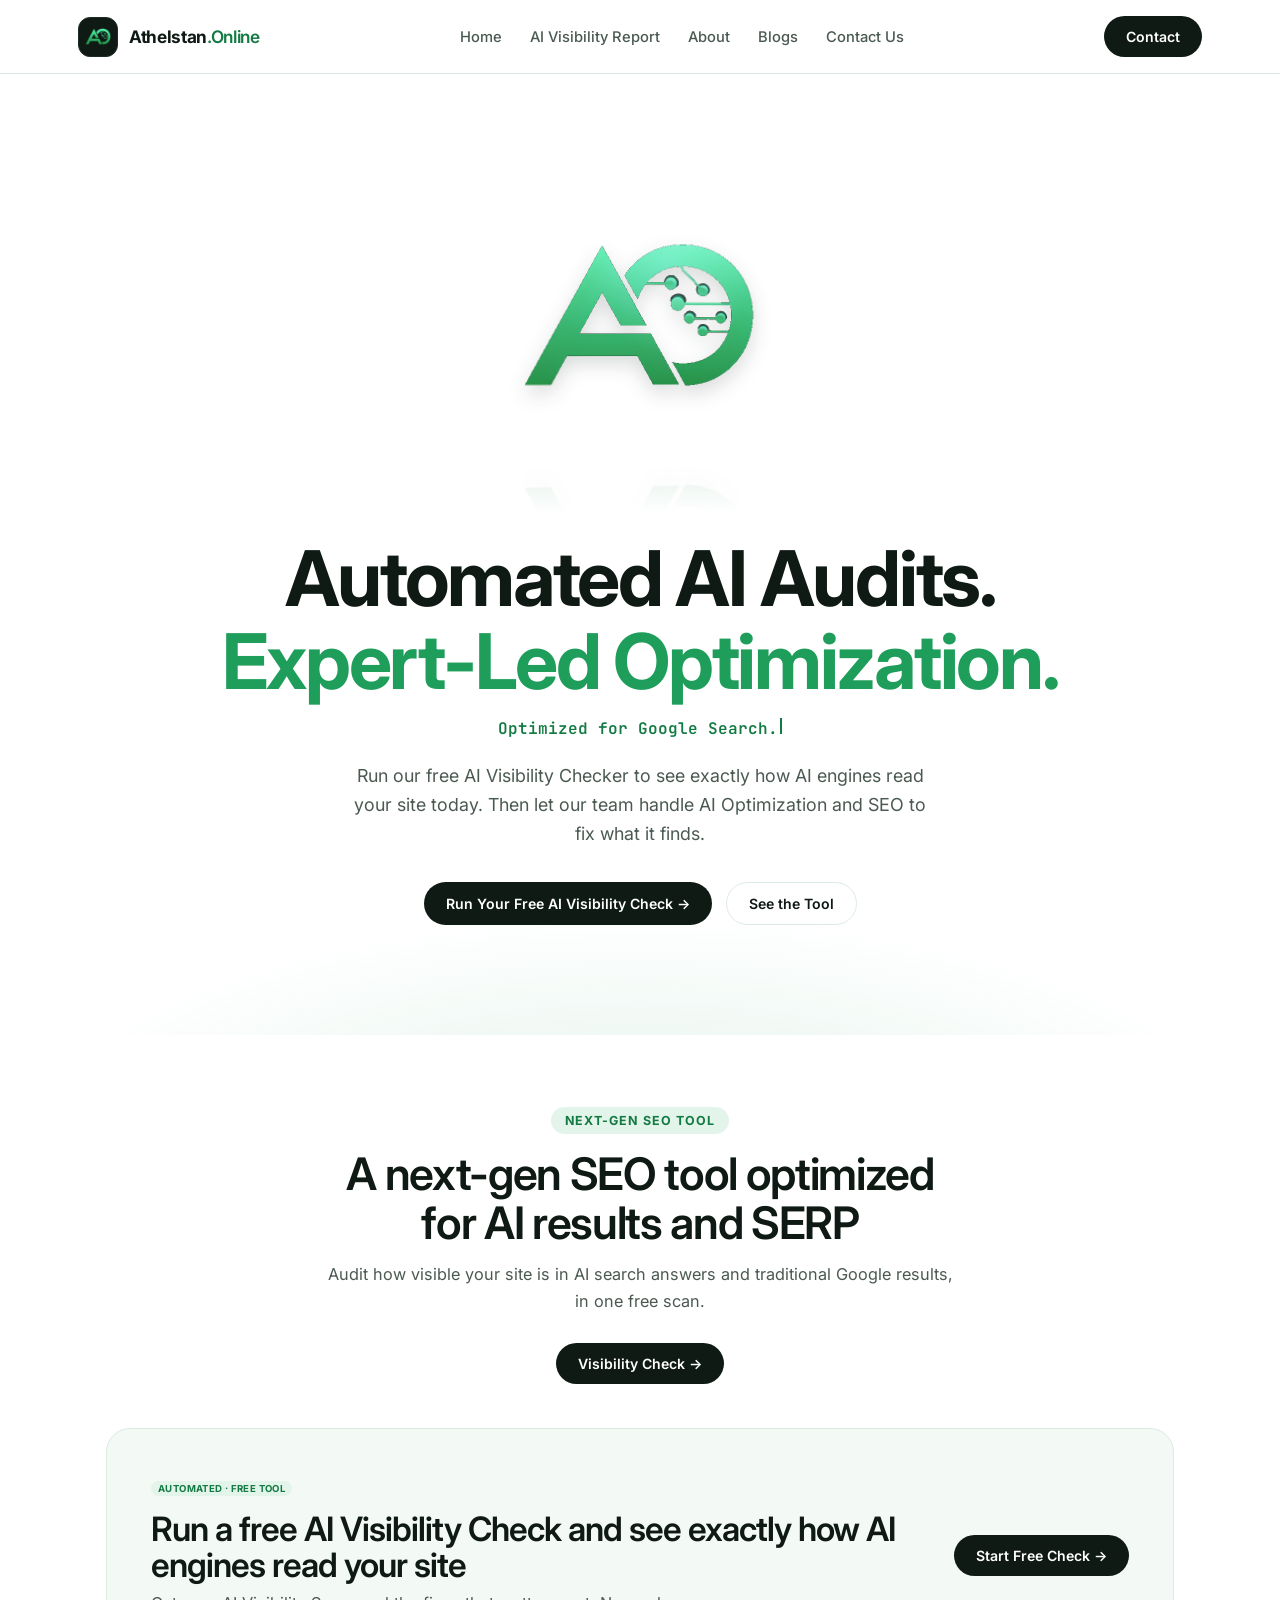
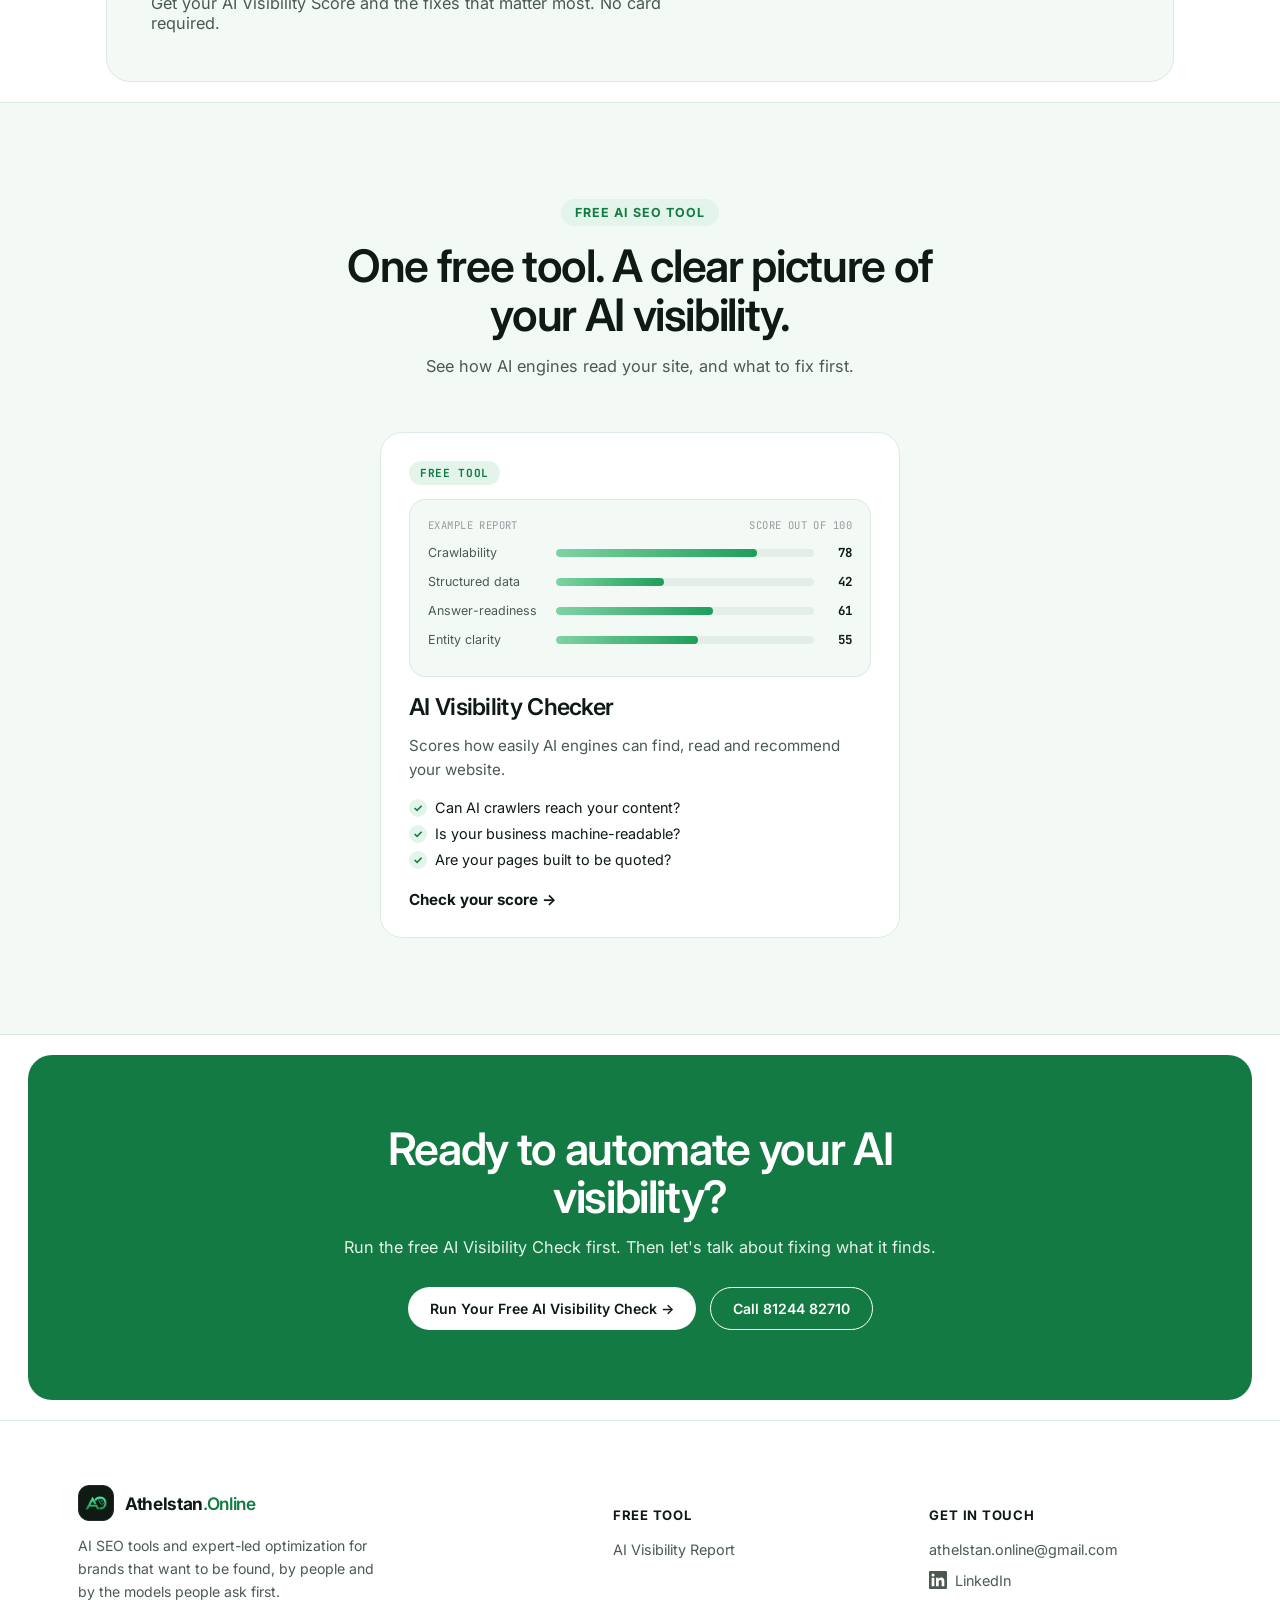
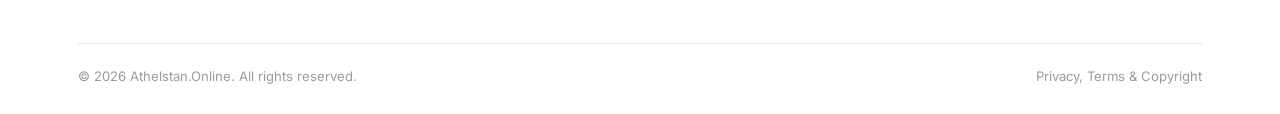
==== commit 3168ce5f: "Add files via upload" ====
--- a/index.html
+++ b/index.html
@@ -32,7 +32,7 @@
       <span class="brand-text">Athelstan<span class="brand-tld">.Online</span></span>
     </a>
     <nav class="links" id="navLinks">
-      <a href="/">Home</a>
+      <a href="/" aria-current="page">Home</a>
       <a href="/ai-visibility-score-checker">AI Visibility Report</a>
       <a href="/about">About</a>
       <a href="/blog">Blogs</a>
@@ -65,18 +65,18 @@
     </p>
     <div class="hero-actions">
       <a href="/ai-visibility-score-checker" class="cta-btn">Run Your Free AI Visibility Check →</a>
-      <a href="#tools" class="cta-btn ghost">See the Tools</a>
-    </div>
-  </div>
-</section>
-
-<!-- ===================== NEXT-GEN SEO TOOLS ===================== -->
+      <a href="#tools" class="cta-btn ghost">See the Tool</a>
+    </div>
+  </div>
+</section>
+
+<!-- ===================== NEXT-GEN SEO TOOL ===================== -->
 <section class="nextgen-section">
   <div class="wrap">
     <div class="section-head reveal">
-      <span class="section-tag">Next-gen SEO tools</span>
-      <h2>Next-gen SEO tools optimized for AI results and SERP</h2>
-      <p>Audit your visibility in AI search answers and traditional Google results from one place.</p>
+      <span class="section-tag">Next-gen SEO tool</span>
+      <h2>A next-gen SEO tool optimized for AI results and SERP</h2>
+      <p>Audit how visible your site is in AI search answers and traditional Google results, in one free scan.</p>
     </div>
     <div class="nextgen-actions reveal">
       <a href="/ai-visibility-score-checker" class="cta-btn">Visibility Check →</a>
@@ -84,7 +84,7 @@
   </div>
 </section>
 
-<!-- ===================== FEATURED TOOL: AIO AUDIT ===================== -->
+<!-- ===================== FEATURED TOOL ===================== -->
 <section style="padding:20px 0;">
   <div class="wrap">
     <div class="cta-section feature-cta reveal">
@@ -158,8 +158,8 @@
         </p>
       </div>
       <div>
-        <h5>AI SEO Tools</h5>
-        <a href="/ai-visibility-score-checker">AI Visibility Checker</a>
+        <h5>Free Tool</h5>
+        <a href="/ai-visibility-score-checker">AI Visibility Report</a>
       </div>
       <div>
         <h5>Get in Touch</h5>
--- a/styles.css
+++ b/styles.css
@@ -1,6 +1,7 @@
 /* =========================================================
    Athelstan.Online : Stylesheet
-   Theme: Yellow (#ffc300) + White, high-motion, AI/search identity
+   Theme: GREEN + WHITE (colour variables are in the last
+   :root block near the bottom of this file)
    ========================================================= */
 
 :root{
@@ -129,7 +130,7 @@
 }
 nav.links a:hover::after{width:100%;}
 
-/* ---------- Nav dropdown (AIO Audit) ---------- */
+/* ---------- Nav dropdown (kept in case it is used again) ---------- */
 .nav-dropdown{position:relative;display:flex;align-items:center;gap:2px;}
 .nav-dropdown-label{position:relative;padding:4px 0;transition:color .2s;}
 .nav-dropdown-label:hover{color:var(--ink);}
@@ -592,7 +593,7 @@
   z-index:0;pointer-events:none;opacity:1;
 }
 
-/* ---------- Team section (fixes: no inline grid overrides, explicit text colors) ---------- */
+/* ---------- Team section ---------- */
 .team-grid{
   display:grid;grid-template-columns:repeat(2,1fr);gap:20px;
   max-width:760px;margin:0 auto;position:relative;z-index:1;
@@ -615,8 +616,6 @@
 
 /* =========================================================
    PHASE 2 : Glassmorphism, glow, typewriter, orbit rings
-   Extra system used on the Knowledge Base page and reused
-   across the site for higher-density motion.
    ========================================================= */
 
 :root{
@@ -705,7 +704,7 @@
 @keyframes badge-float{0%,100%{transform:translateY(0) rotate(0deg);}50%{transform:translateY(-10px) rotate(1.5deg);}}
 
 /* =========================================================
-   KNOWLEDGE BASE PAGE
+   BLOG PAGE (knowledge base layout)
    ========================================================= */
 .kb-hero{
   position:relative;overflow:hidden;padding:100px 28px 60px;
@@ -795,7 +794,7 @@
 }
 
 /* =========================================================
-   AIO AUDIT PAGES (hub + 2 tool pages)
+   TOOL PAGES (AI Visibility Report form, steps, FAQ)
    ========================================================= */
 
 .audit-hero{
@@ -810,7 +809,7 @@
 .audit-hero h1{font-size:clamp(2.1rem,5vw,3.4rem);margin-top:18px;}
 .audit-hero p.sub{margin-top:18px;font-size:1.05rem;line-height:1.65;color:var(--ink-soft);max-width:60ch;margin-left:auto;margin-right:auto;}
 
-/* Tool selector cards on the AIO Audit hub */
+/* Tool selector cards (kept in case a hub page is used again) */
 .tool-grid{
   display:grid;grid-template-columns:repeat(2,1fr);gap:22px;
   max-width:900px;margin:44px auto 0;position:relative;z-index:2;
@@ -929,13 +928,12 @@
   .score-gauge{width:calc(50% - 8px);}
 }
 
-/* ===== Merged updates (fixes, theme, legal, footer) ===== */
-/* Athelstan.Online: batch 1 fixes. Loads after styles.css */
-
-/* #5 Remove back-to-top button */
+/* ===== Merged updates (fixes, legal, footer) ===== */
+
+/* Remove back-to-top button */
 #toTop{display:none !important;}
 
-/* #14 Audit banner: tag, heading and text now line up on the left */
+/* Tool banner: tag, heading and text line up on the left */
 .feature-cta{
   text-align:left;
   display:grid;
@@ -957,7 +955,7 @@
   .feature-cta .cta-btn{justify-content:center;width:100%;}
 }
 
-/* #15 Legend explaining Automated vs Managed */
+/* Legend (kept for pages that use it) */
 .svc-legend{
   display:grid;grid-template-columns:repeat(2,1fr);gap:16px;
   margin-bottom:26px;position:relative;z-index:1;
@@ -979,9 +977,7 @@
 .svc-legend-item p strong{color:#fff;font-weight:600;}
 @media (max-width:720px){.svc-legend{grid-template-columns:1fr;}}
 
-/* #17 Knowledge Base badges now sit in the page, not floating */
-
-/* #1 Footer */
+/* Footer */
 footer{padding:64px 28px 30px;border-top:1px solid var(--line);}
 .footer-grid{grid-template-columns:1.6fr 1fr 1fr 1.2fr;gap:44px;}
 .footer-grid h5{color:var(--ink);margin-bottom:18px;}
@@ -1016,98 +1012,6 @@
 }
 .footer-legal a{color:var(--ink-soft);text-decoration:underline;}
 
-/* =========================================================
-   THEME: beige, white and black
-   Overrides the colour variables from styles.css
-   ========================================================= */
-:root{
-  --ink:#14130f;
-  --ink-soft:#3b382f;
-  --paper:#f5f1e8;
-  --paper-warm:#efe9db;
-  --yellow:#d8c8a4;
-  --yellow-deep:#7a6238;
-  --yellow-pale:#e9e1cd;
-  --yellow-line:#d6cbb0;
-  --charcoal:#141412;
-  --charcoal-2:#1d1c19;
-  --line:#e0d8c4;
-  --shadow-yellow:0 18px 40px -22px rgba(20,19,15,.35);
-  --glow-yellow:0 0 0 1px rgba(20,19,15,.08),0 20px 60px -28px rgba(20,19,15,.35);
-}
-::selection{background:#d8c8a4;color:#14130f;}
-
-/* Pulses were golden, now sand */
-@keyframes pulse-dot{
-  0%{box-shadow:0 0 0 0 rgba(216,200,164,.6);}
-  70%{box-shadow:0 0 0 9px rgba(216,200,164,0);}
-  100%{box-shadow:0 0 0 0 rgba(216,200,164,0);}
-}
-
-#scrollProgress{background:linear-gradient(90deg,#7a6238,#14130f);box-shadow:none;}
-#cursorGlow{background:radial-gradient(circle,rgba(122,98,56,.12),transparent 68%);}
-header{background:rgba(245,241,232,.78);}
-
-/* Page backgrounds */
-.hero,.kb-hero,.audit-hero{
-  background:
-    radial-gradient(ellipse 900px 500px at 15% -10%, #e9e1cd 0%, transparent 60%),
-    radial-gradient(ellipse 700px 500px at 100% 10%, #f0e9d8 0%, transparent 55%),
-    var(--paper);
-}
-.blob{opacity:.35;}
-.blob-1,.blob-2{background:radial-gradient(circle,#d8c8a4,transparent 70%);}
-.ambient-orb.o1,.ambient-orb.o2,.ambient-orb.o3{background:radial-gradient(circle,rgba(190,170,130,.3),transparent 70%);}
-#network-canvas,.section-network{filter:grayscale(1);opacity:.45;}
-
-/* Headline accent */
-.hero h1 em{
-  background:linear-gradient(100deg,#5c4a29,#a08a5b 45%,#5c4a29 70%,#a08a5b);
-  background-size:300% auto;
-  -webkit-background-clip:text;background-clip:text;color:transparent;
-}
-
-/* Buttons */
-.cta-btn:hover{background:var(--yellow);color:var(--ink);}
-.cta-btn.ghost:hover{background:var(--ink);color:#fff;}
-.audit-form button[type="submit"]:hover{background:var(--yellow);color:var(--ink);}
-.audit-form input:focus{box-shadow:0 0 0 3px rgba(122,98,56,.18);}
-
-/* Dark sections */
-.services-section::before{background:radial-gradient(circle,rgba(216,200,164,.12),transparent 70%);}
-.services-section::after{background:radial-gradient(circle,rgba(216,200,164,.07),transparent 70%);}
-.services-section .section-tag{background:rgba(216,200,164,.15);color:var(--yellow);}
-.svc-tags span{background:rgba(216,200,164,.1);color:var(--yellow);border-color:rgba(216,200,164,.28);}
-.svc-card:hover{box-shadow:0 30px 60px -30px rgba(216,200,164,.25);}
-.svc-card .svc-num{color:var(--yellow);}
-
-/* Pulse / sample panel: no gold border animation */
-.pulse-panel{animation:none;background:var(--charcoal);border:1px solid #2a2a26;background-image:none;}
-.pulse-panel::before{background:repeating-linear-gradient(115deg,rgba(216,200,164,.05) 0,rgba(216,200,164,.05) 1px,transparent 1px,transparent 46px);}
-.pulse-panel .live-tag{color:#9a958a;letter-spacing:.1em;}
-.pulse-foot{
-  margin-top:22px;position:relative;z-index:1;
-  display:flex;justify-content:space-between;align-items:center;gap:14px;flex-wrap:wrap;
-}
-.pulse-foot p{color:#9a958a;font-size:.82rem;}
-.pulse-foot a{color:var(--yellow);font-weight:700;font-size:.86rem;}
-.pulse-foot a:hover{text-decoration:underline;}
-
-/* CTA banners: black with beige text */
-.cta-section{background:var(--ink);animation:none;}
-.cta-section::after{opacity:.07;}
-.cta-section h2{color:var(--paper);}
-.cta-section p{color:#cfc6ae;}
-.cta-section .cta-btn{background:var(--paper);color:var(--ink);}
-.cta-section .cta-btn:hover{background:var(--yellow);color:var(--ink);}
-.cta-section .cta-btn.ghost{background:transparent;border-color:var(--paper);color:var(--paper);}
-.cta-section .cta-btn.ghost:hover{background:var(--paper);color:var(--ink);}
-.feature-cta .nav-badge{background:rgba(216,200,164,.16) !important;color:var(--yellow) !important;}
-
-@media (max-width:720px){
-  nav.links{background:var(--paper);}
-}
-
 /* ---------- Footer: 3 columns ---------- */
 .footer-grid{grid-template-columns:1.8fr 1fr 1fr;}
 @media (max-width:720px){.footer-grid{grid-template-columns:1fr 1fr;}}
@@ -1116,8 +1020,6 @@
 /* ---------- About page ---------- */
 .team-link{display:flex;font-weight:700;font-size:.86rem;}
 
-
-/* ---------- About page: product + roadmap ---------- */
 .about-steps{counter-reset:step;list-style:none;padding:0;margin:14px 0 0;}
 .about-steps li{counter-increment:step;position:relative;padding-left:44px;margin-top:14px;}
 .about-steps li::before{
@@ -1138,8 +1040,7 @@
 .roadmap-card li{font-size:.86rem;line-height:1.6;color:var(--ink-soft);margin-top:8px;}
 .roadmap-note{max-width:var(--maxw);margin:18px auto 0;font-size:.8rem;color:#9a9a9f;}
 
-
-/* ---------- Mobile fixes: AIO Audit + tool pages ---------- */
+/* ---------- Mobile fixes: tool pages ---------- */
 @media (max-width:720px){
   .audit-hero{padding:56px 20px 48px;}
   .audit-hero h1{font-size:clamp(1.7rem,7.5vw,2.3rem);overflow-wrap:break-word;}
@@ -1158,7 +1059,7 @@
   .cta-section h2{font-size:clamp(1.5rem,6.5vw,2rem);}
 }
 
-/* ---------- Mobile menu fix: left-aligned, tidy rows, bigger dropdown arrow ---------- */
+/* ---------- Mobile menu: left-aligned rows ---------- */
 @media (max-width:720px){
   nav.links{
     align-items:stretch;gap:0;padding:8px 24px 18px;
@@ -1191,34 +1092,34 @@
 }
 
 /* =========================================================
-   LIGHT MINIMAL SKIN (inspired by modern SaaS sites)
+   LIGHT MINIMAL SKIN: GREEN & WHITE
    White space, big centered headlines, flat cards,
-   one warm coral accent. Delete this whole block to go
-   back to the previous beige look.
+   one green accent. All site colours come from the
+   variables in the :root block right below.
    ========================================================= */
 :root{
-  --ink:#111111;
-  --ink-soft:#52525b;
+  --ink:#0f1a14;
+  --ink-soft:#4b5a51;
   --paper:#ffffff;
-  --paper-warm:#faf8f4;
-  --yellow:#f26b4f;
-  --yellow-deep:#c4452b;
-  --yellow-pale:#fdebe6;
-  --yellow-line:#f5cdc2;
-  --charcoal:#111111;
-  --charcoal-2:#1a1a1a;
-  --line:#ebe7df;
+  --paper-warm:#f3f9f5;
+  --yellow:#1e9e5a;        /* main green */
+  --yellow-deep:#137a43;   /* darker green: links, tags, hover */
+  --yellow-pale:#e3f4ea;   /* pale green tint */
+  --yellow-line:#bfe3cd;   /* soft green border */
+  --charcoal:#0f1a14;
+  --charcoal-2:#16251c;
+  --line:#dcebe1;
   --radius:16px;
-  --shadow-yellow:0 10px 30px -18px rgba(17,17,17,.25);
-  --glow-yellow:0 14px 38px -22px rgba(17,17,17,.30);
+  --shadow-yellow:0 10px 30px -18px rgba(15,26,20,.25);
+  --glow-yellow:0 14px 38px -22px rgba(15,26,20,.30);
 }
 body{background:#fff;}
 h1,h2,h3,h4{font-family:'Inter',system-ui,sans-serif;font-weight:600;letter-spacing:-0.03em;line-height:1.08;}
-::selection{background:#f9c7bb;color:#111;}
+::selection{background:#bfe3cd;color:#0f1a14;}
 @keyframes pulse-dot{
-  0%{box-shadow:0 0 0 0 rgba(242,107,79,.55);}
-  70%{box-shadow:0 0 0 9px rgba(242,107,79,0);}
-  100%{box-shadow:0 0 0 0 rgba(242,107,79,0);}
+  0%{box-shadow:0 0 0 0 rgba(30,158,90,.55);}
+  70%{box-shadow:0 0 0 9px rgba(30,158,90,0);}
+  100%{box-shadow:0 0 0 0 rgba(30,158,90,0);}
 }
 
 /* Remove decoration: moving lines, glowing blobs, cursor glow */
@@ -1238,13 +1139,13 @@
 /* Buttons */
 .cta-btn{background:var(--ink);color:#fff;padding:12px 22px;font-weight:600;}
 .cta-btn::before{display:none;}
-.cta-btn:hover{background:var(--yellow);color:#111;transform:translateY(-1px);box-shadow:none;}
+.cta-btn:hover{background:var(--yellow-deep);color:#fff;transform:translateY(-1px);box-shadow:none;}
 .cta-btn.ghost{background:#fff;border:1.5px solid var(--line);color:var(--ink);}
 .cta-btn.ghost:hover{background:#fff;border-color:var(--ink);color:var(--ink);}
 
-/* Heroes: centered, airy */
+/* Heroes: centered, airy, soft green glow at the bottom */
 .hero,.kb-hero,.audit-hero{
-  background:radial-gradient(ellipse 900px 340px at 50% 112%, rgba(242,107,79,.14), transparent 70%), #fff;
+  background:radial-gradient(ellipse 900px 340px at 50% 112%, rgba(30,158,90,.13), transparent 70%), #fff;
   text-align:center;
 }
 .hero{padding:120px 28px 110px;}
@@ -1264,7 +1165,7 @@
 .section-head h2{font-size:clamp(1.9rem,3.6vw,2.8rem);}
 .section-tag{background:var(--yellow-pale);color:var(--yellow-deep);}
 
-/* Offer section: light instead of dark */
+/* Light version of the dark "services" section */
 .services-section{
   background:var(--paper-warm);color:var(--ink);
   border-top:1px solid var(--line);border-bottom:1px solid var(--line);
@@ -1273,13 +1174,12 @@
 .services-section .section-head p{color:var(--ink-soft);}
 .svc-card{background:#fff;border:1px solid var(--line);color:var(--ink);box-shadow:none;}
 .svc-card::before{display:none;}
-.svc-card:hover{background:#fff;border-color:#cfc8ba;box-shadow:var(--glow-yellow);}
+.svc-card:hover{background:#fff;border-color:#b9d3c3;box-shadow:var(--glow-yellow);}
 .svc-card .svc-num{color:var(--yellow-deep) !important;}
 .svc-card h3{color:var(--ink);}
 .svc-card p{color:var(--ink-soft);}
 .svc-tags span{background:var(--paper-warm);color:var(--ink-soft);border:1px solid var(--line);}
 .svc-card:hover .svc-tags span{transform:none;}
-a.svc-card[href="/aio-audit"]{border-color:var(--yellow-line) !important;}
 .svc-legend-item{background:#fff;border:1px solid var(--line);backdrop-filter:none;-webkit-backdrop-filter:none;}
 .svc-legend-item .legend-tag{color:var(--yellow-deep);background:var(--yellow-pale);border-color:var(--yellow-line);}
 .svc-legend-item p{color:var(--ink-soft);}
@@ -1292,7 +1192,7 @@
 .kb-card,.tool-card,.audit-step,.faq-item,.score-gauge,.audit-form-wrap{
   background:#fff;border:1px solid var(--line);box-shadow:none;
 }
-.kb-card:hover,.tool-card:hover,.audit-step:hover{box-shadow:var(--glow-yellow);border-color:#cfc8ba;}
+.kb-card:hover,.tool-card:hover,.audit-step:hover{box-shadow:var(--glow-yellow);border-color:#b9d3c3;}
 .kb-card::before{display:none;}
 .kb-card.featured{background:var(--paper-warm);color:var(--ink);border:1px solid var(--line);}
 .kb-card.featured .kb-tag,.kb-card.featured .kb-read{color:var(--yellow-deep);}
@@ -1304,32 +1204,34 @@
 .team-card h3{color:var(--ink);}
 .team-link{color:var(--yellow-deep) !important;}
 
-/* Banners */
-.cta-section{background:var(--yellow);animation:none;border-radius:24px;}
+/* Green banners: white text, white buttons */
+.cta-section{background:var(--yellow-deep);animation:none;border-radius:24px;}
 .cta-section::after{display:none;}
-.cta-section h2{color:#111;}
-.cta-section p{color:#3b1a12;}
-.cta-section .cta-btn{background:#111;color:#fff;}
-.cta-section .cta-btn:hover{background:#fff;color:#111;}
-.cta-section .cta-btn.ghost{background:transparent;border-color:#111;color:#111;}
-.cta-section .cta-btn.ghost:hover{background:#111;color:#fff;}
+.cta-section h2{color:#fff;}
+.cta-section p{color:#e3f4ea;}
+.cta-section .cta-btn{background:#fff;color:var(--ink);}
+.cta-section .cta-btn:hover{background:var(--yellow-pale);color:var(--ink);}
+.cta-section .cta-btn.ghost{background:transparent;border-color:#fff;color:#fff;}
+.cta-section .cta-btn.ghost:hover{background:#fff;color:var(--yellow-deep);}
+
+/* The tool banner on the home page stays light */
 .feature-cta{background:var(--paper-warm);border:1px solid var(--line);}
 .feature-cta h2{color:var(--ink);}
 .feature-cta p{color:var(--ink-soft);}
-.feature-cta .cta-btn{background:#111;color:#fff;}
-.feature-cta .cta-btn:hover{background:var(--yellow);color:#111;}
+.feature-cta .cta-btn{background:var(--ink);color:#fff;}
+.feature-cta .cta-btn:hover{background:var(--yellow-deep);color:#fff;}
 .feature-cta .nav-badge{background:var(--yellow-pale) !important;color:var(--yellow-deep) !important;}
 
 /* Forms and footer */
-.audit-form button[type="submit"]:hover{background:var(--yellow);color:#111;}
-.audit-form input:focus{box-shadow:0 0 0 3px rgba(242,107,79,.18);border-color:var(--yellow);}
+.audit-form button[type="submit"]:hover{background:var(--yellow-deep);color:#fff;}
+.audit-form input:focus{box-shadow:0 0 0 3px rgba(30,158,90,.18);border-color:var(--yellow);}
 .footer-grid h5{color:var(--ink);}
 @media (max-width:720px){
   .hero{padding:72px 20px 64px;}
   nav.links{background:#fff;}
 }
 
-/* ---------- Homepage: the two tools ---------- */
+/* ---------- Homepage: the tool section ---------- */
 .tools-section{
   padding:96px 28px;background:var(--paper-warm);
   border-top:1px solid var(--line);border-bottom:1px solid var(--line);
@@ -1343,7 +1245,7 @@
   display:flex;flex-direction:column;gap:14px;
   transition:box-shadow .3s ease,border-color .3s ease;
 }
-.tool-big:hover{box-shadow:var(--glow-yellow);border-color:#cfc8ba;}
+.tool-big:hover{box-shadow:var(--glow-yellow);border-color:#b9d3c3;}
 .tool-badge{
   align-self:flex-start;font-family:'JetBrains Mono',monospace;font-size:.7rem;font-weight:700;
   letter-spacing:.06em;color:var(--yellow-deep);background:var(--yellow-pale);
@@ -1363,11 +1265,11 @@
   font-size:.78rem;color:var(--ink-soft);margin-top:12px;
 }
 .mini-row b{color:var(--ink);font-family:'JetBrains Mono',monospace;text-align:right;}
-.mini-track{height:8px;background:#e7e2d6;border-radius:99px;overflow:hidden;}
-.mini-fill{height:100%;border-radius:99px;background:linear-gradient(90deg,#f6a08d,var(--yellow));}
+.mini-track{height:8px;background:#e2eee6;border-radius:99px;overflow:hidden;}
+.mini-fill{height:100%;border-radius:99px;background:linear-gradient(90deg,#7fd3a3,var(--yellow));}
 .dots-wrap{display:flex;align-items:center;gap:22px;margin-top:16px;flex-wrap:wrap;}
 .dots{display:grid;grid-template-columns:repeat(5,22px);gap:9px;}
-.dot{width:22px;height:22px;border-radius:50%;background:#e4dfd3;display:block;}
+.dot{width:22px;height:22px;border-radius:50%;background:#dcebe1;display:block;}
 .dot.on{background:var(--yellow);}
 .dots-key{display:flex;flex-direction:column;gap:2px;}
 .dots-key b{font-family:'Inter',sans-serif;font-size:1.9rem;letter-spacing:-0.03em;color:var(--ink);}
@@ -1395,18 +1297,18 @@
   .mini-row{grid-template-columns:104px 1fr 26px;}
 }
 
-/* ---------- Logo and wordmark: match the light minimal look ---------- */
+/* ---------- Logo and wordmark ---------- */
 .brand{gap:11px;font-family:'Inter',system-ui,sans-serif;font-weight:700;font-size:1.08rem;letter-spacing:-0.02em;}
 .brand-tld{color:var(--yellow-deep);font-weight:600;}
 .brand-mark{
   width:40px;height:40px;border-radius:12px;padding:6px;
-  background:var(--ink);border:1px solid #2a2a2a;box-shadow:none;
+  background:var(--ink);border:1px solid #1f2e25;box-shadow:none;
 }
 .brand-mark::after{display:none;}
 footer .brand-mark{width:36px;height:36px;border-radius:11px;}
 
 
-/* ---------- Forms (shared by Visibility Check and Citation Check) ---------- */
+/* ---------- Forms (shared) ---------- */
 .audit-form-wrap{padding:32px;}
 .audit-form h2{text-align:center;margin:0 0 8px;}
 .audit-form > p:not(.audit-form-note){
@@ -1440,7 +1342,7 @@
 .kb-promo{margin-top:18px;font-size:.95rem;color:var(--ink-soft);}
 .kb-promo a{font-weight:600;color:var(--ink);border-bottom:2px solid var(--yellow);}
 
-/* ---------- Home: next-gen tools section ---------- */
+/* ---------- Home: next-gen tool section ---------- */
 .nextgen-section{padding:72px 28px 24px;}
 .nextgen-section .section-head{margin-bottom:28px;}
 .nextgen-actions{display:flex;justify-content:center;gap:14px;flex-wrap:wrap;}
@@ -1449,14 +1351,15 @@
   .nextgen-actions .cta-btn{width:100%;justify-content:center;}
 }
 
-/* ---------- Logo color matches site accent ---------- */
-.brand-mark img{filter:hue-rotate(-30deg) saturate(1.1);}
+/* ---------- Logo colour: turns the yellow logo green.
+   If it looks too blue or too yellow, change 100deg (try 80 to 120). ---------- */
+.brand-mark img{filter:hue-rotate(100deg) saturate(1.1);}
 
 /* ---------- LinkedIn link in footer ---------- */
 .footer-grid a.footer-social{display:inline-flex;align-items:center;gap:8px;margin-top:2px;}
 .footer-grid a.footer-social:hover{transform:none;}
 
-/* ---------- Hero logo: reflective, moving (sharp version) ---------- */
+/* ---------- Hero logo: reflective, moving ---------- */
 .hero-logo{display:flex;justify-content:center;margin:0 0 clamp(84px,9vw,104px);}
 .hero-logo-float{perspective:1000px;animation:logo-float 6s ease-in-out infinite;}
 @keyframes logo-float{0%,100%{transform:translateY(0);}50%{transform:translateY(-8px);}}
@@ -1468,7 +1371,7 @@
 .hero-logo-img{
   display:block;width:100%;height:100%;object-fit:contain;
   image-rendering:auto;
-  filter:hue-rotate(-30deg) drop-shadow(0 8px 10px rgba(17,17,17,.16));
+  filter:hue-rotate(100deg) drop-shadow(0 8px 10px rgba(15,26,20,.16));
 }
 .hero-logo-sheen{
   position:absolute;inset:0;pointer-events:none;mix-blend-mode:overlay;opacity:.7;
@@ -1491,7 +1394,7 @@
   .hero-logo-stage{width:clamp(130px,42vw,170px);}
 }
 
-/* ---------- Form error message ---------- */
+/* ---------- Form messages ---------- */
 .audit-success .audit-success-note{margin-top:12px;font-size:.82rem;color:#9a9a9f;}
 .audit-success-note a{color:var(--ink);font-weight:600;border-bottom:1px solid var(--yellow);}
 .audit-form-error{display:none;text-align:center;color:#b3261e;font-size:.82rem;line-height:1.5;margin-top:12px;}
